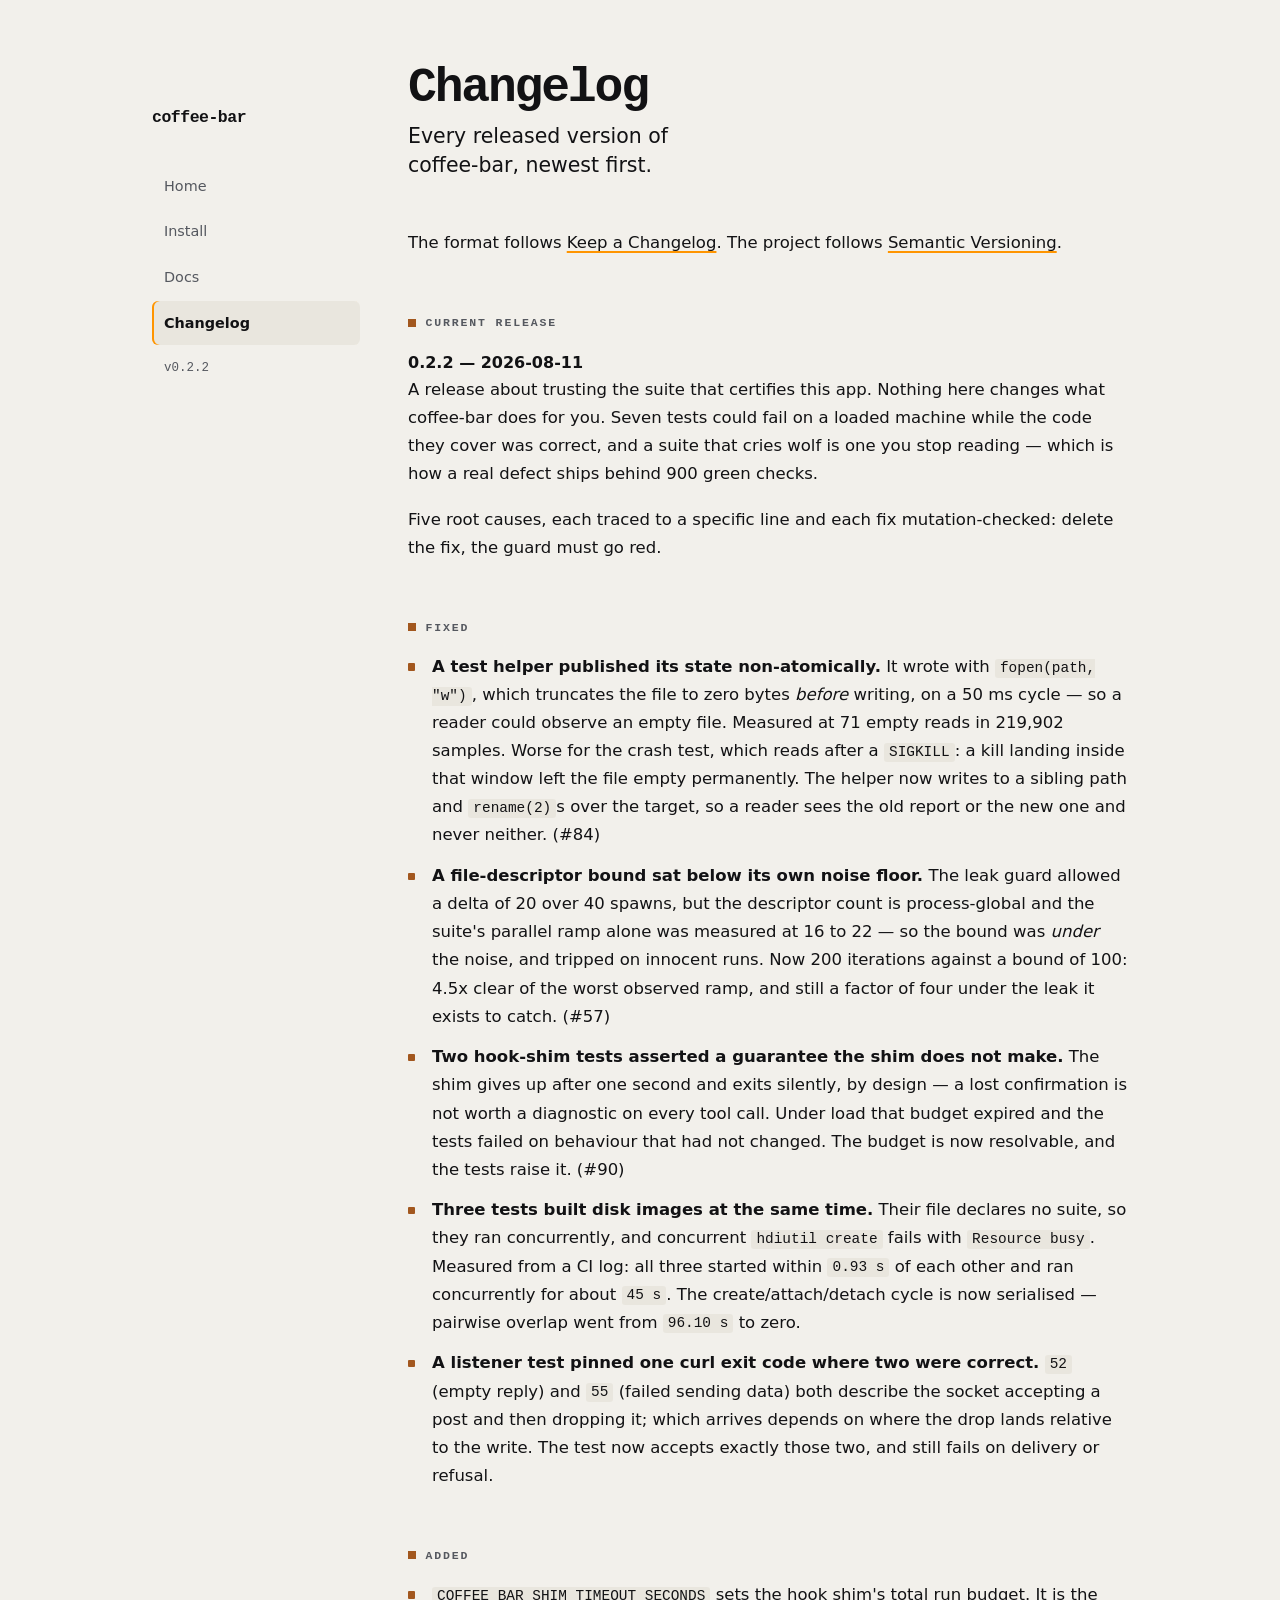
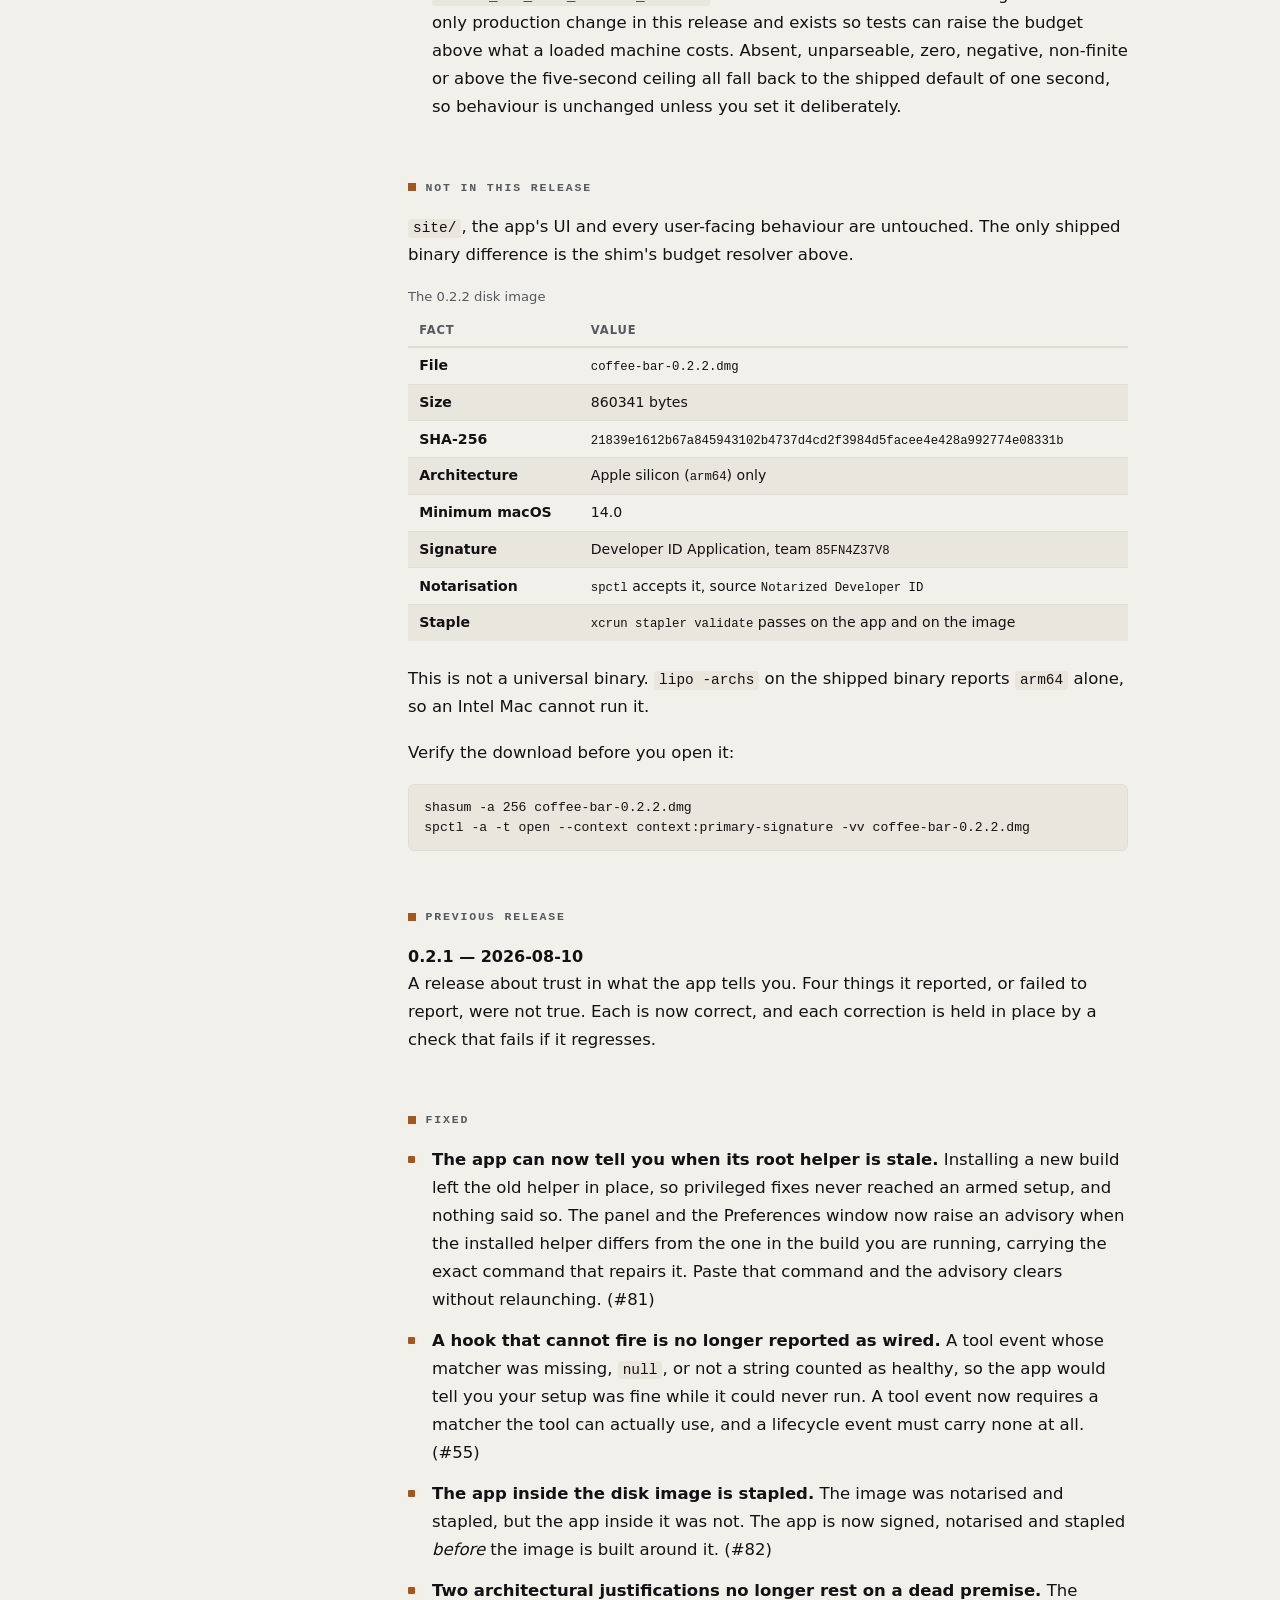
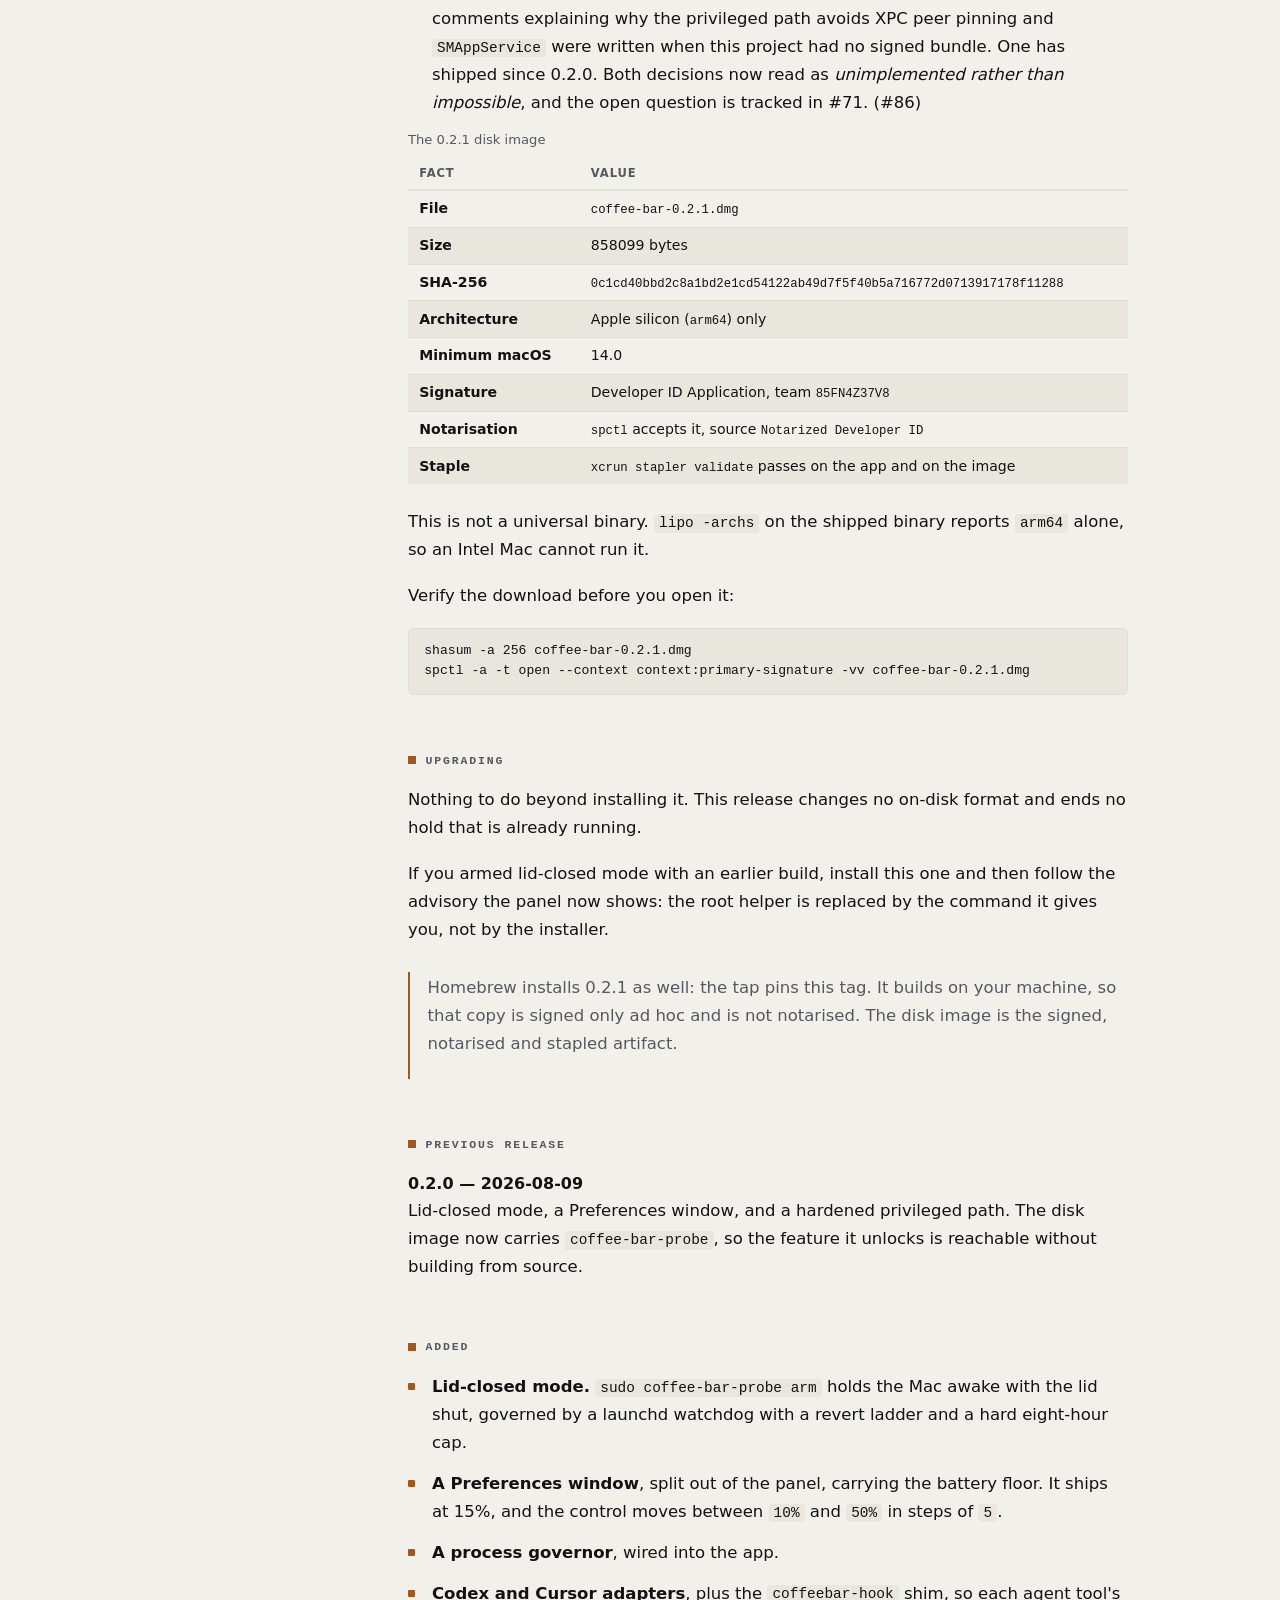
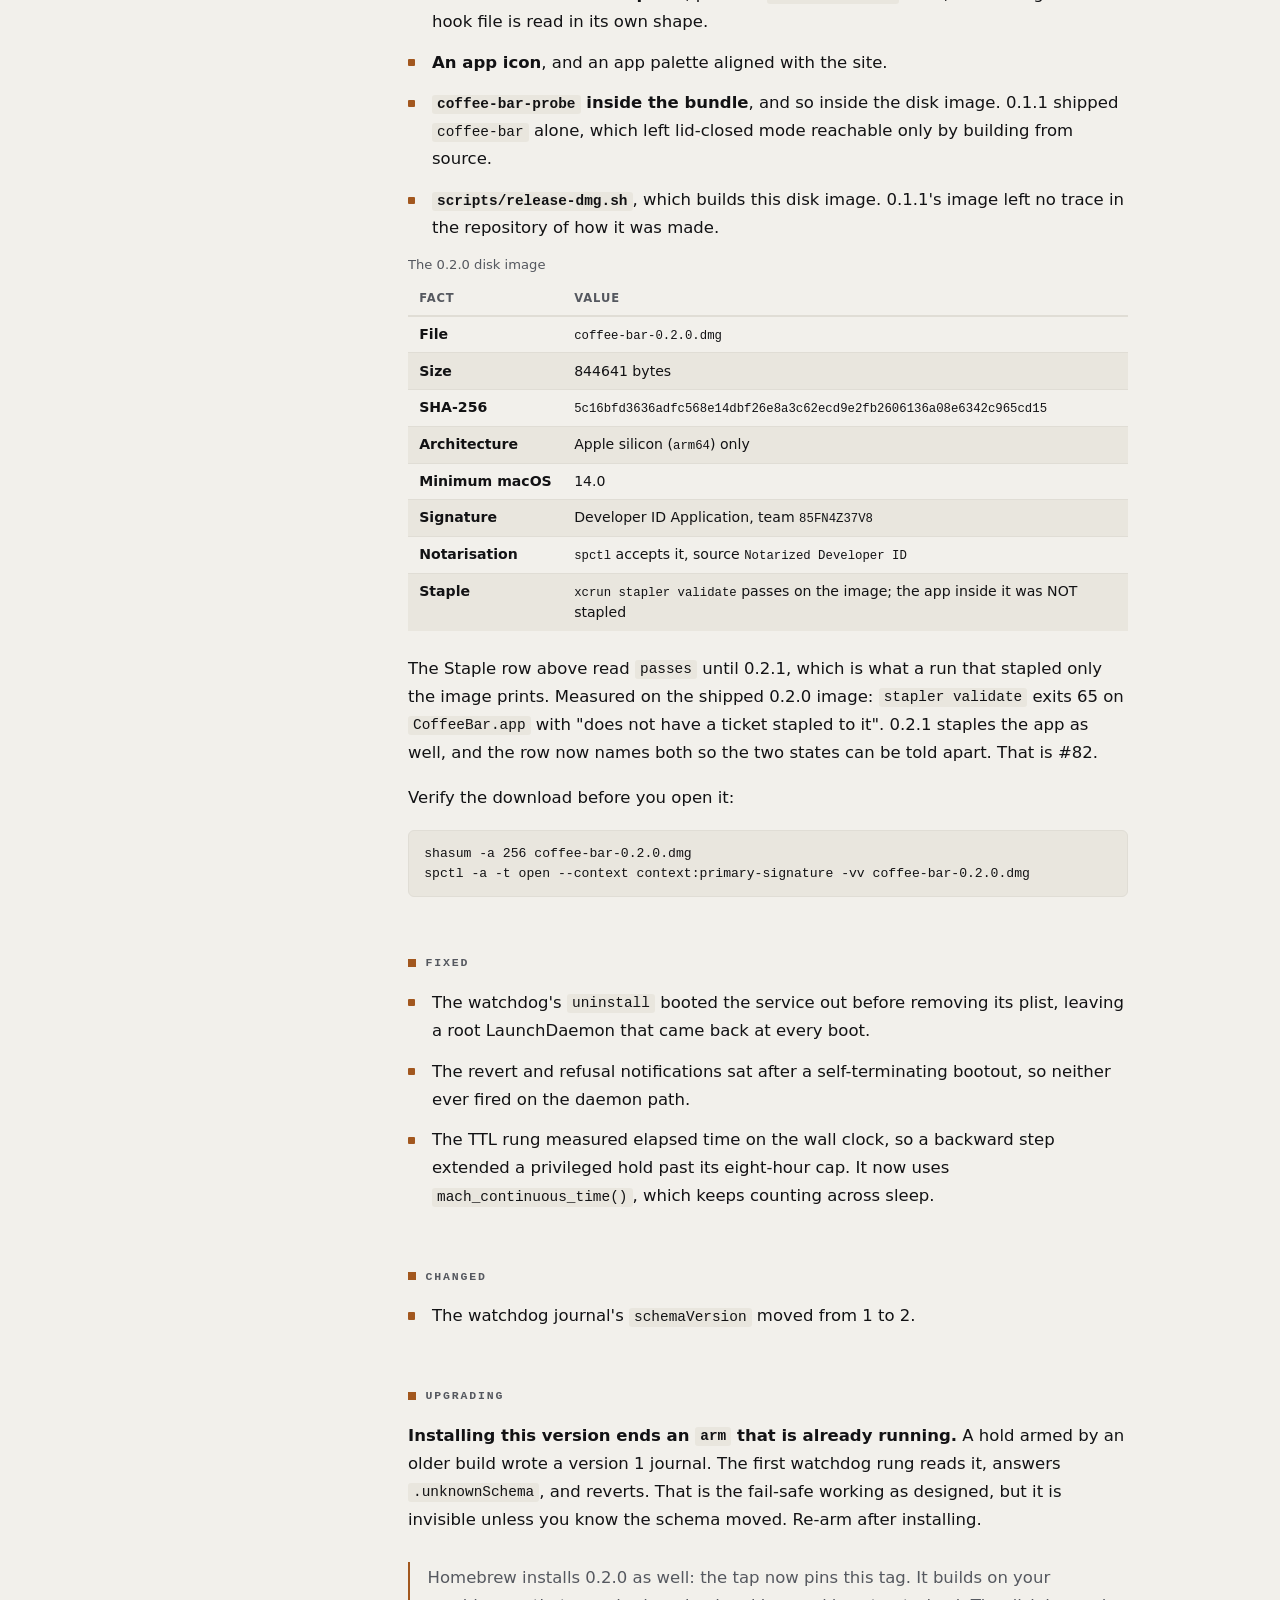
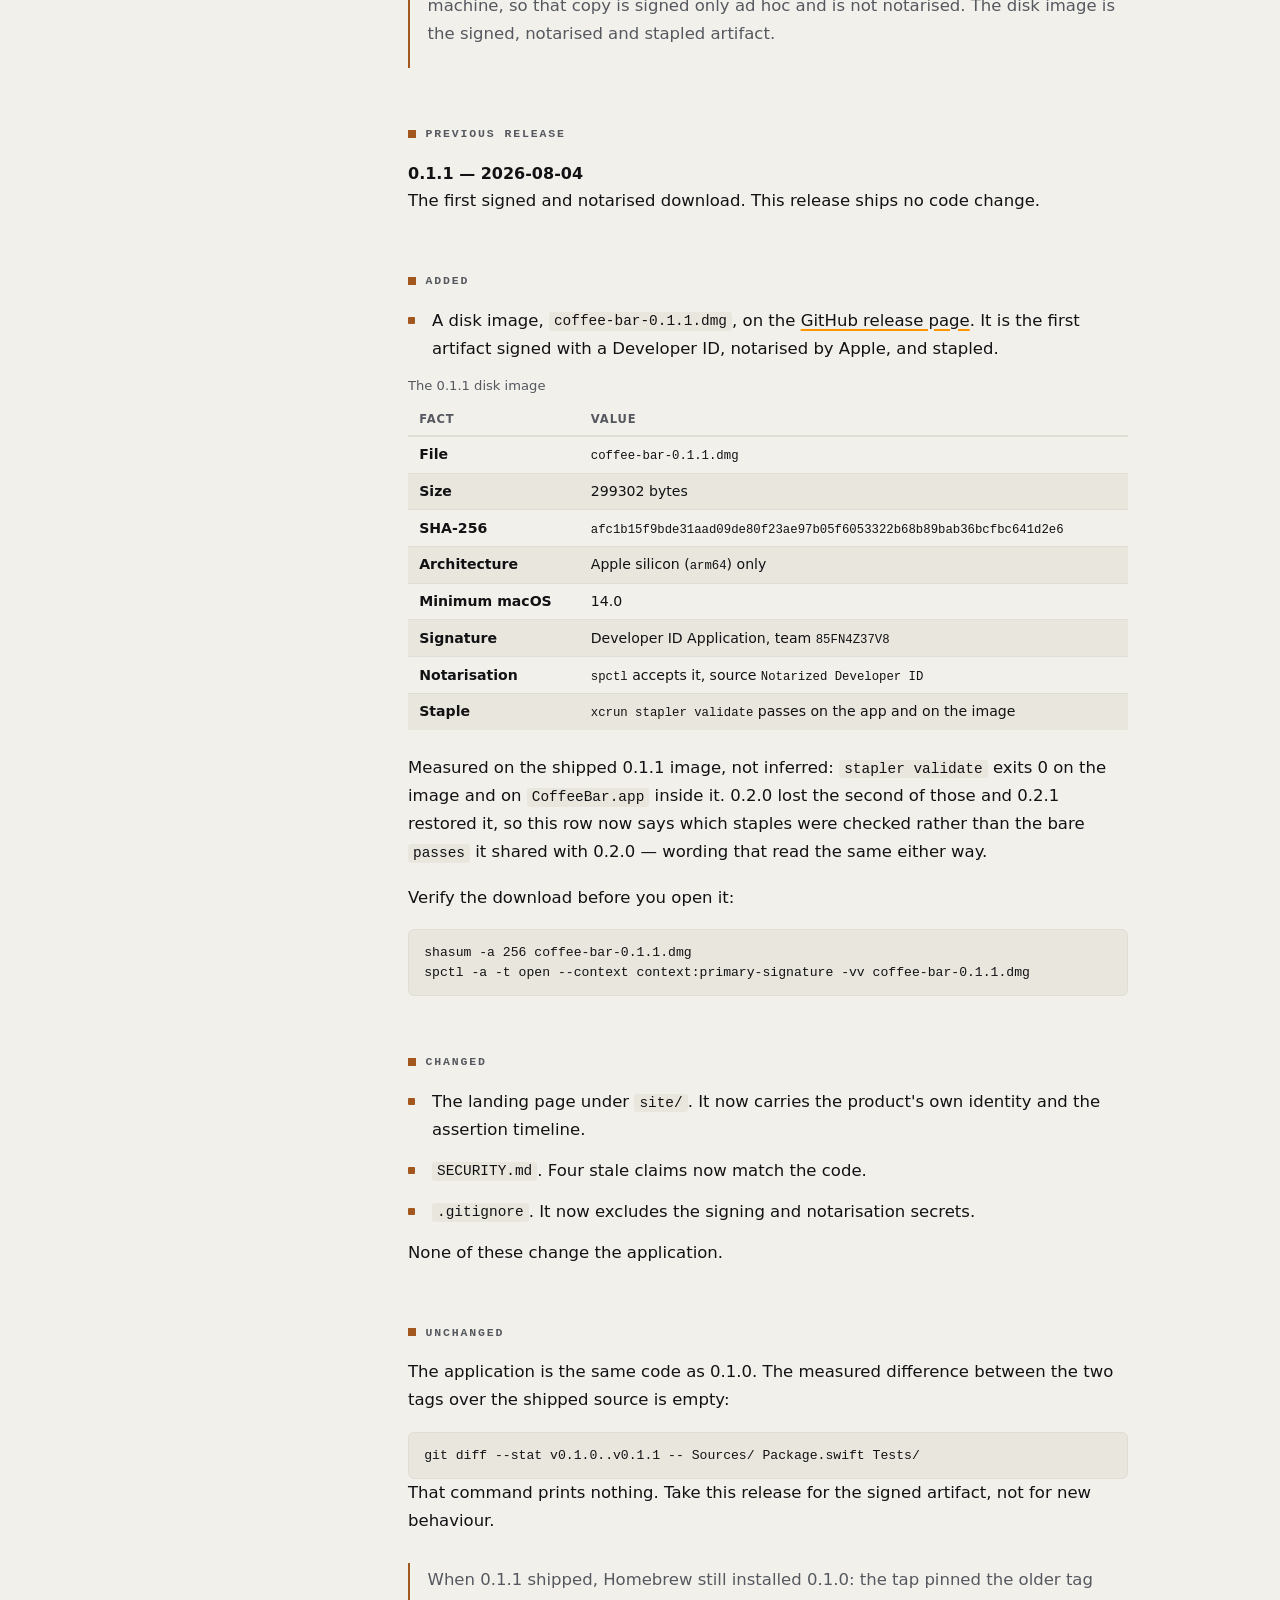
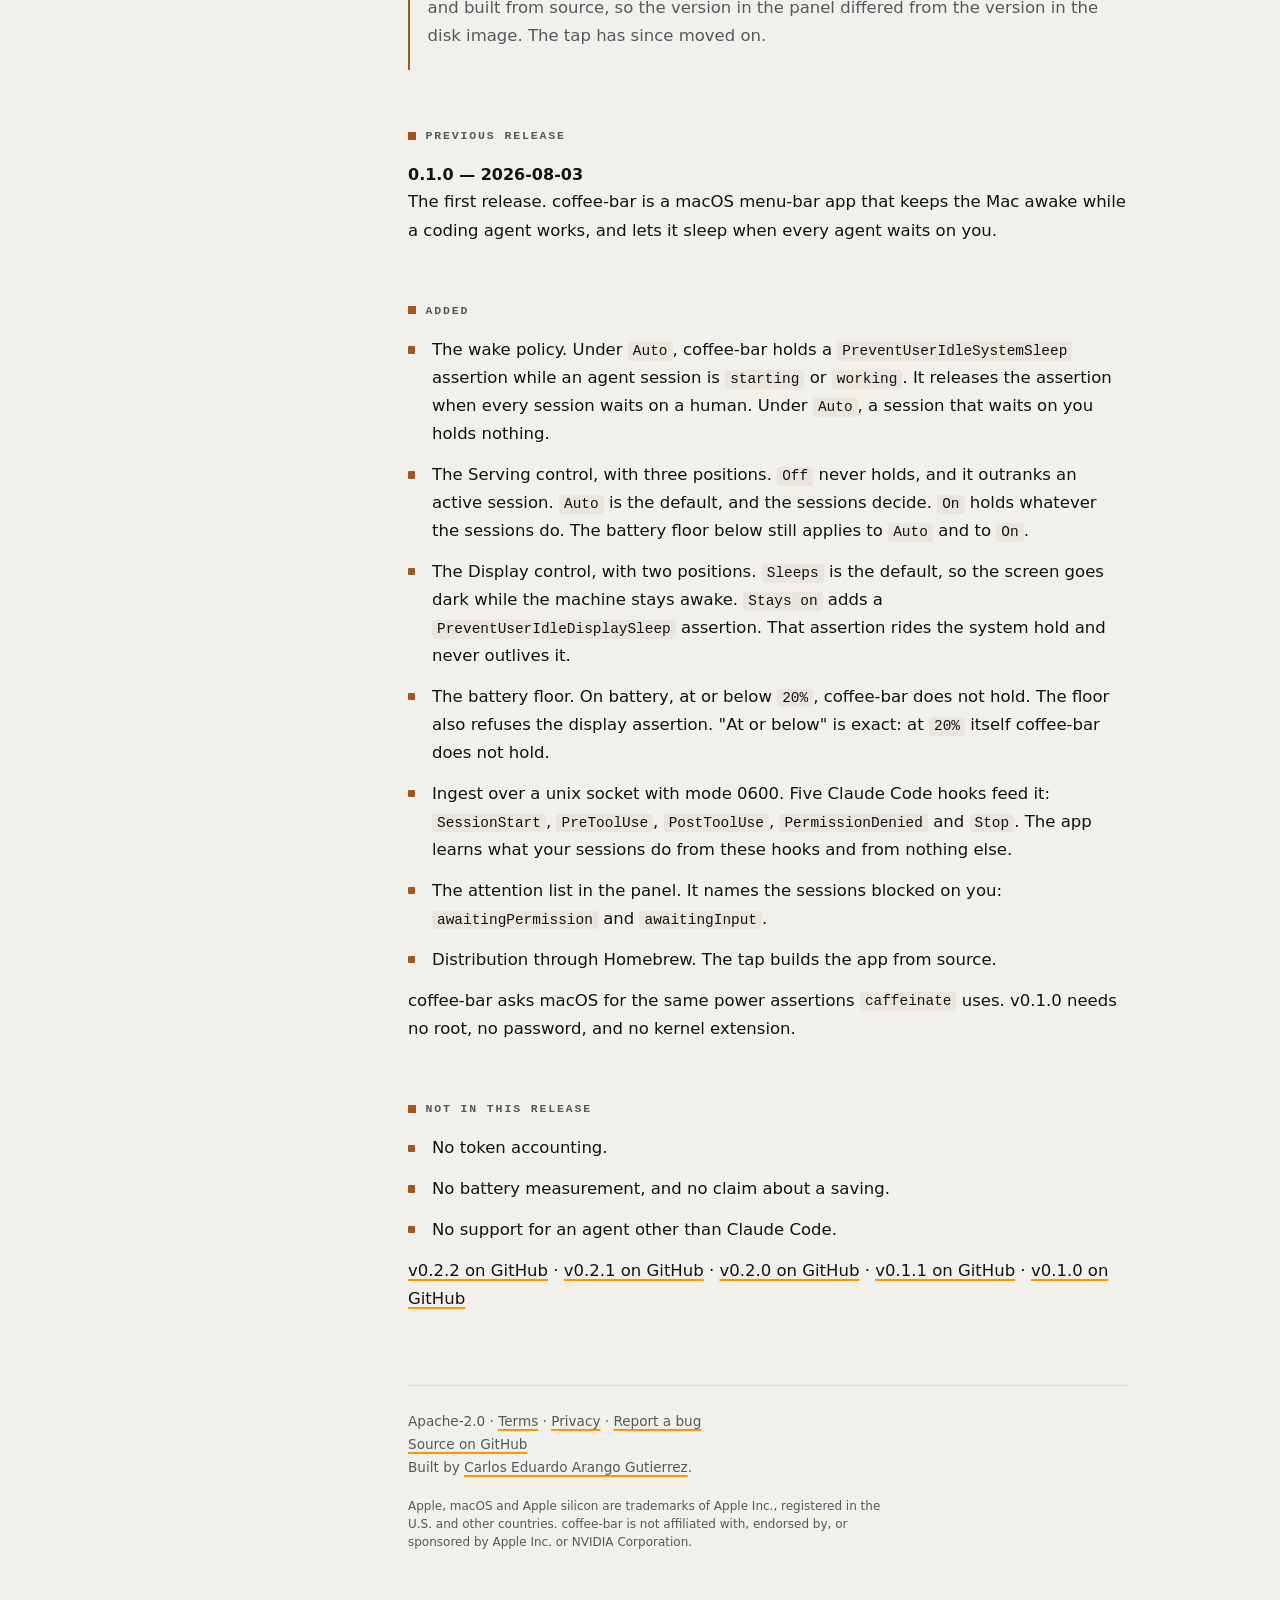
==== site/changelog.html @ 00635d92 "docs(release): v0.2.2 changelog, and the site facts that follow it The 0.2.2 entry lands in CHANGELO" ====
<!DOCTYPE html>
<!--
  Copyright 2026 Carlos Eduardo Arango Gutierrez
  SPDX-License-Identifier: Apache-2.0

  HONESTY CONSTRAINTS — binding. Carried forward from the single-page site and
  docs/ROADMAP.md. Read before editing a single claim on this page.

  1. No novelty claim in usage monitoring. CodexBar already occupies that space.
  2. Token accounting is M7 = v0.3. It does not exist. Do not imply it does.
  3. Do not advertise the "coffee-bar moved your control" panel disclosure as
     complete. The 2026-07-30 audit proved it is durable only when no agent is
     running, which is the opposite of when it matters.
  4. Every claim must be true of the SHIPPED build. If a claim stops being true,
     the claim is the thing to fix.
  5. The timeline is an ILLUSTRATION OF BEHAVIOUR, never a measurement. No
     battery percentage, duration or saving may appear until M6's measurement
     harness has produced one a user can reproduce.
  6. The binary is arm64 ONLY. Never write "Intel" or "universal".
  7. The DMG ships 0.2.2. The Homebrew tap still pins v0.2.1, so the two
     routes are one release apart until the formula is bumped. The DMG is the
     signed and notarised one; a Homebrew build is compiled locally and only
     ad-hoc signed.

  BRAND — assets/art/README.md is the source of truth.
  - TWO colours, two jobs. --state (#A2571E / #B8682A dark) is the liquid and
    means "held awake". --action (#FF9500 / #FF9F0A dark) is Apple systemOrange
    and means "interactive". Never swap their jobs. Never add a third.
  - Neither colour carries body text. Measured: --action on the light page
    background is 1.93:1 and genuinely fails; --state is 4.71 light and 4.57
    dark and would pass. Both stay out of body text anyway, so the rule is one
    line and not four exceptions. Ink ON --action is the safe inverse: 8.51
    light, 9.10 dark.
  - Menu-bar glyphs stay monochrome. Never ship a coloured variant.
  - The wordmark is always lowercase and always hyphenated. It is a command name.
  - No external requests: no web fonts, no analytics, no CDN.
  - Asset paths are RELATIVE. This is a project Pages site served from
    /coffee-bar/, so a leading slash resolves to the user root and 404s.
  - No Apple logo. Apple's guidelines forbid it for third-party promotion.
-->
<html lang="en">
<head>
<meta charset="utf-8">
<meta name="viewport" content="width=device-width, initial-scale=1">
<title>Changelog — coffee-bar</title>
<meta name="description" content="Every released version of coffee-bar, newest first. v0.2.2 closes five root causes behind a test suite that could fail on a loaded machine while the code it covers was correct.">
<link rel="canonical" href="https://arangogutierrez.github.io/coffee-bar/changelog.html">
<meta property="og:title" content="Changelog — coffee-bar">
<meta property="og:description" content="Every released version of coffee-bar, newest first. v0.2.2 closes five root causes behind a test suite that could fail on a loaded machine while the code it covers was correct.">
<meta property="og:type" content="website">
<meta property="og:url" content="https://arangogutierrez.github.io/coffee-bar/changelog.html">
<meta property="og:image" content="https://arangogutierrez.github.io/coffee-bar/social-preview-1280x640.png">
<meta name="twitter:card" content="summary_large_image">
<link rel="icon" href="favicon.svg" type="image/svg+xml">
<link rel="icon" href="favicon-32.png" sizes="32x32" type="image/png">
<link rel="icon" href="favicon-16.png" sizes="16x16" type="image/png">
<link rel="apple-touch-icon" href="apple-touch-icon-180.png">
<link rel="manifest" href="site.webmanifest">
<meta name="theme-color" content="#F2F0EB" media="(prefers-color-scheme: light)">
<meta name="theme-color" content="#101013" media="(prefers-color-scheme: dark)">
<link rel="stylesheet" href="assets/site.css">
</head>
<body>
<div class="shell">
<nav class="sidebar" aria-label="Site">
  <a class="sidebar-mark" href="index.html">coffee-bar</a>
  <ul>
    <li><a href="index.html">Home</a></li>
    <li><a href="install.html">Install</a></li>
    <li><a href="docs.html">Docs</a></li>
    <li><a href="changelog.html" aria-current="page">Changelog</a></li>
  </ul>
  <p class="sidebar-version"><a href="changelog.html">v0.2.2</a></p>
</nav>
<div class="wrap">
<!--
  THIS PAGE MIRRORS CHANGELOG.md. That file is the source of truth: an entry is
  written there first, then rendered here. Do not add an entry here alone, and
  do not reword a claim into something stronger than the Markdown states.

  Two constraints carried from the Markdown, both of which already caught an
  error:
    1. The binary is Apple silicon only. `lipo -archs` reports `arm64` alone.
       Name no other architecture here.
    2. 0.1.1 ships no code change. The diff over Sources/, Package.swift and
       Tests/ between the two tags is empty. Do not render it as a feature
       release.
-->

<h1>Changelog</h1>
<p class="tag">Every released version of coffee-bar, newest first.</p>

<p>The format follows <a href="https://keepachangelog.com/en/1.1.0/">Keep a Changelog</a>. The project follows <a href="https://semver.org/spec/v2.0.0.html">Semantic Versioning</a>.</p>

<section id="v0-2-2">
<p class="eyebrow">Current release</p>
<h2>0.2.2 — 2026-08-11</h2>

<p>A release about trusting the suite that certifies this app. Nothing here changes what coffee-bar does for you. Seven tests could fail on a loaded machine while the code they cover was correct, and a suite that cries wolf is one you stop reading — which is how a real defect ships behind 900 green checks.</p>

<p>Five root causes, each traced to a specific line and each fix mutation-checked: delete the fix, the guard must go red.</p>

<h3 class="eyebrow">Fixed</h3>

<!-- The three timings in the third item below are wrapped in <code> ON PURPOSE.
     They are readings taken from one past CI log, not product constants, and
     `everyDurationStatedIsARealProductConstant` reads every duration in prose
     and asserts it is a `StalePolicy` value. Unwrapping them turns the suite red
     against sentences that are true. Same reasoning as the wrapped percentages
     in the 0.1.0 section below. -->
<ul class="does">
  <li><strong>A test helper published its state non-atomically.</strong> It wrote with <code>fopen(path, "w")</code>, which truncates the file to zero bytes <em>before</em> writing, on a 50 ms cycle — so a reader could observe an empty file. Measured at 71 empty reads in 219,902 samples. Worse for the crash test, which reads after a <code>SIGKILL</code>: a kill landing inside that window left the file empty permanently. The helper now writes to a sibling path and <code>rename(2)</code>s over the target, so a reader sees the old report or the new one and never neither. (#84)</li>
  <li><strong>A file-descriptor bound sat below its own noise floor.</strong> The leak guard allowed a delta of 20 over 40 spawns, but the descriptor count is process-global and the suite's parallel ramp alone was measured at 16 to 22 — so the bound was <em>under</em> the noise, and tripped on innocent runs. Now 200 iterations against a bound of 100: 4.5x clear of the worst observed ramp, and still a factor of four under the leak it exists to catch. (#57)</li>
  <li><strong>Two hook-shim tests asserted a guarantee the shim does not make.</strong> The shim gives up after one second and exits silently, by design — a lost confirmation is not worth a diagnostic on every tool call. Under load that budget expired and the tests failed on behaviour that had not changed. The budget is now resolvable, and the tests raise it. (#90)</li>
  <li><strong>Three tests built disk images at the same time.</strong> Their file declares no suite, so they ran concurrently, and concurrent <code>hdiutil create</code> fails with <code>Resource busy</code>. Measured from a CI log: all three started within <code>0.93 s</code> of each other and ran concurrently for about <code>45 s</code>. The create/attach/detach cycle is now serialised — pairwise overlap went from <code>96.10 s</code> to zero.</li>
  <li><strong>A listener test pinned one curl exit code where two were correct.</strong> <code>52</code> (empty reply) and <code>55</code> (failed sending data) both describe the socket accepting a post and then dropping it; which arrives depends on where the drop lands relative to the write. The test now accepts exactly those two, and still fails on delivery or refusal.</li>
</ul>

<h3 class="eyebrow">Added</h3>

<ul class="does">
  <li><code>COFFEE_BAR_SHIM_TIMEOUT_SECONDS</code> sets the hook shim's total run budget. It is the only production change in this release and exists so tests can raise the budget above what a loaded machine costs. Absent, unparseable, zero, negative, non-finite or above the five-second ceiling all fall back to the shipped default of one second, so behaviour is unchanged unless you set it deliberately.</li>
</ul>

<h3 class="eyebrow">Not in this release</h3>

<p><code>site/</code>, the app's UI and every user-facing behaviour are untouched. The only shipped binary difference is the shim's budget resolver above.</p>

<div class="table-wrap">
<table>
  <caption>The 0.2.2 disk image</caption>
  <thead>
    <tr><th scope="col">Fact</th><th scope="col">Value</th></tr>
  </thead>
  <tbody>
    <tr><th scope="row">File</th><td><code>coffee-bar-0.2.2.dmg</code></td></tr>
    <tr><th scope="row">Size</th><td>860341 bytes</td></tr>
    <tr><th scope="row">SHA-256</th><td><code>21839e1612b67a845943102b4737d4cd2f3984d5facee4e428a992774e08331b</code></td></tr>
    <tr><th scope="row">Architecture</th><td>Apple silicon (<code>arm64</code>) only</td></tr>
    <tr><th scope="row">Minimum macOS</th><td>14.0</td></tr>
    <tr><th scope="row">Signature</th><td>Developer ID Application, team <code>85FN4Z37V8</code></td></tr>
    <tr><th scope="row">Notarisation</th><td><code>spctl</code> accepts it, source <code>Notarized Developer ID</code></td></tr>
    <tr><th scope="row">Staple</th><td><code>xcrun stapler validate</code> passes on the app and on the image</td></tr>
  </tbody>
</table>
</div>

<p>This is not a universal binary. <code>lipo -archs</code> on the shipped binary reports <code>arm64</code> alone, so an Intel Mac cannot run it.</p>

<p>Verify the download before you open it:</p>

<pre>shasum -a 256 coffee-bar-0.2.2.dmg
spctl -a -t open --context context:primary-signature -vv coffee-bar-0.2.2.dmg</pre>

</section>

<section id="v0-2-1">
<p class="eyebrow">Previous release</p>
<h2>0.2.1 — 2026-08-10</h2>

<p>A release about trust in what the app tells you. Four things it reported, or failed to report, were not true. Each is now correct, and each correction is held in place by a check that fails if it regresses.</p>

<h3 class="eyebrow">Fixed</h3>

<ul class="does">
  <li><strong>The app can now tell you when its root helper is stale.</strong> Installing a new build left the old helper in place, so privileged fixes never reached an armed setup, and nothing said so. The panel and the Preferences window now raise an advisory when the installed helper differs from the one in the build you are running, carrying the exact command that repairs it. Paste that command and the advisory clears without relaunching. (#81)</li>
  <li><strong>A hook that cannot fire is no longer reported as wired.</strong> A tool event whose matcher was missing, <code>null</code>, or not a string counted as healthy, so the app would tell you your setup was fine while it could never run. A tool event now requires a matcher the tool can actually use, and a lifecycle event must carry none at all. (#55)</li>
  <li><strong>The app inside the disk image is stapled.</strong> The image was notarised and stapled, but the app inside it was not. The app is now signed, notarised and stapled <em>before</em> the image is built around it. (#82)</li>
  <li><strong>Two architectural justifications no longer rest on a dead premise.</strong> The comments explaining why the privileged path avoids XPC peer pinning and <code>SMAppService</code> were written when this project had no signed bundle. One has shipped since 0.2.0. Both decisions now read as <em>unimplemented rather than impossible</em>, and the open question is tracked in #71. (#86)</li>
</ul>

<div class="table-wrap">
<table>
  <caption>The 0.2.1 disk image</caption>
  <thead>
    <tr><th scope="col">Fact</th><th scope="col">Value</th></tr>
  </thead>
  <tbody>
    <tr><th scope="row">File</th><td><code>coffee-bar-0.2.1.dmg</code></td></tr>
    <tr><th scope="row">Size</th><td>858099 bytes</td></tr>
    <tr><th scope="row">SHA-256</th><td><code>0c1cd40bbd2c8a1bd2e1cd54122ab49d7f5f40b5a716772d0713917178f11288</code></td></tr>
    <tr><th scope="row">Architecture</th><td>Apple silicon (<code>arm64</code>) only</td></tr>
    <tr><th scope="row">Minimum macOS</th><td>14.0</td></tr>
    <tr><th scope="row">Signature</th><td>Developer ID Application, team <code>85FN4Z37V8</code></td></tr>
    <tr><th scope="row">Notarisation</th><td><code>spctl</code> accepts it, source <code>Notarized Developer ID</code></td></tr>
    <tr><th scope="row">Staple</th><td><code>xcrun stapler validate</code> passes on the app and on the image</td></tr>
  </tbody>
</table>
</div>

<p>This is not a universal binary. <code>lipo -archs</code> on the shipped binary reports <code>arm64</code> alone, so an Intel Mac cannot run it.</p>

<p>Verify the download before you open it:</p>

<pre>shasum -a 256 coffee-bar-0.2.1.dmg
spctl -a -t open --context context:primary-signature -vv coffee-bar-0.2.1.dmg</pre>

<h3 class="eyebrow">Upgrading</h3>

<p>Nothing to do beyond installing it. This release changes no on-disk format and ends no hold that is already running.</p>

<p>If you armed lid-closed mode with an earlier build, install this one and then follow the advisory the panel now shows: the root helper is replaced by the command it gives you, not by the installer.</p>

<div class="note">
<p>Homebrew installs 0.2.1 as well: the tap pins this tag. It builds on your machine, so that copy is signed only ad hoc and is not notarised. The disk image is the signed, notarised and stapled artifact.</p>
</div>

</section>

<section id="v0-2-0">
<p class="eyebrow">Previous release</p>
<h2>0.2.0 — 2026-08-09</h2>

<p>Lid-closed mode, a Preferences window, and a hardened privileged path. The disk image now carries <code>coffee-bar-probe</code>, so the feature it unlocks is reachable without building from source.</p>

<h3 class="eyebrow">Added</h3>

<ul class="does">
  <li><strong>Lid-closed mode.</strong> <code>sudo coffee-bar-probe arm</code> holds the Mac awake with the lid shut, governed by a launchd watchdog with a revert ladder and a hard eight-hour cap.</li>
  <li><strong>A Preferences window</strong>, split out of the panel, carrying the battery floor. It ships at 15%, and the control moves between <code>10%</code> and <code>50%</code> in steps of <code>5</code>.</li>
  <li><strong>A process governor</strong>, wired into the app.</li>
  <li><strong>Codex and Cursor adapters</strong>, plus the <code>coffeebar-hook</code> shim, so each agent tool's hook file is read in its own shape.</li>
  <li><strong>An app icon</strong>, and an app palette aligned with the site.</li>
  <li><strong><code>coffee-bar-probe</code> inside the bundle</strong>, and so inside the disk image. 0.1.1 shipped <code>coffee-bar</code> alone, which left lid-closed mode reachable only by building from source.</li>
  <li><strong><code>scripts/release-dmg.sh</code></strong>, which builds this disk image. 0.1.1's image left no trace in the repository of how it was made.</li>
</ul>

<div class="table-wrap">
<table>
  <caption>The 0.2.0 disk image</caption>
  <thead>
    <tr><th scope="col">Fact</th><th scope="col">Value</th></tr>
  </thead>
  <tbody>
    <tr><th scope="row">File</th><td><code>coffee-bar-0.2.0.dmg</code></td></tr>
    <tr><th scope="row">Size</th><td>844641 bytes</td></tr>
    <tr><th scope="row">SHA-256</th><td><code>5c16bfd3636adfc568e14dbf26e8a3c62ecd9e2fb2606136a08e6342c965cd15</code></td></tr>
    <tr><th scope="row">Architecture</th><td>Apple silicon (<code>arm64</code>) only</td></tr>
    <tr><th scope="row">Minimum macOS</th><td>14.0</td></tr>
    <tr><th scope="row">Signature</th><td>Developer ID Application, team <code>85FN4Z37V8</code></td></tr>
    <tr><th scope="row">Notarisation</th><td><code>spctl</code> accepts it, source <code>Notarized Developer ID</code></td></tr>
    <tr><th scope="row">Staple</th><td><code>xcrun stapler validate</code> passes on the image; the app inside it was NOT stapled</td></tr>
  </tbody>
</table>
</div>

<p>The Staple row above read <code>passes</code> until 0.2.1, which is what a run that stapled only the image prints. Measured on the shipped 0.2.0 image: <code>stapler validate</code> exits 65 on <code>CoffeeBar.app</code> with "does not have a ticket stapled to it". 0.2.1 staples the app as well, and the row now names both so the two states can be told apart. That is #82.</p>

<p>Verify the download before you open it:</p>

<pre>shasum -a 256 coffee-bar-0.2.0.dmg
spctl -a -t open --context context:primary-signature -vv coffee-bar-0.2.0.dmg</pre>

<h3 class="eyebrow">Fixed</h3>

<ul class="does">
  <li>The watchdog's <code>uninstall</code> booted the service out before removing its plist, leaving a root LaunchDaemon that came back at every boot.</li>
  <li>The revert and refusal notifications sat after a self-terminating bootout, so neither ever fired on the daemon path.</li>
  <li>The TTL rung measured elapsed time on the wall clock, so a backward step extended a privileged hold past its eight-hour cap. It now uses <code>mach_continuous_time()</code>, which keeps counting across sleep.</li>
</ul>

<h3 class="eyebrow">Changed</h3>

<ul class="does">
  <li>The watchdog journal's <code>schemaVersion</code> moved from 1 to 2.</li>
</ul>

<h3 class="eyebrow">Upgrading</h3>

<p><strong>Installing this version ends an <code>arm</code> that is already running.</strong> A hold armed by an older build wrote a version 1 journal. The first watchdog rung reads it, answers <code>.unknownSchema</code>, and reverts. That is the fail-safe working as designed, but it is invisible unless you know the schema moved. Re-arm after installing.</p>

<div class="note">
<p>Homebrew installs 0.2.0 as well: the tap now pins this tag. It builds on your machine, so that copy is signed only ad hoc and is not notarised. The disk image is the signed, notarised and stapled artifact.</p>
</div>

</section>

<section id="v0-1-1">
<p class="eyebrow">Previous release</p>
<h2>0.1.1 — 2026-08-04</h2>

<p>The first signed and notarised download. This release ships no code change.</p>

<h3 class="eyebrow">Added</h3>

<ul class="does">
  <li>A disk image, <code>coffee-bar-0.1.1.dmg</code>, on the <a href="https://github.com/ArangoGutierrez/coffee-bar/releases/tag/v0.1.1">GitHub release page</a>. It is the first artifact signed with a Developer ID, notarised by Apple, and stapled.</li>
</ul>

<div class="table-wrap">
<table>
  <caption>The 0.1.1 disk image</caption>
  <thead>
    <tr><th scope="col">Fact</th><th scope="col">Value</th></tr>
  </thead>
  <tbody>
    <tr><th scope="row">File</th><td><code>coffee-bar-0.1.1.dmg</code></td></tr>
    <tr><th scope="row">Size</th><td>299302 bytes</td></tr>
    <tr><th scope="row">SHA-256</th><td><code>afc1b15f9bde31aad09de80f23ae97b05f6053322b68b89bab36bcfbc641d2e6</code></td></tr>
    <tr><th scope="row">Architecture</th><td>Apple silicon (<code>arm64</code>) only</td></tr>
    <tr><th scope="row">Minimum macOS</th><td>14.0</td></tr>
    <tr><th scope="row">Signature</th><td>Developer ID Application, team <code>85FN4Z37V8</code></td></tr>
    <tr><th scope="row">Notarisation</th><td><code>spctl</code> accepts it, source <code>Notarized Developer ID</code></td></tr>
    <tr><th scope="row">Staple</th><td><code>xcrun stapler validate</code> passes on the app and on the image</td></tr>
  </tbody>
</table>
</div>

<p>Measured on the shipped 0.1.1 image, not inferred: <code>stapler validate</code> exits 0 on the image and on <code>CoffeeBar.app</code> inside it. 0.2.0 lost the second of those and 0.2.1 restored it, so this row now says which staples were checked rather than the bare <code>passes</code> it shared with 0.2.0 — wording that read the same either way.</p>

<p>Verify the download before you open it:</p>

<pre>shasum -a 256 coffee-bar-0.1.1.dmg
spctl -a -t open --context context:primary-signature -vv coffee-bar-0.1.1.dmg</pre>

<h3 class="eyebrow">Changed</h3>

<ul class="does">
  <li>The landing page under <code>site/</code>. It now carries the product's own identity and the assertion timeline.</li>
  <li><code>SECURITY.md</code>. Four stale claims now match the code.</li>
  <li><code>.gitignore</code>. It now excludes the signing and notarisation secrets.</li>
</ul>

<p>None of these change the application.</p>

<h3 class="eyebrow">Unchanged</h3>

<p>The application is the same code as 0.1.0. The measured difference between the two tags over the shipped source is empty:</p>

<pre>git diff --stat v0.1.0..v0.1.1 -- Sources/ Package.swift Tests/</pre>

<p>That command prints nothing. Take this release for the signed artifact, not for new behaviour.</p>

<div class="note">
<p>When 0.1.1 shipped, Homebrew still installed 0.1.0: the tap pinned the older tag and built from source, so the version in the panel differed from the version in the disk image. The tap has since moved on.</p>
</div>

</section>

<section id="v0-1-0">
<p class="eyebrow">Previous release</p>
<h2>0.1.0 — 2026-08-03</h2>

<p>The first release. coffee-bar is a macOS menu-bar app that keeps the Mac awake while a coding agent works, and lets it sleep when every agent waits on you.</p>

<h3 class="eyebrow">Added</h3>

<ul class="does">
  <li>The wake policy. Under <code>Auto</code>, coffee-bar holds a <code>PreventUserIdleSystemSleep</code> assertion while an agent session is <code>starting</code> or <code>working</code>. It releases the assertion when every session waits on a human. Under <code>Auto</code>, a session that waits on you holds nothing.</li>
  <li>The Serving control, with three positions. <code>Off</code> never holds, and it outranks an active session. <code>Auto</code> is the default, and the sessions decide. <code>On</code> holds whatever the sessions do. The battery floor below still applies to <code>Auto</code> and to <code>On</code>.</li>
  <li>The Display control, with two positions. <code>Sleeps</code> is the default, so the screen goes dark while the machine stays awake. <code>Stays on</code> adds a <code>PreventUserIdleDisplaySleep</code> assertion. That assertion rides the system hold and never outlives it.</li>
  <!-- The two percentages below are the floor 0.1.0 shipped, in <code> ON
       PURPOSE. They record a past release rather than claiming the current
       default, and the default has since moved.
       `theBatteryFloorStatedIsTheRealDefault` reads every percentage in prose
       and asserts it is the floor in force today, so unwrapping these turns
       the suite red against a sentence that is true. -->
  <li>The battery floor. On battery, at or below <code>20%</code>, coffee-bar does not hold. The floor also refuses the display assertion. "At or below" is exact: at <code>20%</code> itself coffee-bar does not hold.</li>
  <li>Ingest over a unix socket with mode 0600. Five Claude Code hooks feed it: <code>SessionStart</code>, <code>PreToolUse</code>, <code>PostToolUse</code>, <code>PermissionDenied</code> and <code>Stop</code>. The app learns what your sessions do from these hooks and from nothing else.</li>
  <li>The attention list in the panel. It names the sessions blocked on you: <code>awaitingPermission</code> and <code>awaitingInput</code>.</li>
  <li>Distribution through Homebrew. The tap builds the app from source.</li>
</ul>

<p>coffee-bar asks macOS for the same power assertions <code>caffeinate</code> uses. v0.1.0 needs no root, no password, and no kernel extension.</p>

<h3 class="eyebrow">Not in this release</h3>

<ul class="does">
  <li>No token accounting.</li>
  <li>No battery measurement, and no claim about a saving.</li>
  <li>No support for an agent other than Claude Code.</li>
</ul>

</section>

<p><a href="https://github.com/ArangoGutierrez/coffee-bar/releases/tag/v0.2.2">v0.2.2 on GitHub</a> · <a href="https://github.com/ArangoGutierrez/coffee-bar/releases/tag/v0.2.1">v0.2.1 on GitHub</a> · <a href="https://github.com/ArangoGutierrez/coffee-bar/releases/tag/v0.2.0">v0.2.0 on GitHub</a> · <a href="https://github.com/ArangoGutierrez/coffee-bar/releases/tag/v0.1.1">v0.1.1 on GitHub</a> · <a href="https://github.com/ArangoGutierrez/coffee-bar/releases/tag/v0.1.0">v0.1.0 on GitHub</a></p>

<footer>
<p>Apache-2.0 · <a href="terms.html">Terms</a> · <a href="privacy.html">Privacy</a> · <a href="https://github.com/ArangoGutierrez/coffee-bar/issues/new">Report a bug</a><br>
<a href="https://github.com/ArangoGutierrez/coffee-bar">Source on GitHub</a><br>
Built by <a href="https://github.com/ArangoGutierrez">Carlos Eduardo Arango Gutierrez</a>.</p>
<p class="tm">Apple, macOS and Apple silicon are trademarks of Apple Inc., registered in the U.S. and other countries. coffee-bar is not affiliated with, endorsed by, or sponsored by Apple Inc. or NVIDIA Corporation.</p>
</footer>

</div><!-- /.wrap -->
</div><!-- /.shell -->
</body>
</html>
---- site/assets/site.css ----
/*
  Copyright 2026 Carlos Eduardo Arango Gutierrez
  SPDX-License-Identifier: Apache-2.0

  The shared stylesheet for the coffee-bar site. Extracted from the inline
  <style> block of site/index.html and recoloured per the 2026-08-04 design,
  section 3.2. This was a move plus a recolour, not a rewrite.

  TWO COLOURS, TWO JOBS. Never mix them.

    --state   the liquid in the icon, held segments on the timeline, the
              .eyebrow square, list bullets. It means "held awake".
    --action  button backgrounds, link underlines and hover, :focus-visible
              outlines, the sidebar's current-page marker. It means
              "you can operate this".

  The old --liquid token is now --state. The name changed because the colour
  now means "held", and a second colour now means "interactive".

  NEITHER COLOUR CARRIES BODY TEXT. That is a DESIGN RULE, not a measurement.
  Only one of the four combinations actually fails 4.5:1:

      --action #FF9500 on light #F2F0EB   1.93   fails
      --action #FF9F0A on dark  #101013   9.24   passes
      --state  #A2571E on light #F2F0EB   4.71   passes
      --state  #B8682A on dark  #101013   4.57   passes

  Holding both out of body text in both appearances keeps this one rule
  instead of four exceptions. A filled button is the safe inverse: ink on
  --action measures 8.51 in light and 9.10 in dark.

  Sidebar markup contract — plain links, no JavaScript:

    <div class="shell">
      <nav class="sidebar" aria-label="Site">
        <a class="sidebar-mark" href="index.html">coffee-bar</a>
        <ul>
          <li><a href="index.html" aria-current="page">Home</a></li>
          <li><a href="install.html">Install</a></li>
          <li><a href="docs.html">Docs</a></li>
          <li><a href="changelog.html">Changelog</a></li>
        </ul>
        <p class="sidebar-version"><a href="changelog.html">v0.1.1</a></p>
      </nav>
      <div class="wrap"><!-- page content --></div>
    </div>

  .wrap still renders correctly on its own, so a page that carries no sidebar
  is unaffected.
*/

:root {
  color-scheme: light dark;
  --state:  #A2571E;  /* the liquid; held awake */
  --action: #FF9500;  /* Apple systemOrange; buttons, links, focus */
  --rest:   #6B7683;  /* released; free to sleep */
  --ink:    #121214;
  --paper:  #F2F0EB;
  --fg:     var(--ink);
  --bg:     var(--paper);
  --dim:    #55585F;
  --line:   #E0DDD5;
  --panel:  #E9E6DE;
}
@media (prefers-color-scheme: dark) {
  :root {
    --state:  #B8682A;
    --action: #FF9F0A;
    --fg:     #F2F1EE;
    --bg:     #101013;
    --dim:    #9AA0A8;
    --line:   #24242A;
    --panel:  #191920;
  }
}

*, *::before, *::after { box-sizing: border-box; }

body {
  margin: 0; background: var(--bg); color: var(--fg);
  font: 16.5px/1.7 -apple-system, BlinkMacSystemFont, "Segoe UI", system-ui, sans-serif;
  -webkit-font-smoothing: antialiased;
}
.wrap { max-width: 46rem; margin: 0 auto; padding: 4rem 1.5rem 6rem; }

.mono, h1, .eyebrow, code, pre, .track-label, .phase, .state-name {
  font-family: ui-monospace, SFMono-Regular, "SF Mono", Menlo, monospace;
}

/* ── Focus: visible on every interactive element ───────────────────────── */
:focus-visible {
  outline: 2px solid var(--action); outline-offset: 3px; border-radius: 2px;
}

/* ── Shell: sidebar plus content ───────────────────────────────────────── */
/* Below 48rem the sidebar is a horizontal row above the content. This is the
   default, so a narrow viewport needs no query. */
.shell { max-width: 64rem; margin: 0 auto; }
.shell > .wrap { margin: 0; max-width: 46rem; }

.sidebar { padding: 2rem 1.5rem 0; }
.sidebar-mark {
  display: inline-flex; align-items: center; min-height: 44px;
  font-family: ui-monospace, SFMono-Regular, "SF Mono", Menlo, monospace;
  font-weight: 700; letter-spacing: -.03em; text-decoration: none;
  color: var(--fg);
}
.sidebar ul {
  list-style: none; margin: 0; padding: 0;
  display: flex; flex-wrap: wrap; gap: .15rem .35rem;
}
/* Scoped to the nav list, so neither .sidebar-mark nor .sidebar-version picks
   up the 44px page-link treatment. */
.sidebar ul a {
  display: flex; align-items: center; min-height: 44px; padding: 0 .75rem;
  border-radius: 6px; text-decoration: none; color: var(--dim);
  font-size: .9rem;
}
.sidebar ul a:hover { color: var(--fg); background: var(--panel); }
.sidebar a[aria-current="page"] {
  color: var(--fg); font-weight: 650;
  box-shadow: inset 0 -2px 0 var(--action);
}

/* The version badge, last child of nav.sidebar. The version string lives in
   the HTML and never here. It stays in normal flow, so it rides the sticky
   sidebar at >=48rem instead of fighting it. */
.sidebar-version {
  margin: .9rem 0 0; padding: 0 .75rem;
  font-family: ui-monospace, SFMono-Regular, "SF Mono", Menlo, monospace;
  font-size: .78rem; line-height: 1.5;
}
.sidebar-version a { color: var(--dim); text-decoration: none; }
.sidebar-version a:hover,
.sidebar-version a:focus-visible {
  color: var(--fg);
  text-decoration: underline; text-decoration-color: var(--action);
  text-decoration-thickness: 2px; text-underline-offset: 3px;
}

@media (min-width: 48rem) {
  .shell {
    display: grid; grid-template-columns: 13rem minmax(0, 1fr);
    gap: 3rem; align-items: start; padding: 0 1.5rem;
  }
  .shell > .wrap { padding-left: 0; padding-right: 0; }
  .sidebar { padding: 4rem 0 0; position: sticky; top: 2rem; }
  .sidebar ul { display: block; margin-top: 1.5rem; }
  .sidebar li + li { margin-top: .1rem; }
  .sidebar a[aria-current="page"] {
    background: var(--panel);
    box-shadow: inset 2px 0 0 var(--action);
  }
}

/* ── Hero ──────────────────────────────────────────────────────────────── */
.hero { display: flex; align-items: center; gap: 1.25rem; margin-bottom: 1.1rem; }
.appicon {
  width: 84px; height: 84px; flex: none; border-radius: 19%;
  display: block; box-shadow: 0 1px 3px rgba(0,0,0,.18);
}
h1 {
  font-size: clamp(2rem, 7vw, 3rem); font-weight: 700;
  letter-spacing: -0.045em; line-height: 1; margin: 0;
}
.tag {
  font-size: clamp(1.05rem, 2.6vw, 1.28rem); line-height: 1.45;
  margin: 0 0 3rem; max-width: 34ch; text-wrap: balance;
}
.tag em { font-style: normal; border-bottom: 2px solid var(--fg); }
/* On the hero, .hero's own margin supplies the gap under the wordmark. A page
   that puts the tagline straight after a bare <h1> had no gap at all —
   measured 0.0px at 375, 768 and 1200. This only fires on that second shape,
   so the hero is untouched. */
h1 + .tag { margin-top: .6rem; }

.eyebrow {
  display: flex; align-items: center; gap: .6rem;
  font-size: .72rem; font-weight: 600; text-transform: uppercase;
  letter-spacing: .16em; color: var(--dim); margin: 3.5rem 0 1rem;
}
.eyebrow::before {
  content: ""; width: .5rem; height: .5rem; flex: none; background: var(--state);
}
h2 { margin: 0; font-size: 1rem; }
p { margin: 0 0 1.1rem; }
/* Links carry body-text colour. The action colour rides the underline only,
   because it does not reach 4.5:1 as a foreground. */
a {
  color: inherit; text-underline-offset: 3px;
  text-decoration-color: var(--action); text-decoration-thickness: 1.5px;
}
a:hover { text-decoration-thickness: 2.5px; }
a:focus-visible { outline: 2px solid var(--action); outline-offset: 3px; border-radius: 2px; }
strong { font-weight: 650; }

/* ── The download button ───────────────────────────────────────────────── */
/* 44px is Apple's minimum hit target and is required. */
.btn-download {
  display: inline-flex; align-items: center; justify-content: center;
  min-height: 44px; padding: 0 1.15rem;
  background: var(--action); color: var(--ink);
  border-radius: 8px; font-weight: 650; text-decoration: none;
}
.btn-download:hover { filter: brightness(1.06); }

/* The facts line under the button. Secondary information under a primary
   action: it sits tight to the button and must not compete with it. --dim on
   --bg measures 6.26 light and 7.26 dark, so it stays legible at this size. */
.dl-meta {
  /* Tight to the button above, but keep the normal paragraph gap below: a
     zero bottom margin collided with the next paragraph at every width. */
  margin: .55rem 0 1.1rem;
  font-size: .84rem; line-height: 1.5; color: var(--dim);
}

/* ── Signature: the assertion timeline ─────────────────────────────────── */
.figure {
  background: var(--panel); border: 1px solid var(--line);
  border-radius: 10px; padding: 1.4rem 1.35rem 1.15rem; margin: 0 0 1.25rem;
}
.row { display: grid; grid-template-columns: 6.5rem 1fr; align-items: center; gap: .9rem; }
.row + .row { margin-top: .55rem; }
.track-label { font-size: .74rem; color: var(--dim); text-align: right; white-space: nowrap; }
.track { display: flex; gap: 3px; height: 1.05rem; }
.seg { border-radius: 2px; }
.seg.work { background: var(--state); }
.seg.wait { background: var(--rest); opacity: .38; }
/* caffeinate holds CONTINUOUSLY. One unbroken bar, because segmenting it
   would imply it ever lets go. */
.track.caffeinate .seg { background: var(--state); opacity: .45; }

.axis { display: grid; grid-template-columns: 6.5rem 1fr; gap: .9rem; margin-top: .45rem; }
.phases { display: flex; gap: 3px; }
.phase {
  font-size: .62rem; letter-spacing: .02em; color: var(--dim);
  padding: .3rem 0 0 .4rem; border-left: 1px solid var(--line);
  overflow: hidden; text-overflow: ellipsis; white-space: nowrap;
}
.caption { font-size: .82rem; color: var(--dim); margin: 0 0 2rem; }
.caption b { color: var(--fg); font-weight: 600; }

@media (prefers-reduced-motion: no-preference) {
  .track.coffeebar .seg.wait {
    background: var(--state); opacity: .45;
    animation: release .5s ease-out forwards;
  }
  .track.coffeebar .seg.wait.w1 { animation-delay: .75s; }
  .track.coffeebar .seg.wait.w2 { animation-delay: 1.15s; }
}
@keyframes release { to { background: var(--rest); opacity: .38; } }

/* ── The menu-bar states, in the real artwork ──────────────────────────── */
.states { display: flex; flex-wrap: wrap; gap: 1.6rem; margin: 0 0 1rem; }
.state { display: flex; align-items: flex-start; gap: .7rem; min-width: 13rem; flex: 1; }
.state svg { width: 26px; height: 26px; flex: none; color: var(--fg); margin-top: .1rem; }
.state-name { display: block; font-size: .78rem; font-weight: 600; letter-spacing: -.01em; }
.state-what { display: block; font-size: .84rem; color: var(--dim); line-height: 1.5; }

/* ── Lists ─────────────────────────────────────────────────────────────── */
ul.does { list-style: none; padding: 0; margin: 0; }
ul.does li { position: relative; padding-left: 1.5rem; margin: 0 0 .8rem; }
ul.does li::before {
  content: ""; position: absolute; left: 0; top: .62em;
  width: .45rem; height: .45rem; background: var(--state); border-radius: 1px;
}
.note {
  border-left: 2px solid var(--state); padding: .15rem 0 .15rem 1.1rem;
  color: var(--dim); margin: 1.75rem 0 0;
}

/* ── Tables ────────────────────────────────────────────────────────────── */
/* Three consumers: the changelog's release facts, the Docs comparisons, and
   the policy bench's static 24-row decision table. That last one is the
   no-JavaScript and crawler path, so it is load-bearing, not decorative. It
   has to stay readable at 24 rows.

   Rules use --line. Banding uses --panel. NEVER --state or --action: --state
   means "held awake" on this site, and a striped row means nothing of the
   kind.

   Wrap a wide table in <div class="table-wrap"> so the overflow lives on the
   table's own container. Never let a table scroll the page. */
.table-wrap { overflow-x: auto; margin: 0 0 1.5rem; }
table {
  border-collapse: collapse;
  width: 100%; max-width: 100%;
  font-size: .88rem; line-height: 1.5;
  margin: 0 0 1.5rem;
}
.table-wrap > table { margin: 0; }
caption {
  caption-side: top; text-align: left;
  font-size: .82rem; color: var(--dim); padding: 0 0 .5rem;
}
th, td {
  text-align: left; vertical-align: top;
  padding: .45rem .7rem;
  border-bottom: 1px solid var(--line);
}
/* The header row must be told apart at a glance from 24 body rows. */
thead th {
  font-size: .72rem; text-transform: uppercase; letter-spacing: .08em;
  font-weight: 600; color: var(--dim);
  border-bottom: 2px solid var(--line);
}
tbody tr:nth-child(even) { background: var(--panel); }
tbody tr:last-child > * { border-bottom: 0; }
/* A row-label column, as the release facts use. Short strings, so keeping
   them on one line costs nothing. */
tbody th { font-weight: 650; white-space: nowrap; }
/* The hard case: a 64-character SHA-256. It wraps inside its own cell rather
   than pushing the table wider than the column it sits in. */
td code, td .mono { overflow-wrap: anywhere; word-break: break-word; }

/* ── Install: a real sequence, so the numbering carries meaning ────────── */
ol.steps { list-style: none; counter-reset: s; padding: 0; margin: 0; }
ol.steps > li { counter-increment: s; position: relative; padding-left: 2.4rem; margin-bottom: 1.8rem; }
ol.steps > li::before {
  content: counter(s, decimal-leading-zero);
  position: absolute; left: 0; top: .15em;
  font-family: ui-monospace, SFMono-Regular, Menlo, monospace;
  font-size: .78rem; color: var(--dim); font-weight: 600;
}
ol.steps p { margin: .35rem 0 .6rem; }
pre {
  background: var(--panel); border: 1px solid var(--line);
  padding: .8rem .95rem; border-radius: 6px; overflow-x: auto;
  font-size: .82rem; margin: 0; line-height: 1.5;
}
pre.hooks { max-height: 22rem; overflow-y: auto; }
code { font-size: .875em; }
p code, li code { background: var(--panel); padding: .1em .35em; border-radius: 3px; }

footer {
  margin-top: 4.5rem; padding-top: 1.5rem; border-top: 1px solid var(--line);
  color: var(--dim); font-size: .85rem;
}
/* The trademark line. The quietest text on the page, and it must stay that
   way: it is legal boilerplate, not something to read first. It still has to
   be readable, so it holds --dim (6.26 light, 7.26 dark) and stops at
   .75rem rather than shrinking further. */
.tm {
  margin: .9rem 0 0;
  font-size: .75rem; line-height: 1.5; color: var(--dim);
  max-width: 62ch;
}

/* ── The policy bench, on Home ─────────────────────────────────────────── */
/* The controls carry `hidden` in the markup and assets/bench.js removes it,
   only after a full render has succeeded. The two [hidden] rules below are
   load-bearing: the `display` declarations override the attribute's UA rule,
   so without them a visitor with JavaScript off sees dead controls. */
.bench-controls {
  display: grid; grid-template-columns: repeat(auto-fit, minmax(13rem, 1fr));
  gap: .9rem 1.5rem; margin: 0 0 1.25rem;
  background: var(--panel); border: 1px solid var(--line);
  border-radius: 10px; padding: 1.1rem 1.25rem 1.25rem;
}
.bench-controls[hidden] { display: none; }
.bench-controls fieldset { border: 0; margin: 0; padding: 0; min-width: 0; }
.bench-controls legend {
  padding: 0 0 .25rem; font-size: .7rem; font-weight: 600;
  text-transform: uppercase; letter-spacing: .14em; color: var(--dim);
  font-family: ui-monospace, SFMono-Regular, "SF Mono", Menlo, monospace;
}
/* 44px is Apple's minimum hit target and is required. */
.bench-opt {
  display: flex; align-items: center; gap: .6rem;
  min-height: 44px; cursor: pointer; font-size: .92rem;
}
.bench-opt input { flex: none; width: 1.05rem; height: 1.05rem; accent-color: var(--action); }
.bench-range { display: flex; align-items: center; gap: .7rem; min-height: 44px; }
.bench-range[hidden] { display: none; }
.bench-range input[type="range"] { flex: 1 1 6rem; min-width: 5rem; accent-color: var(--action); }
.bench-range output {
  flex: none; min-width: 3.4rem; text-align: right; font-size: .82rem;
  font-family: ui-monospace, SFMono-Regular, "SF Mono", Menlo, monospace;
}

/* The segment the Sessions control points at. An outline, not a hue, so it
   does not compete with the two brand colours. */
.seg.now { outline: 2px solid var(--fg); outline-offset: 2px; }

/* NOTE: the decision table itself needs NOTHING here. It uses the shared
   `.table-wrap`, `table`, `caption`, `thead th` and banding rules that
   site.css already ships — including the comment about telling a header row
   apart from 24 body rows, which was written for exactly this table. */

/* The second lock on reduced motion. bench.js sets this attribute from
   matchMedia, so a segment cannot animate even if the media query above the
   `release` keyframes is ever edited away.
   The selector carries .coffeebar and .wait so it outranks
   `.track.coffeebar .seg.wait`, which is the only rule that sets an
   animation. Without them this lock is inert — measured, see the task-1
   report. */
.track[data-motion="reduce"] .seg,
.track.coffeebar[data-motion="reduce"] .seg.wait { animation: none; }

.bench-readout {
  border: 1px solid var(--line); border-radius: 10px;
  padding: 1rem 1.15rem; margin: 0 0 1.1rem;
}
.bench-readout p { margin: 0; font-size: .92rem; }
.bench-readout p + p { margin-top: .5rem; }
.bench-holds { list-style: none; margin: .6rem 0 0; padding: 0; font-size: .92rem; }
.bench-holds li { position: relative; padding-left: 1.5rem; margin: 0 0 .35rem; }
.bench-holds li::before {
  content: ""; position: absolute; left: 0; top: .62em;
  width: .45rem; height: .45rem; background: var(--state); border-radius: 1px;
}
.bench-floor { font-size: .84rem; color: var(--dim); margin: 0 0 1.5rem; }

details.bench-table { margin: 0 0 1rem; }
details.bench-table summary {
  display: flex; align-items: center; min-height: 44px;
  cursor: pointer; font-weight: 650; font-size: .92rem;
}

@media (max-width: 34rem) {
  .row, .axis { grid-template-columns: 1fr; gap: .35rem; }
  .track-label { text-align: left; }
  .axis { display: none; }
  .hero { gap: 1rem; }
  .appicon { width: 64px; height: 64px; }
  /* Let a row label wrap here. Holding it on one line costs the value column
     the width a 64-character SHA-256 needs most on a phone. */
  tbody th { white-space: normal; }
}

/* The version a legal page describes. Small and quiet: it is a provenance
   note, not a heading, and it must not compete with the text above it. */
.stamp {
  font-size: 0.85rem;
  opacity: 0.7;
  margin-top: 2rem;
}
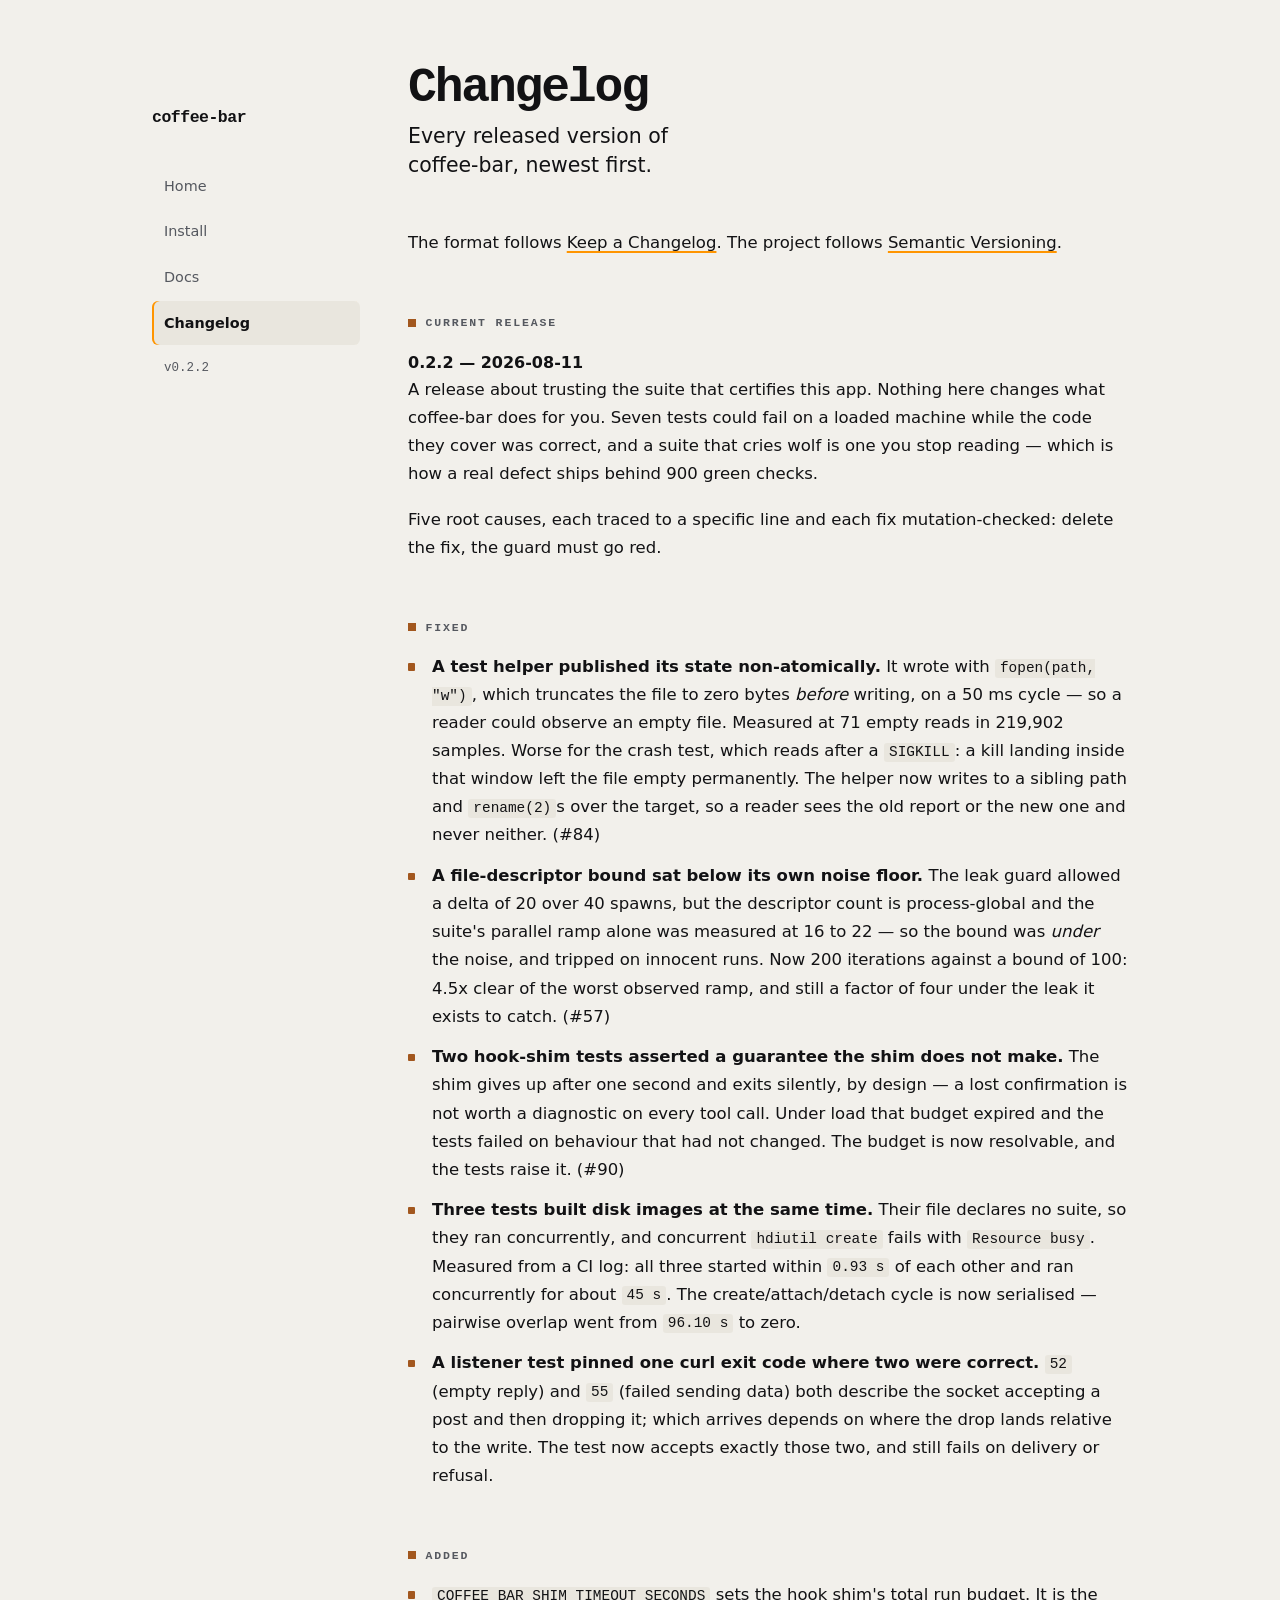
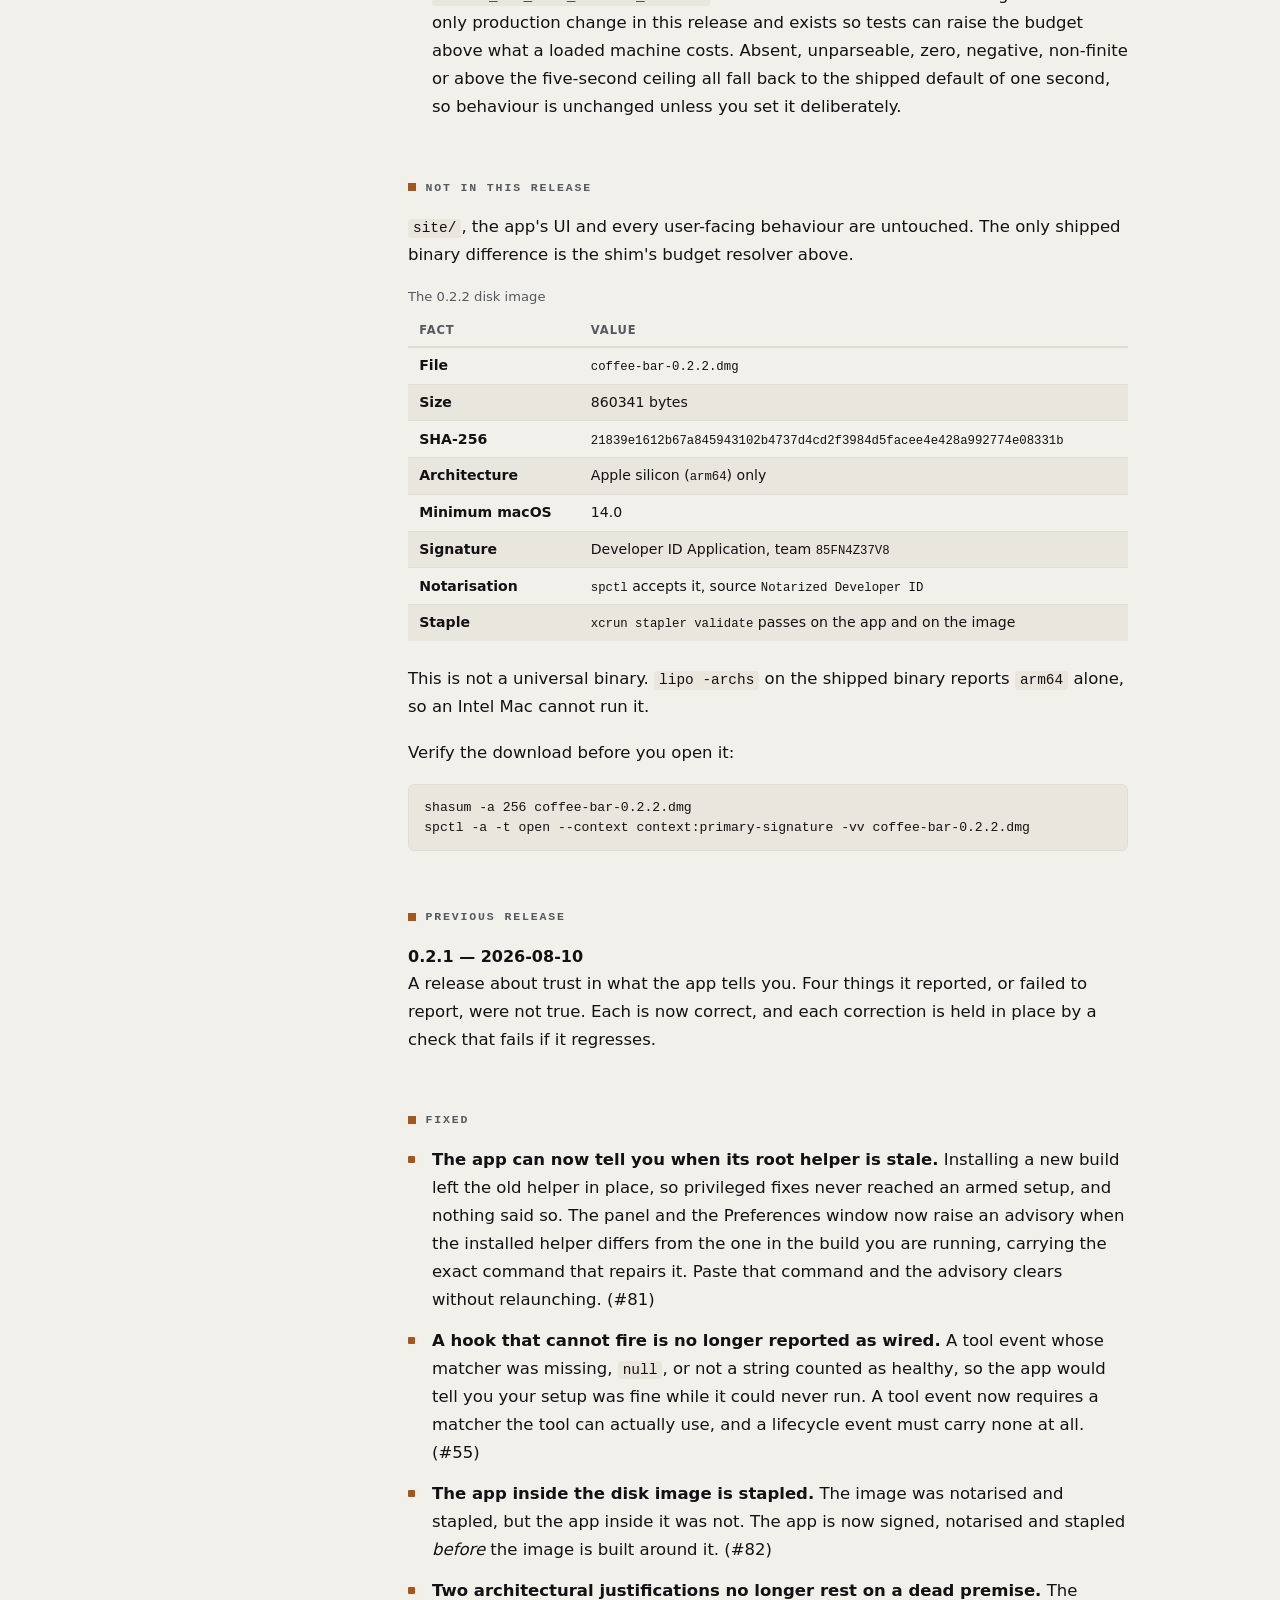
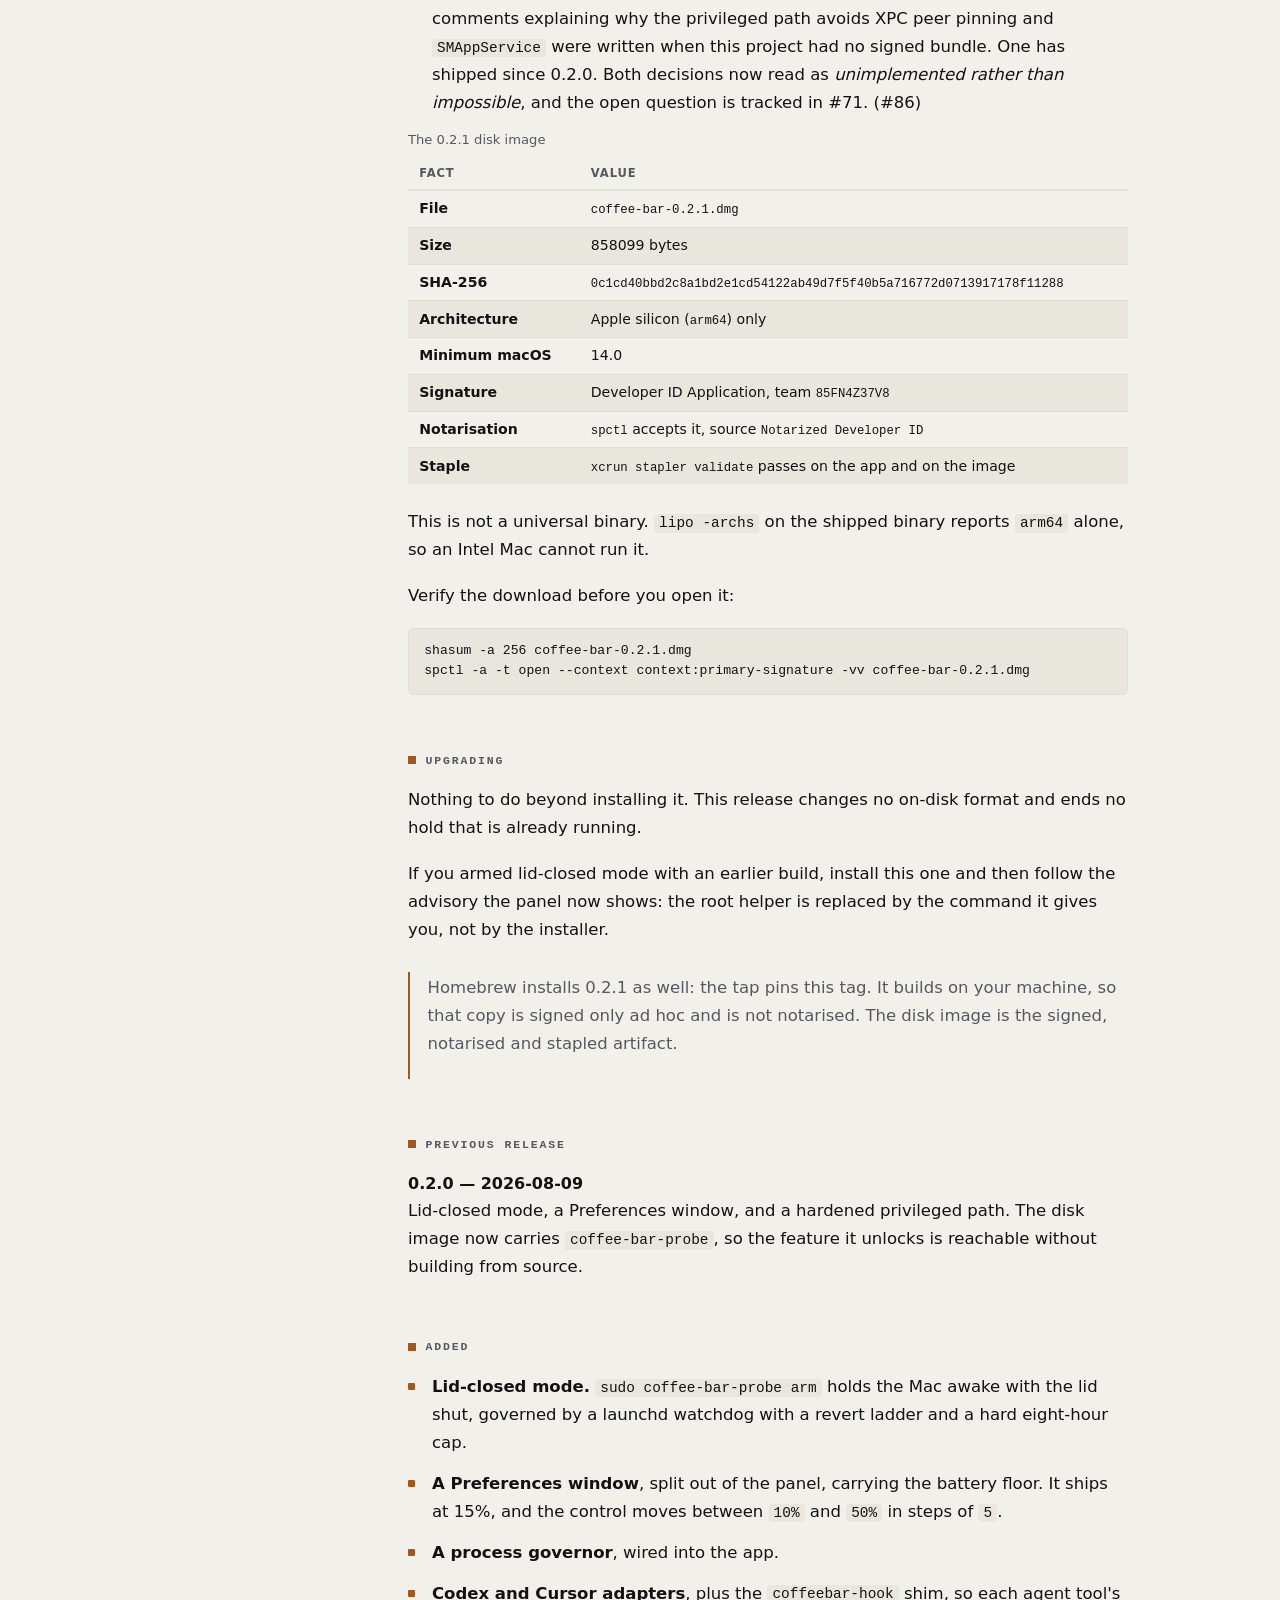
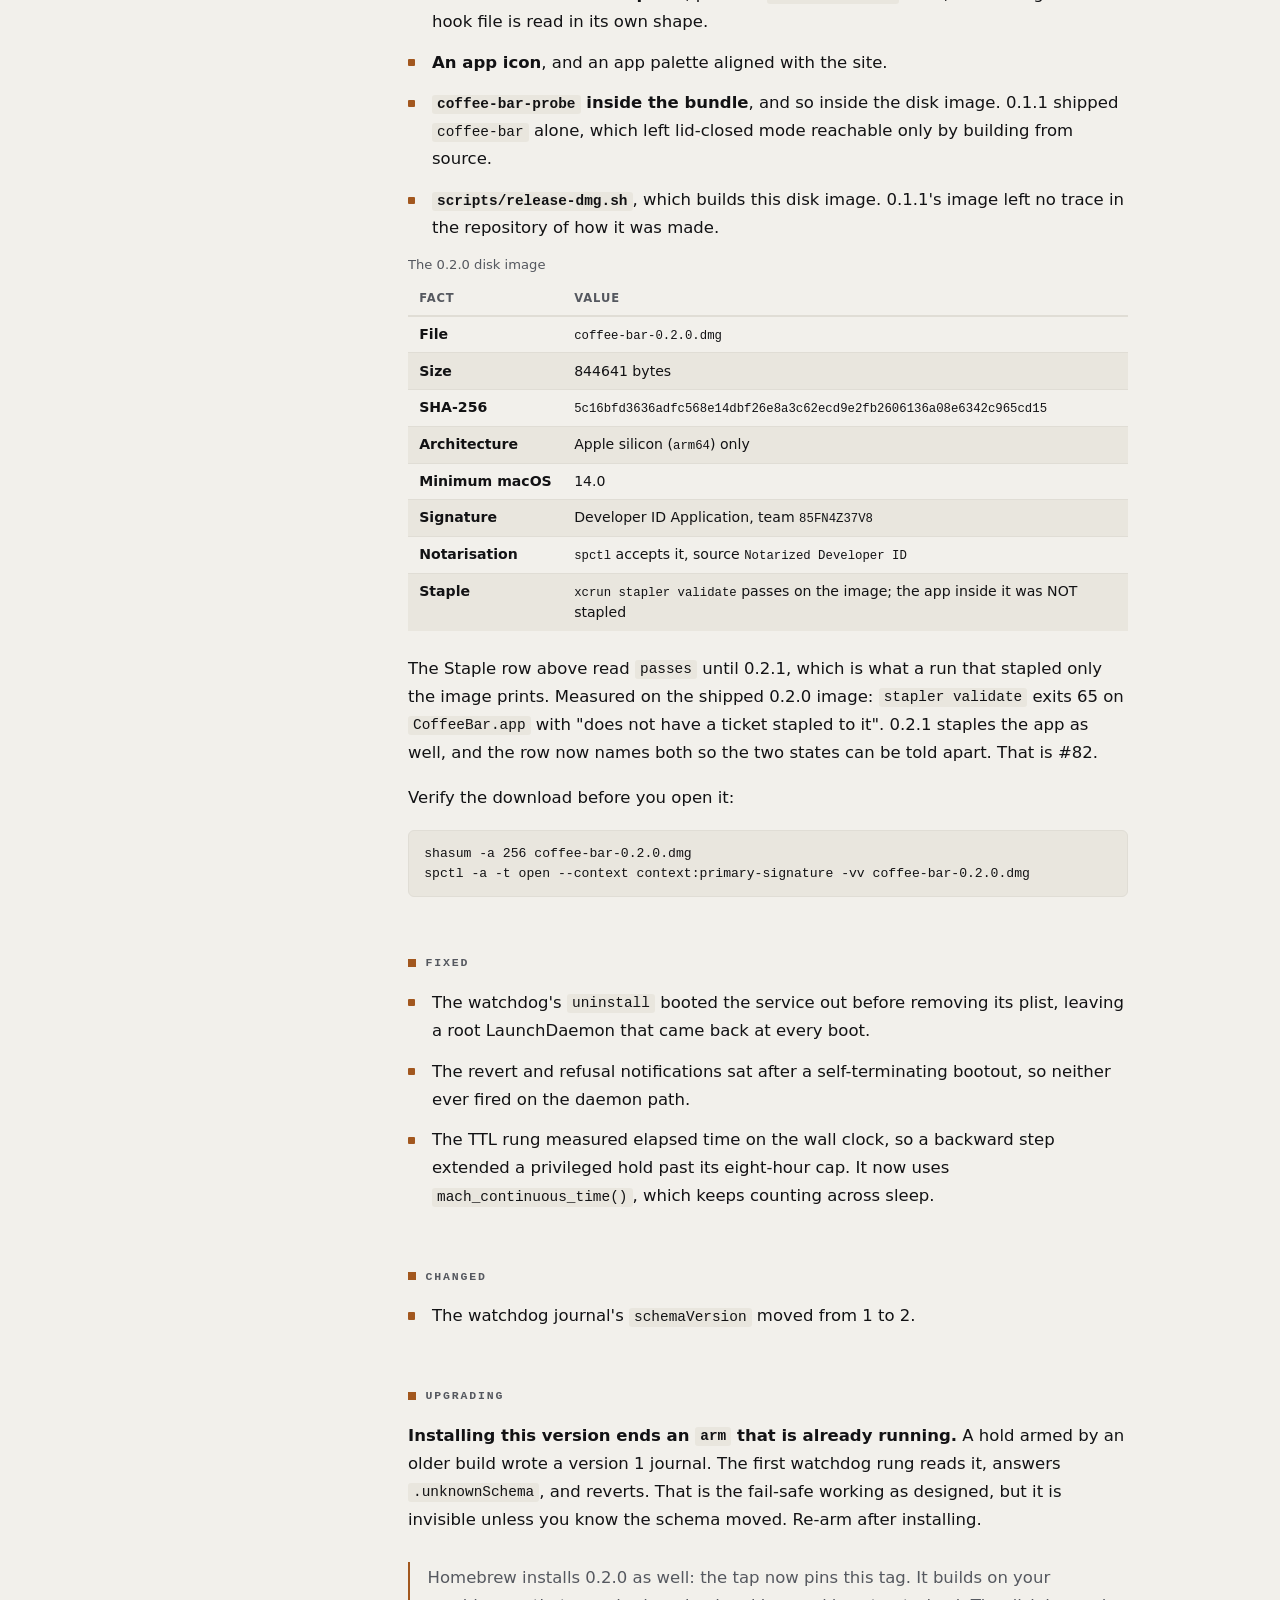
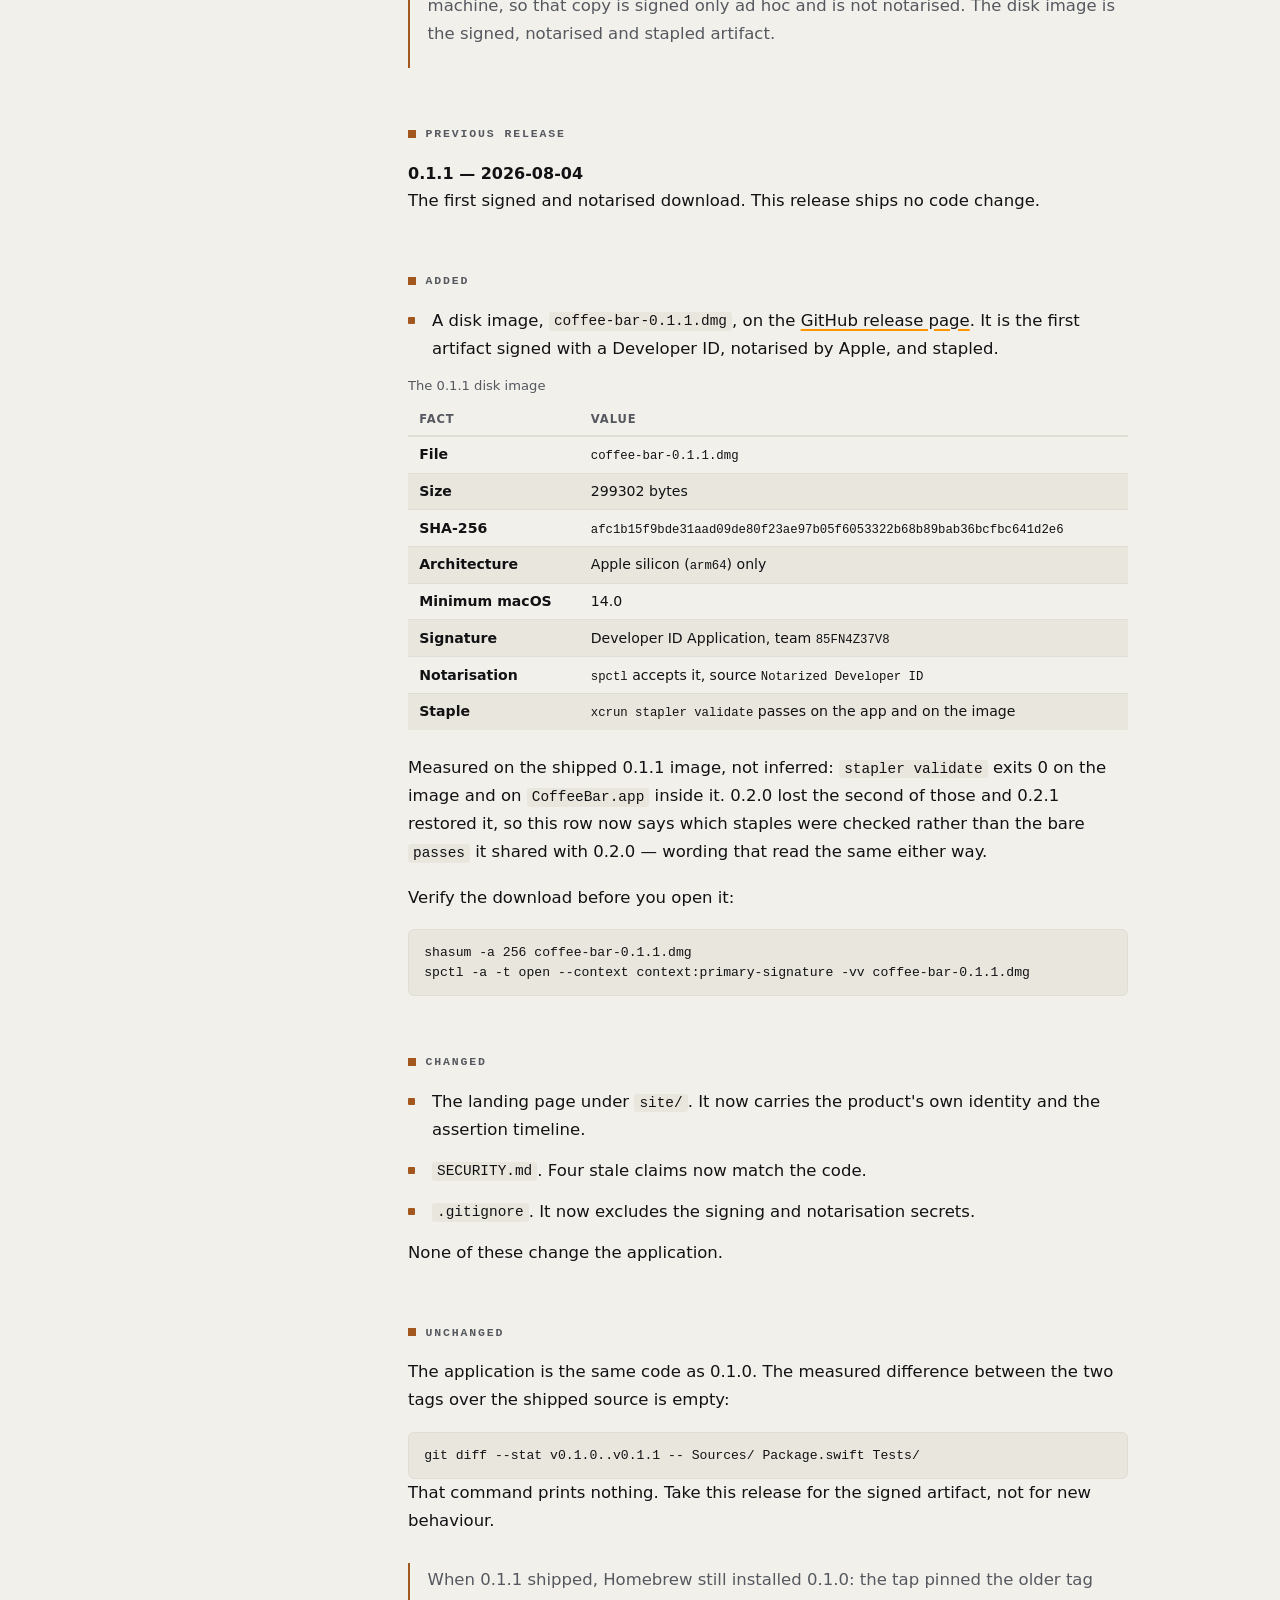
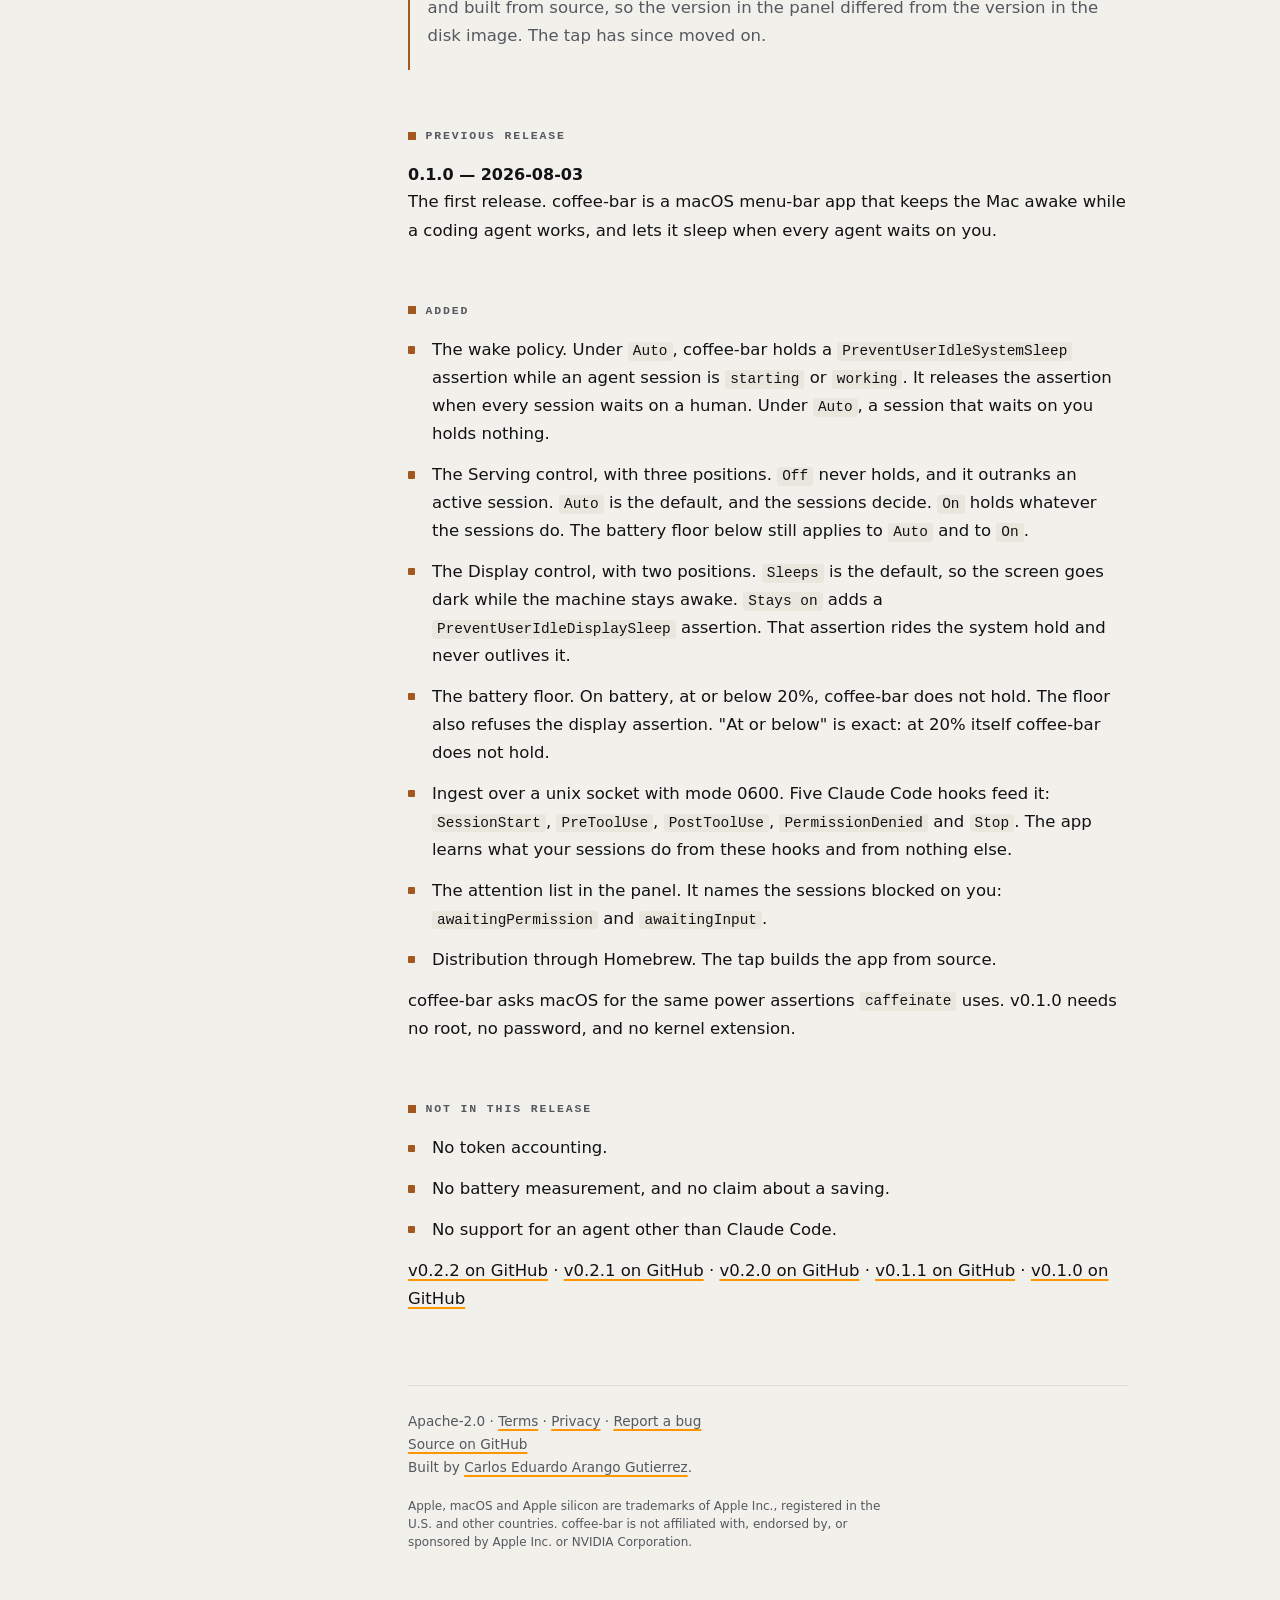
==== commit 0e973819: "docs(changelog): state 0.1.0's battery floor as prose, not a code span The two 20% figures in the 0." ====
--- a/site/changelog.html
+++ b/site/changelog.html
@@ -17,10 +17,8 @@
      battery percentage, duration or saving may appear until M6's measurement
      harness has produced one a user can reproduce.
   6. The binary is arm64 ONLY. Never write "Intel" or "universal".
-  7. The DMG ships 0.2.2. The Homebrew tap still pins v0.2.1, so the two
-     routes are one release apart until the formula is bumped. The DMG is the
-     signed and notarised one; a Homebrew build is compiled locally and only
-     ad-hoc signed.
+  7. Homebrew and the DMG both ship 0.2.2. The DMG is the signed and notarised
+     one; a Homebrew build is compiled locally and only ad-hoc signed.
 
   BRAND — assets/art/README.md is the source of truth.
   - TWO colours, two jobs. --state (#A2571E / #B8682A dark) is the liquid and
@@ -349,13 +347,15 @@
   <li>The wake policy. Under <code>Auto</code>, coffee-bar holds a <code>PreventUserIdleSystemSleep</code> assertion while an agent session is <code>starting</code> or <code>working</code>. It releases the assertion when every session waits on a human. Under <code>Auto</code>, a session that waits on you holds nothing.</li>
   <li>The Serving control, with three positions. <code>Off</code> never holds, and it outranks an active session. <code>Auto</code> is the default, and the sessions decide. <code>On</code> holds whatever the sessions do. The battery floor below still applies to <code>Auto</code> and to <code>On</code>.</li>
   <li>The Display control, with two positions. <code>Sleeps</code> is the default, so the screen goes dark while the machine stays awake. <code>Stays on</code> adds a <code>PreventUserIdleDisplaySleep</code> assertion. That assertion rides the system hold and never outlives it.</li>
-  <!-- The two percentages below are the floor 0.1.0 shipped, in <code> ON
-       PURPOSE. They record a past release rather than claiming the current
-       default, and the default has since moved.
-       `theBatteryFloorStatedIsTheRealDefault` reads every percentage in prose
-       and asserts it is the floor in force today, so unwrapping these turns
-       the suite red against a sentence that is true. -->
-  <li>The battery floor. On battery, at or below <code>20%</code>, coffee-bar does not hold. The floor also refuses the display assertion. "At or below" is exact: at <code>20%</code> itself coffee-bar does not hold.</li>
+  <!-- The two percentages below are the floor 0.1.0 shipped, written plainly.
+       They were wrapped in <code> because
+       `theBatteryFloorStatedIsTheRealDefault` read every percentage in prose
+       and asserted it was the floor in force today, which reddened a sentence
+       that is true. That guard now stops at a version section — see
+       `currentClaimProse` in DocsClaims_test.swift — so a released section may
+       record what it shipped. Do not update these to the current default:
+       they say what 0.1.0 did. -->
+  <li>The battery floor. On battery, at or below 20%, coffee-bar does not hold. The floor also refuses the display assertion. "At or below" is exact: at 20% itself coffee-bar does not hold.</li>
   <li>Ingest over a unix socket with mode 0600. Five Claude Code hooks feed it: <code>SessionStart</code>, <code>PreToolUse</code>, <code>PostToolUse</code>, <code>PermissionDenied</code> and <code>Stop</code>. The app learns what your sessions do from these hooks and from nothing else.</li>
   <li>The attention list in the panel. It names the sessions blocked on you: <code>awaitingPermission</code> and <code>awaitingInput</code>.</li>
   <li>Distribution through Homebrew. The tap builds the app from source.</li>
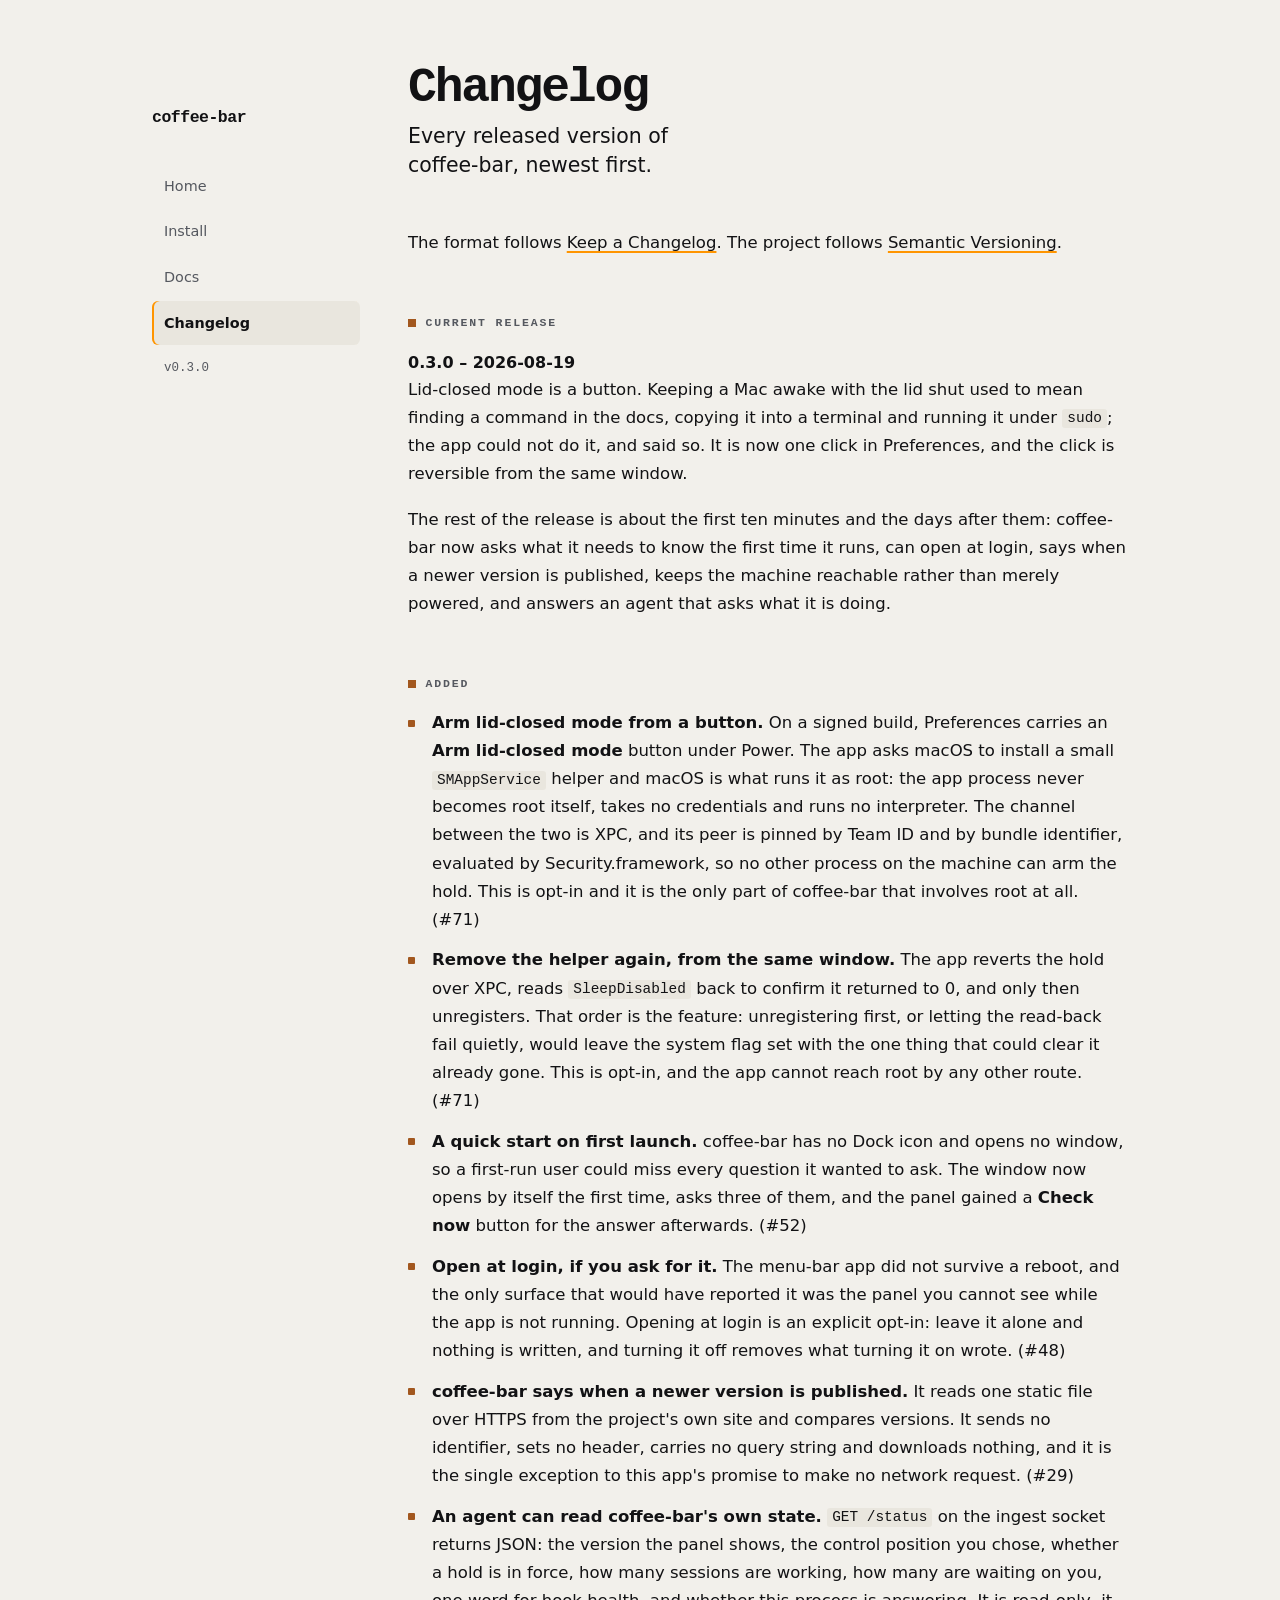
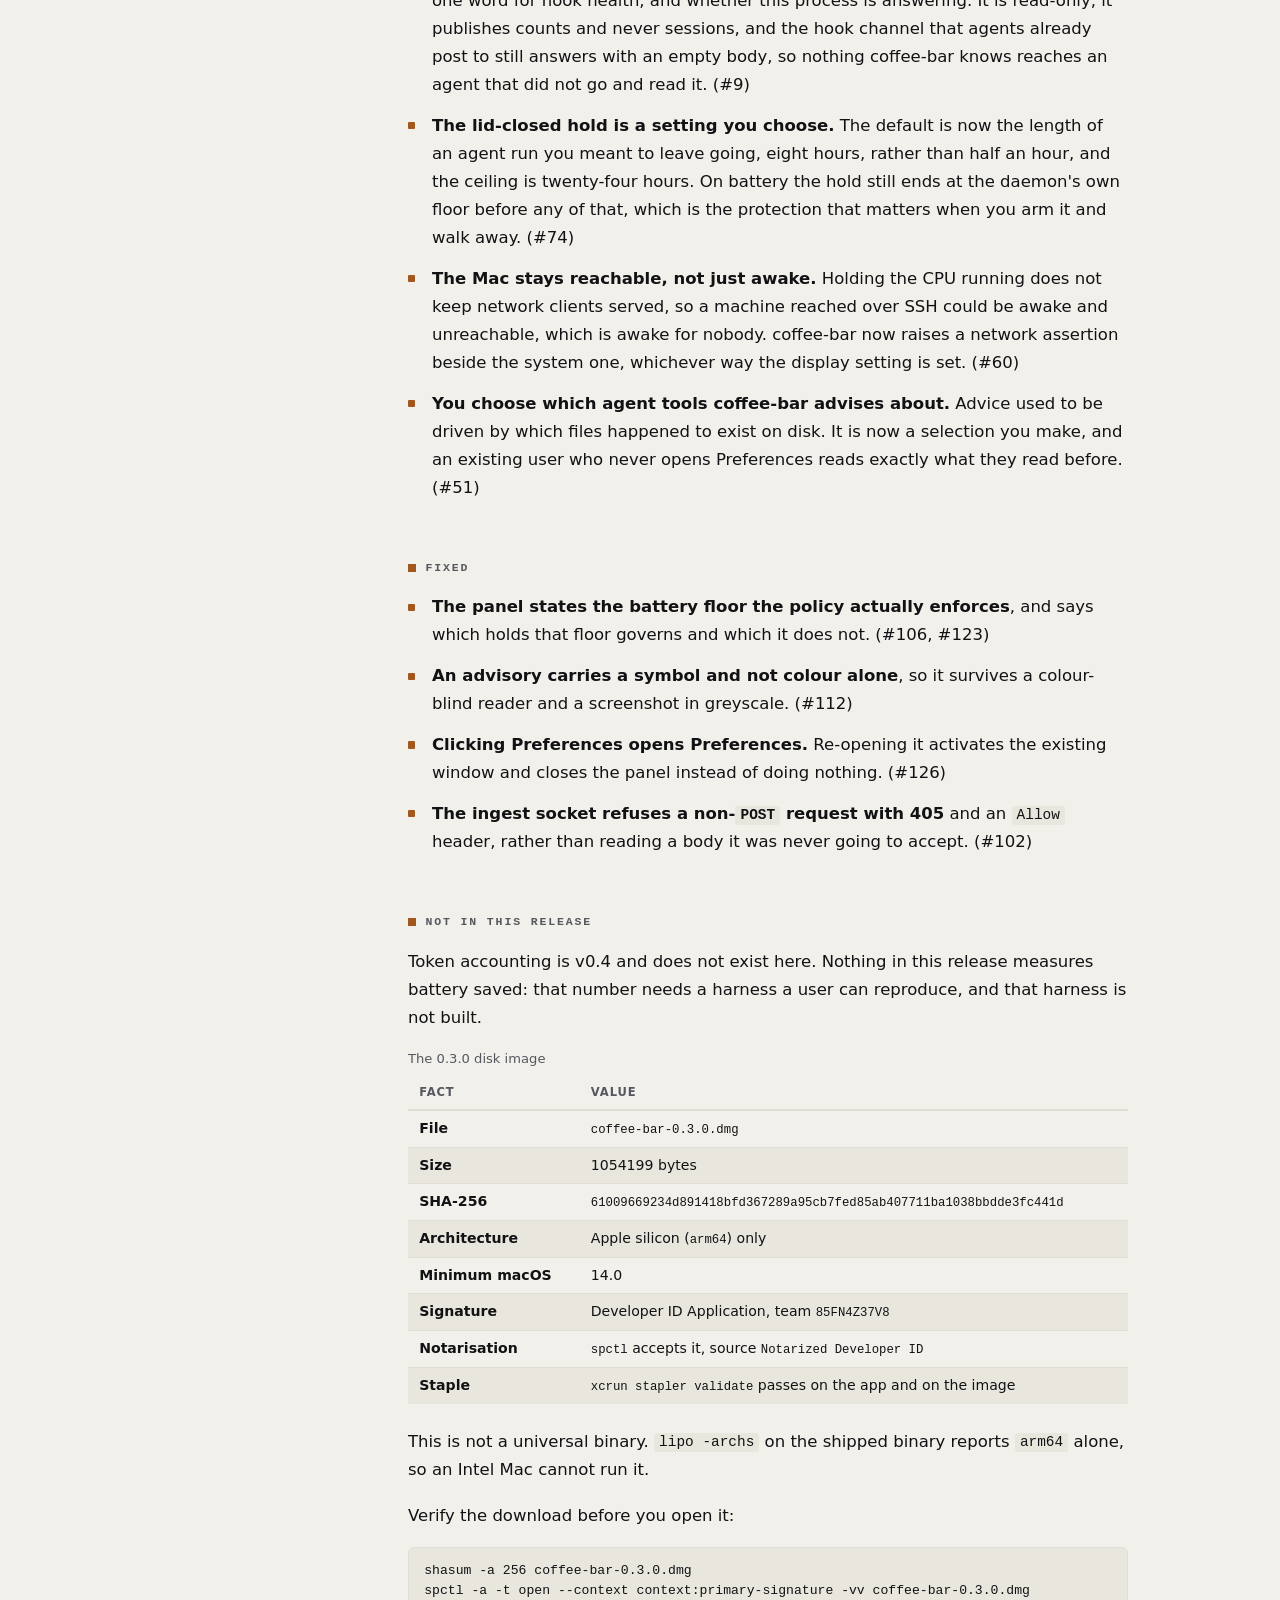
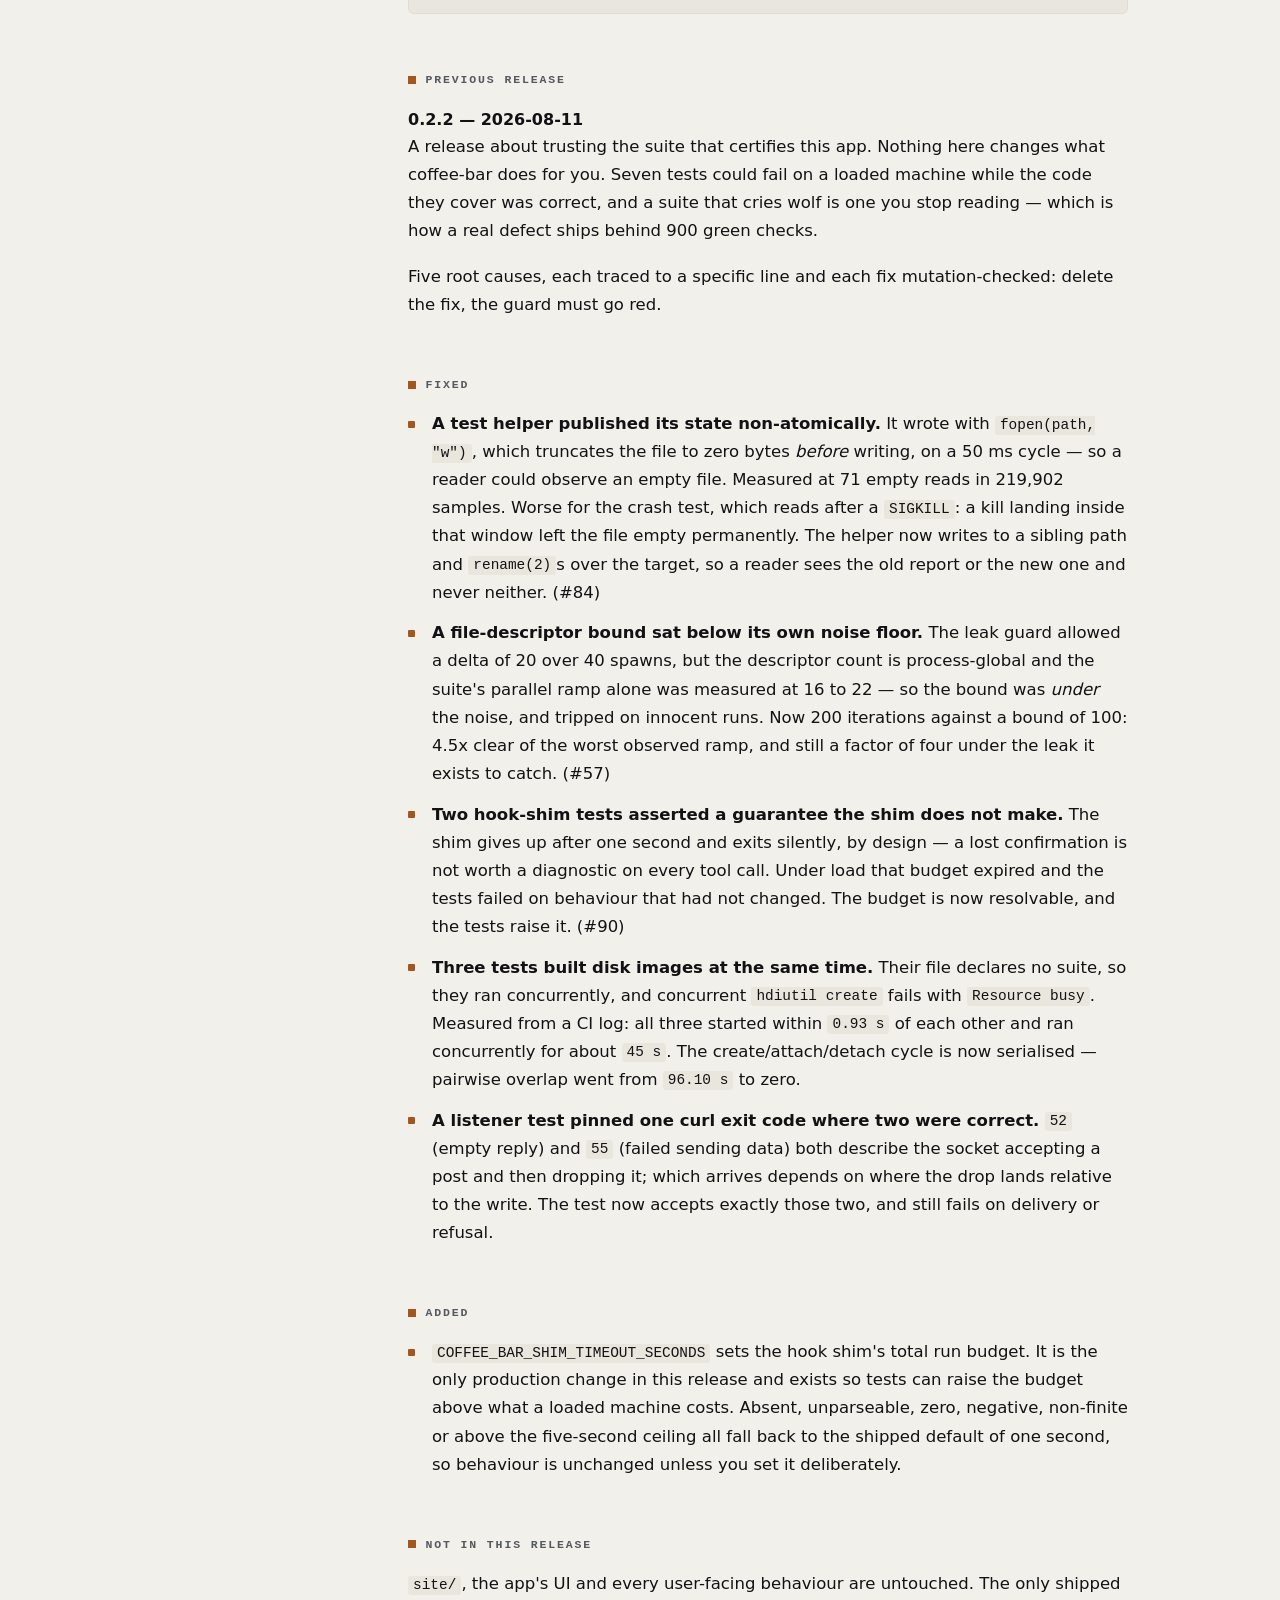
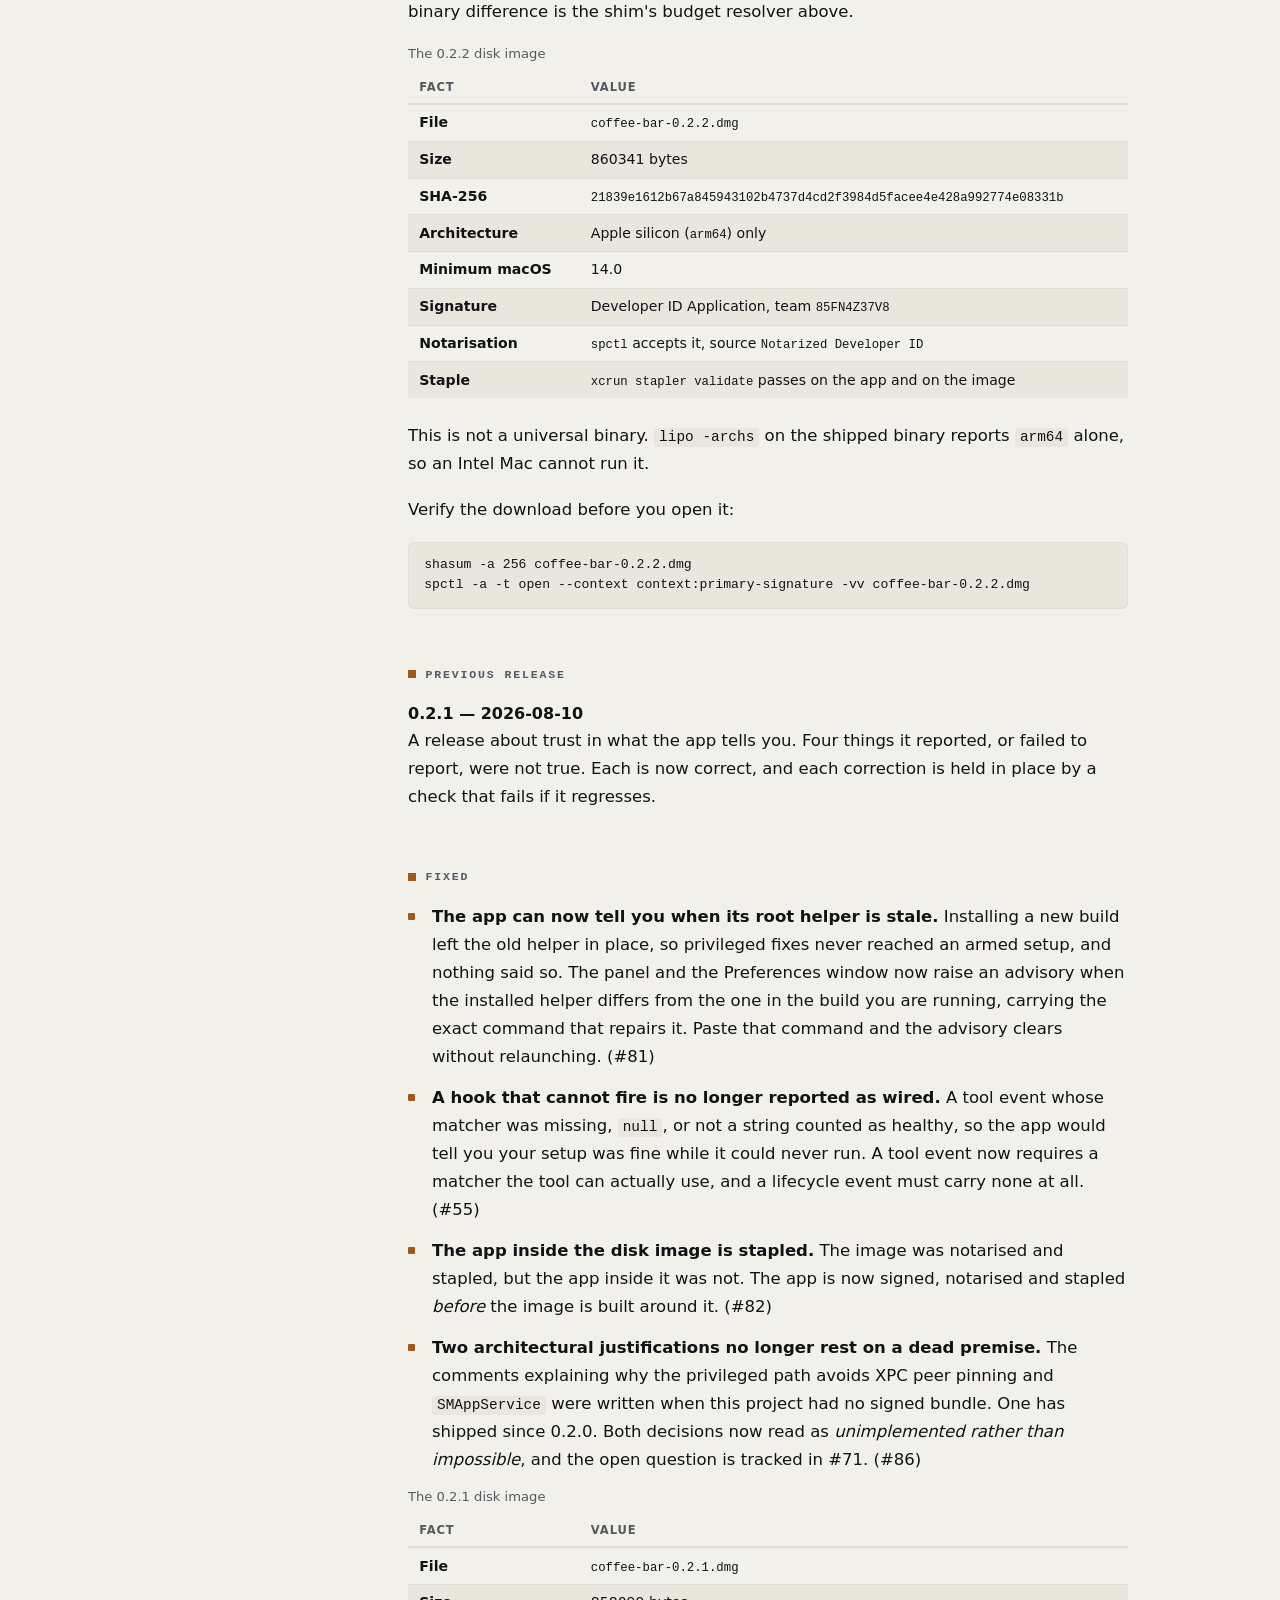
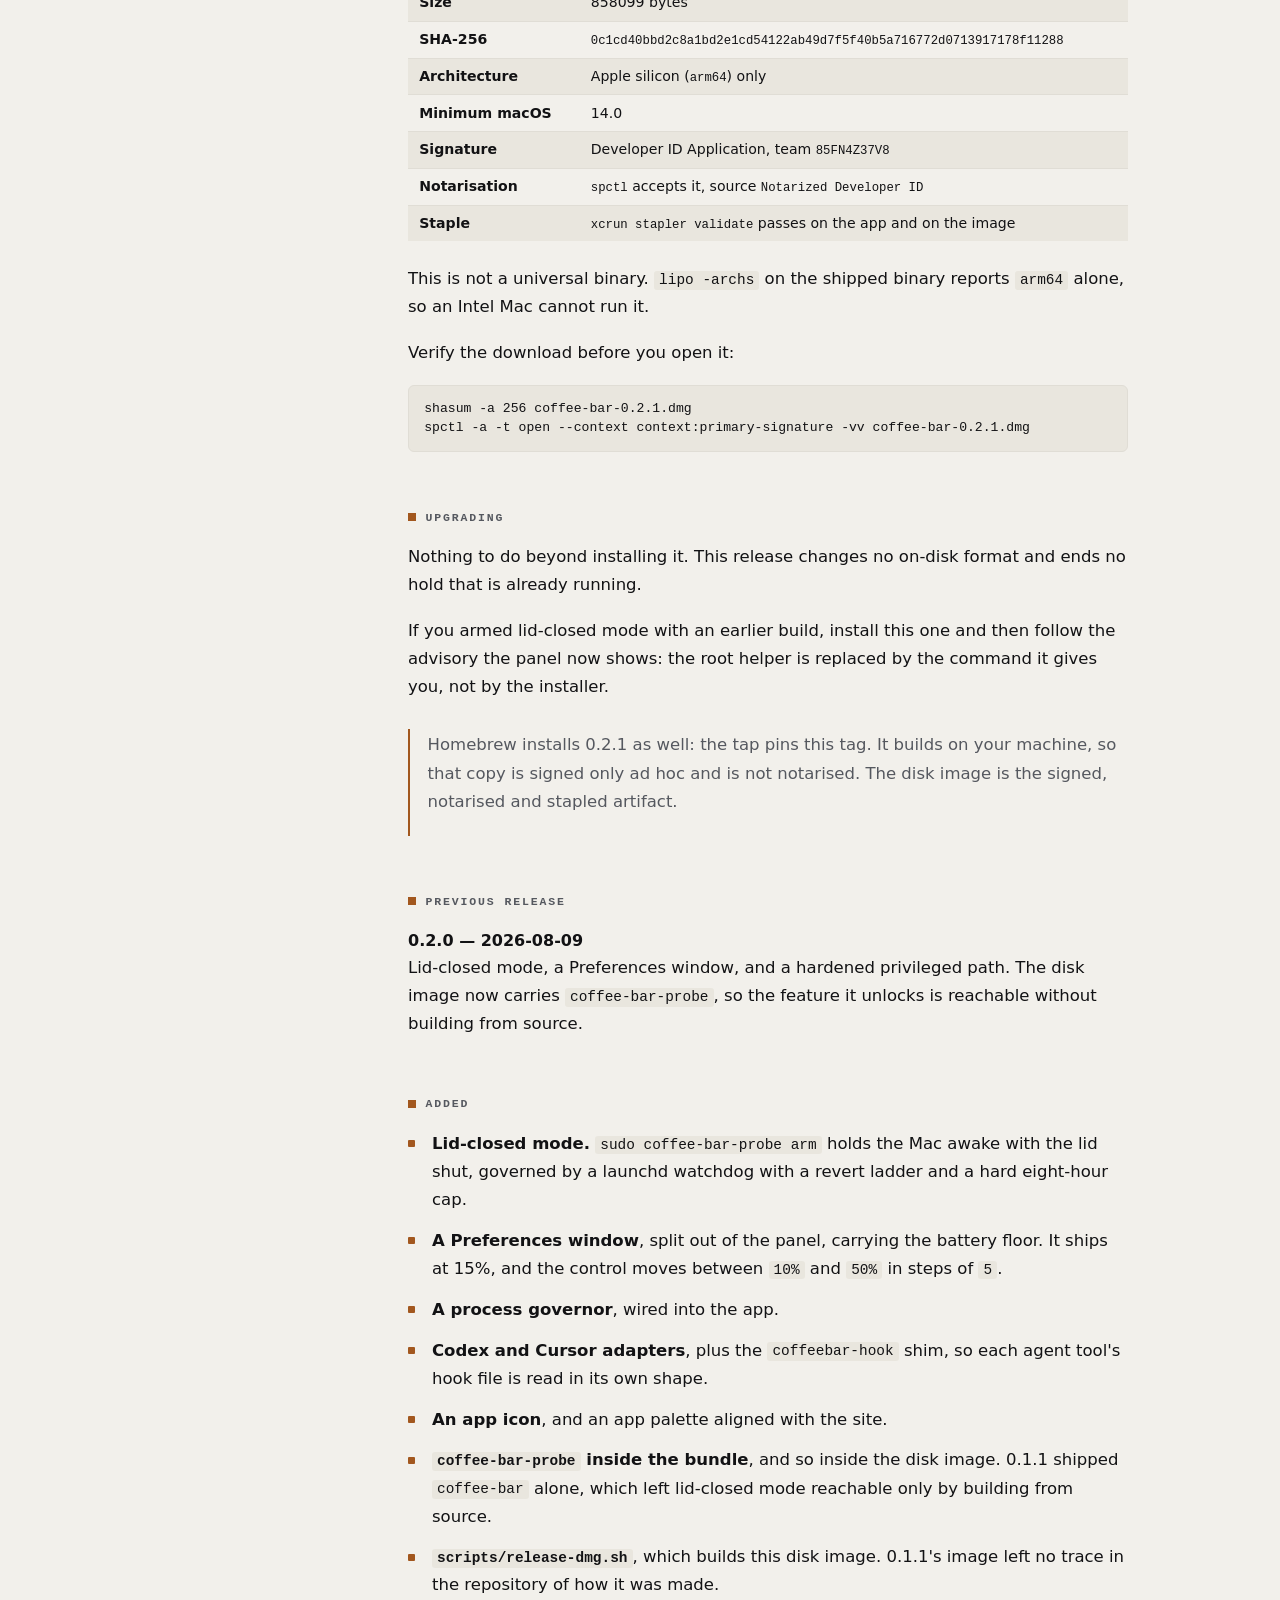
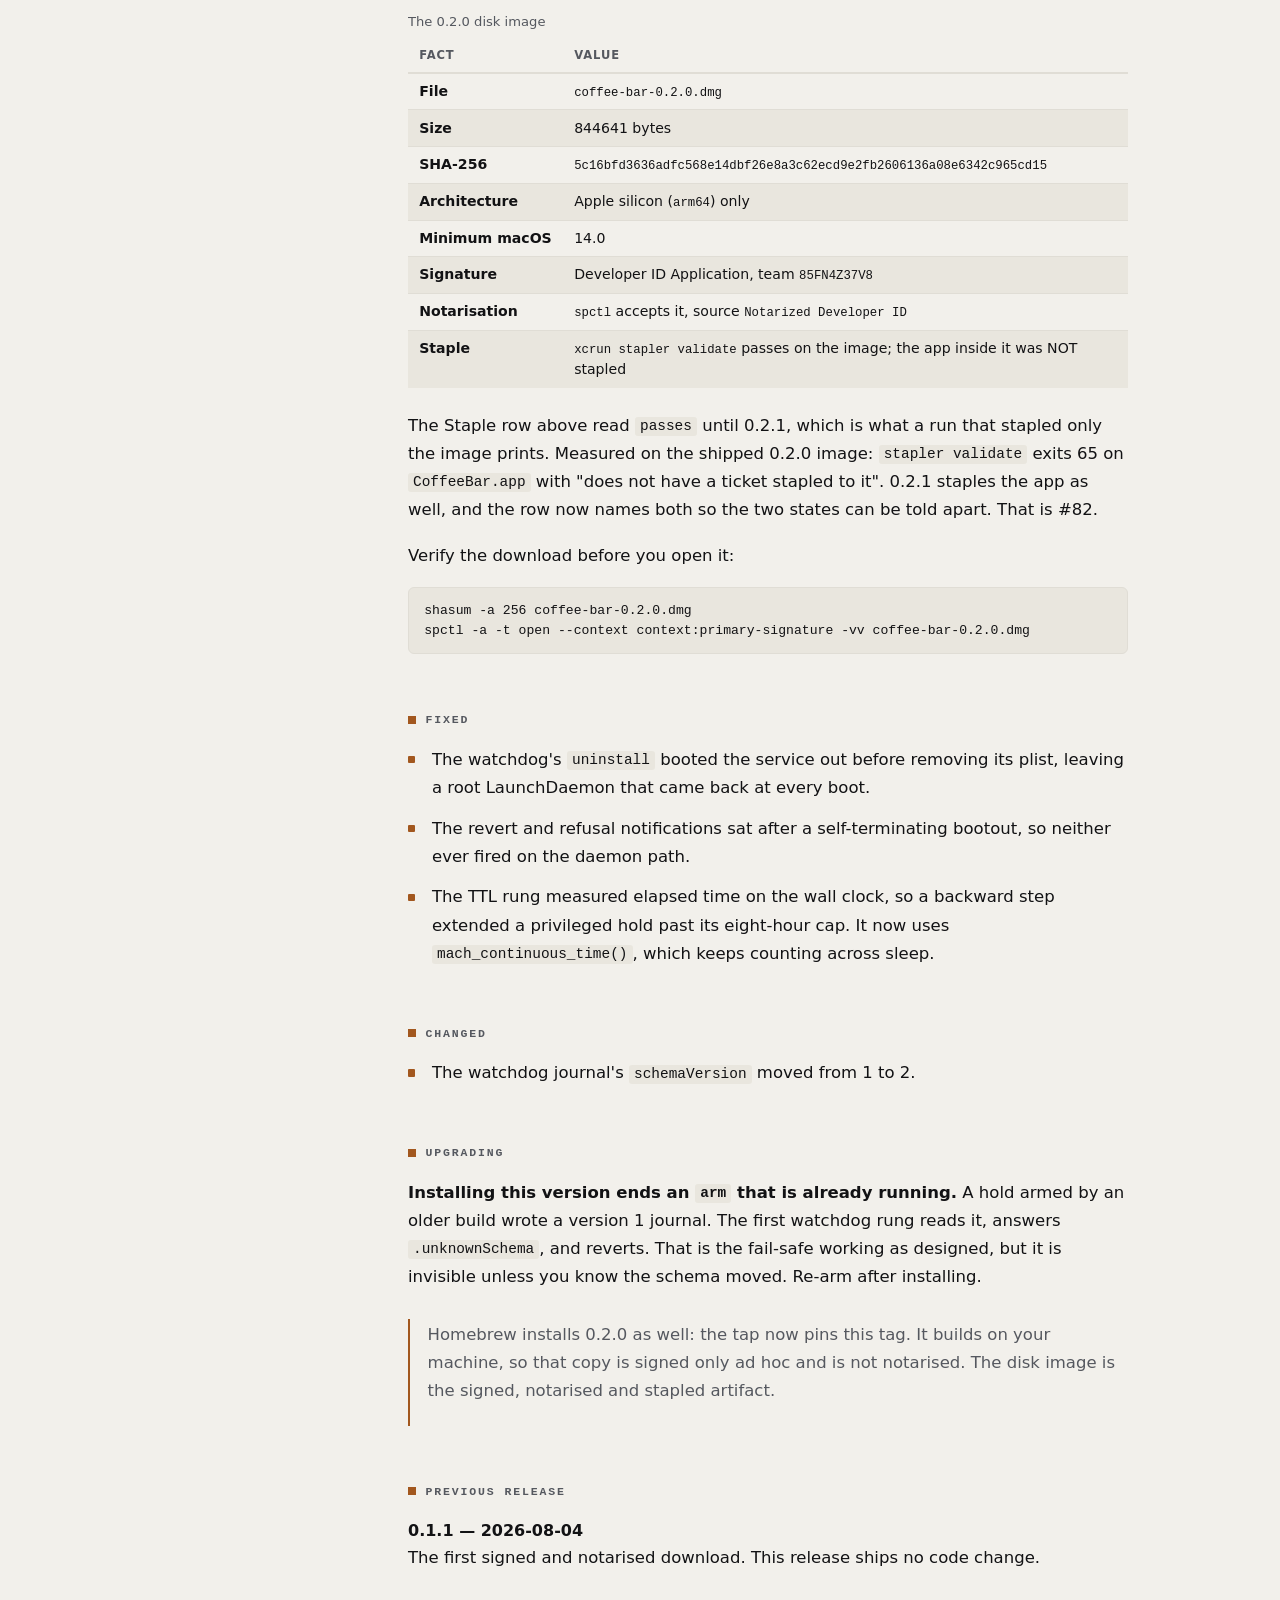
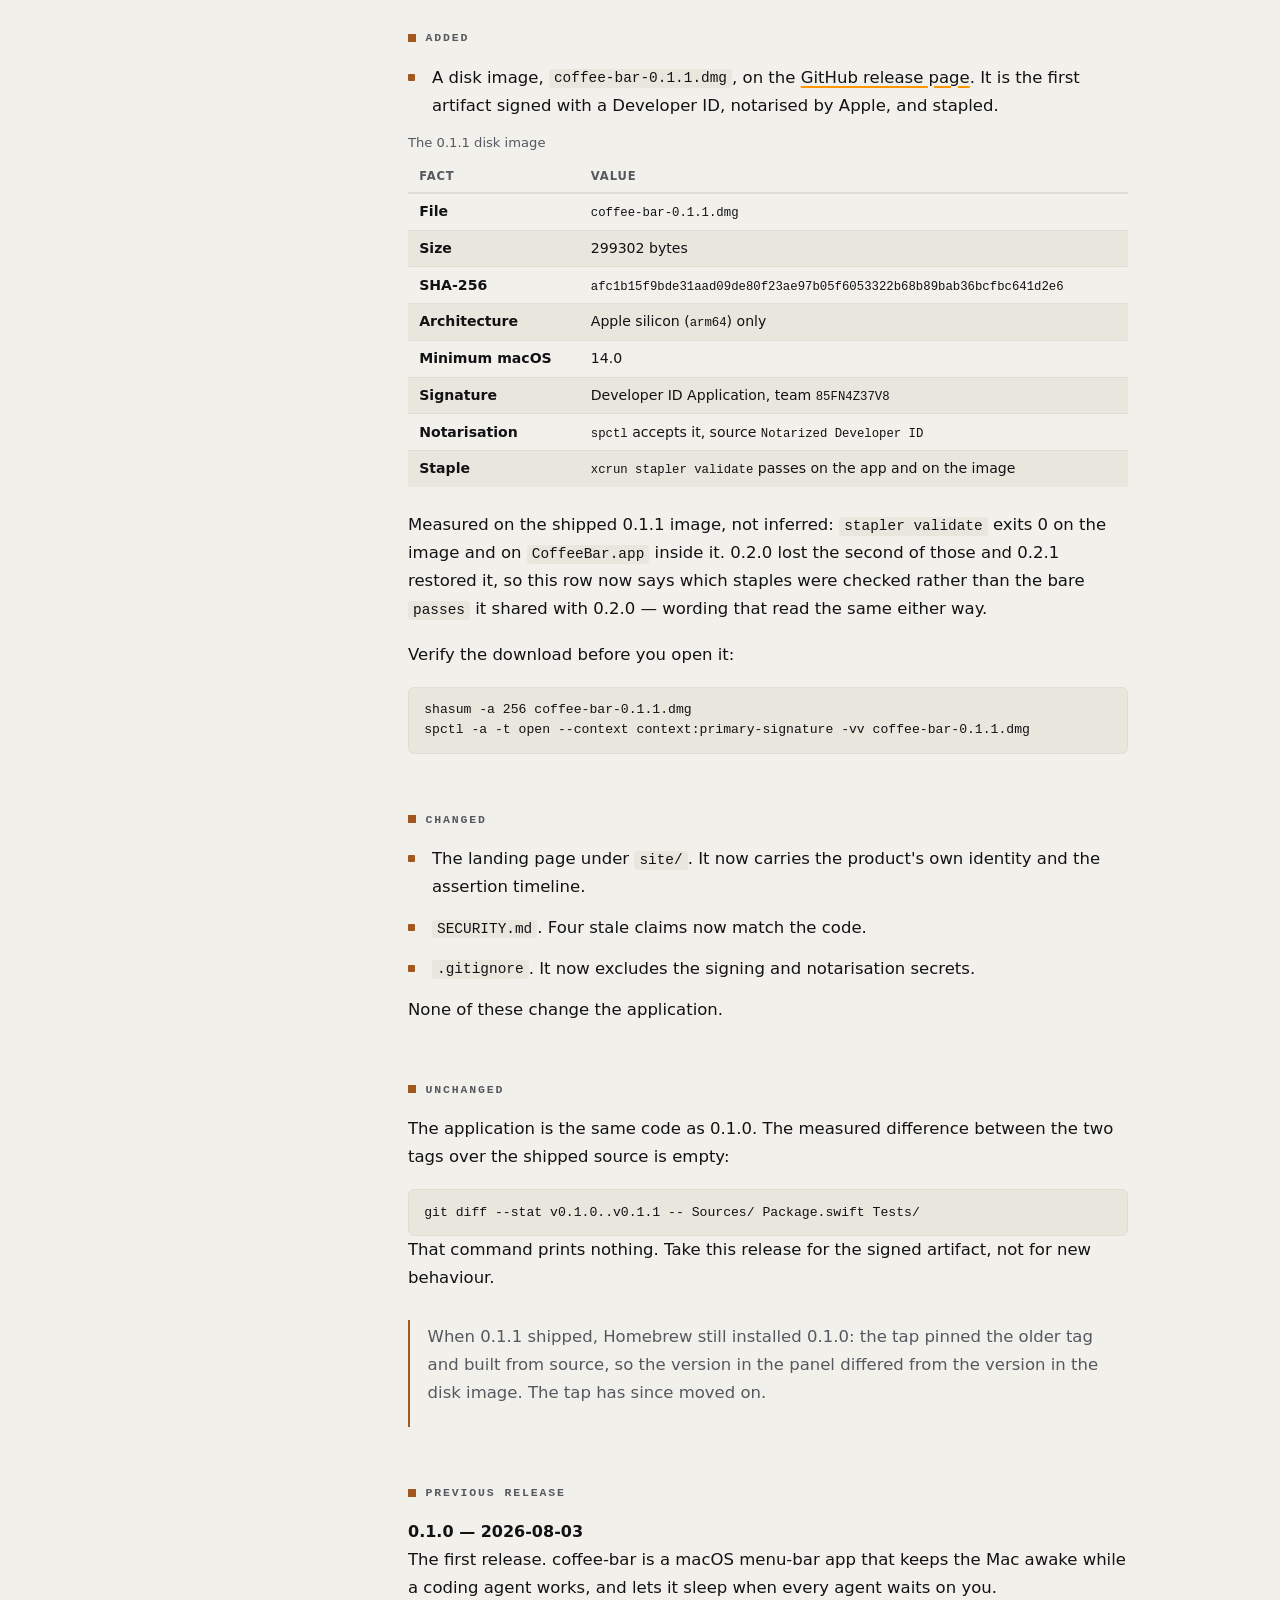
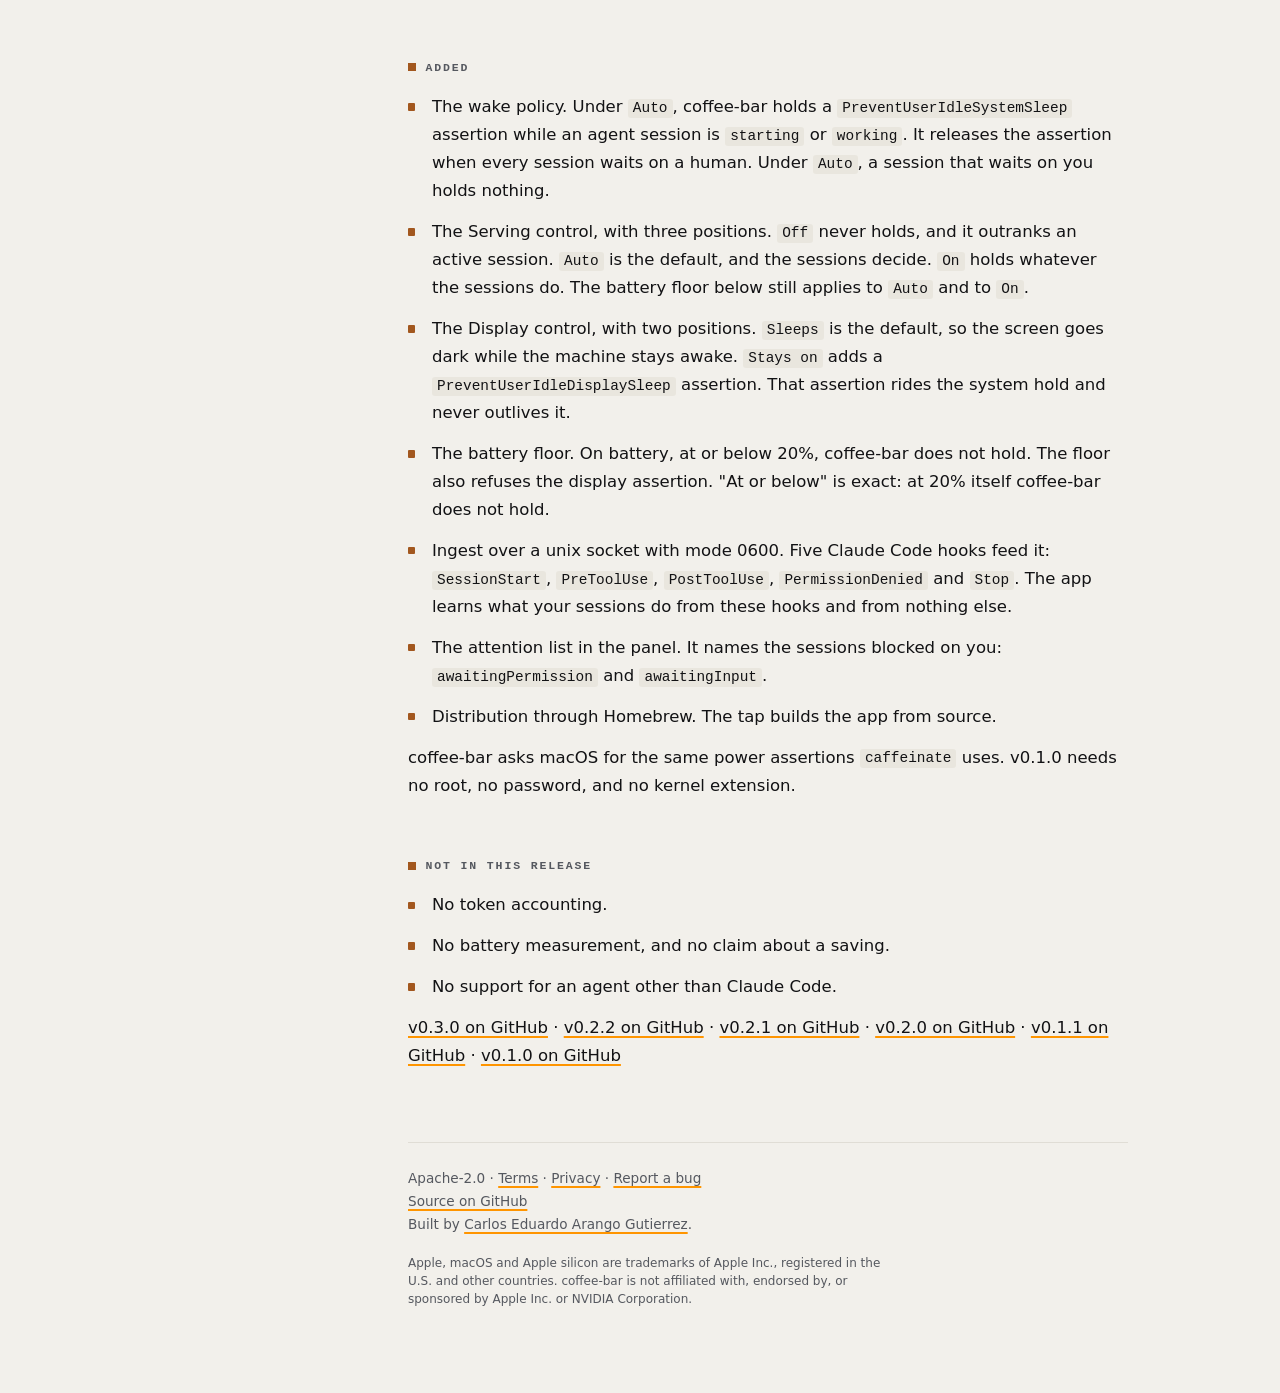
==== commit ec74e2f7: "docs(release): v0.3.0 changelog, and the site facts that follow it The 0.3.0 entry lands in CHANGELO" ====
--- a/site/changelog.html
+++ b/site/changelog.html
@@ -17,8 +17,10 @@
      battery percentage, duration or saving may appear until M6's measurement
      harness has produced one a user can reproduce.
   6. The binary is arm64 ONLY. Never write "Intel" or "universal".
-  7. Homebrew and the DMG both ship 0.2.2. The DMG is the signed and notarised
-     one; a Homebrew build is compiled locally and only ad-hoc signed.
+  7. The DMG ships 0.3.0. The Homebrew tap still pins v0.2.2, so the two
+     routes are one release apart until the formula is bumped. The DMG is the
+     signed and notarised one; a Homebrew build is compiled locally and only
+     ad-hoc signed.
 
   BRAND — assets/art/README.md is the source of truth.
   - TWO colours, two jobs. --state (#A2571E / #B8682A dark) is the liquid and
@@ -41,10 +43,10 @@
 <meta charset="utf-8">
 <meta name="viewport" content="width=device-width, initial-scale=1">
 <title>Changelog — coffee-bar</title>
-<meta name="description" content="Every released version of coffee-bar, newest first. v0.2.2 closes five root causes behind a test suite that could fail on a loaded machine while the code it covers was correct.">
+<meta name="description" content="Every released version of coffee-bar, newest first. v0.3.0 turns lid-closed mode into a button in Preferences, and adds a first-run quick start, opening at login, an update check and a state route an agent can read.">
 <link rel="canonical" href="https://arangogutierrez.github.io/coffee-bar/changelog.html">
 <meta property="og:title" content="Changelog — coffee-bar">
-<meta property="og:description" content="Every released version of coffee-bar, newest first. v0.2.2 closes five root causes behind a test suite that could fail on a loaded machine while the code it covers was correct.">
+<meta property="og:description" content="Every released version of coffee-bar, newest first. v0.3.0 turns lid-closed mode into a button in Preferences, and adds a first-run quick start, opening at login, an update check and a state route an agent can read.">
 <meta property="og:type" content="website">
 <meta property="og:url" content="https://arangogutierrez.github.io/coffee-bar/changelog.html">
 <meta property="og:image" content="https://arangogutierrez.github.io/coffee-bar/social-preview-1280x640.png">
@@ -68,7 +70,7 @@
     <li><a href="docs.html">Docs</a></li>
     <li><a href="changelog.html" aria-current="page">Changelog</a></li>
   </ul>
-  <p class="sidebar-version"><a href="changelog.html">v0.2.2</a></p>
+  <p class="sidebar-version"><a href="changelog.html">v0.3.0</a></p>
 </nav>
 <div class="wrap">
 <!--
@@ -90,8 +92,71 @@
 
 <p>The format follows <a href="https://keepachangelog.com/en/1.1.0/">Keep a Changelog</a>. The project follows <a href="https://semver.org/spec/v2.0.0.html">Semantic Versioning</a>.</p>
 
+<section id="v0-3-0">
+<p class="eyebrow">Current release</p>
+<h2>0.3.0 – 2026-08-19</h2>
+
+<p>Lid-closed mode is a button. Keeping a Mac awake with the lid shut used to mean finding a command in the docs, copying it into a terminal and running it under <code>sudo</code>; the app could not do it, and said so. It is now one click in Preferences, and the click is reversible from the same window.</p>
+
+<p>The rest of the release is about the first ten minutes and the days after them: coffee-bar now asks what it needs to know the first time it runs, can open at login, says when a newer version is published, keeps the machine reachable rather than merely powered, and answers an agent that asks what it is doing.</p>
+
+<h3 class="eyebrow">Added</h3>
+
+<ul class="does">
+  <li><strong>Arm lid-closed mode from a button.</strong> On a signed build, Preferences carries an <strong>Arm lid-closed mode</strong> button under Power. The app asks macOS to install a small <code>SMAppService</code> helper and macOS is what runs it as root: the app process never becomes root itself, takes no credentials and runs no interpreter. The channel between the two is XPC, and its peer is pinned by Team ID and by bundle identifier, evaluated by Security.framework, so no other process on the machine can arm the hold. This is opt-in and it is the only part of coffee-bar that involves root at all. (#71)</li>
+  <li><strong>Remove the helper again, from the same window.</strong> The app reverts the hold over XPC, reads <code>SleepDisabled</code> back to confirm it returned to 0, and only then unregisters. That order is the feature: unregistering first, or letting the read-back fail quietly, would leave the system flag set with the one thing that could clear it already gone. This is opt-in, and the app cannot reach root by any other route. (#71)</li>
+  <li><strong>A quick start on first launch.</strong> coffee-bar has no Dock icon and opens no window, so a first-run user could miss every question it wanted to ask. The window now opens by itself the first time, asks three of them, and the panel gained a <strong>Check now</strong> button for the answer afterwards. (#52)</li>
+  <li><strong>Open at login, if you ask for it.</strong> The menu-bar app did not survive a reboot, and the only surface that would have reported it was the panel you cannot see while the app is not running. Opening at login is an explicit opt-in: leave it alone and nothing is written, and turning it off removes what turning it on wrote. (#48)</li>
+  <li><strong>coffee-bar says when a newer version is published.</strong> It reads one static file over HTTPS from the project's own site and compares versions. It sends no identifier, sets no header, carries no query string and downloads nothing, and it is the single exception to this app's promise to make no network request. (#29)</li>
+  <li><strong>An agent can read coffee-bar's own state.</strong> <code>GET /status</code> on the ingest socket returns JSON: the version the panel shows, the control position you chose, whether a hold is in force, how many sessions are working, how many are waiting on you, one word for hook health, and whether this process is answering. It is read-only, it publishes counts and never sessions, and the hook channel that agents already post to still answers with an empty body, so nothing coffee-bar knows reaches an agent that did not go and read it. (#9)</li>
+  <li><strong>The lid-closed hold is a setting you choose.</strong> The default is now the length of an agent run you meant to leave going, eight hours, rather than half an hour, and the ceiling is twenty-four hours. On battery the hold still ends at the daemon's own floor before any of that, which is the protection that matters when you arm it and walk away. (#74)</li>
+  <li><strong>The Mac stays reachable, not just awake.</strong> Holding the CPU running does not keep network clients served, so a machine reached over SSH could be awake and unreachable, which is awake for nobody. coffee-bar now raises a network assertion beside the system one, whichever way the display setting is set. (#60)</li>
+  <li><strong>You choose which agent tools coffee-bar advises about.</strong> Advice used to be driven by which files happened to exist on disk. It is now a selection you make, and an existing user who never opens Preferences reads exactly what they read before. (#51)</li>
+</ul>
+
+<h3 class="eyebrow">Fixed</h3>
+
+<ul class="does">
+  <li><strong>The panel states the battery floor the policy actually enforces</strong>, and says which holds that floor governs and which it does not. (#106, #123)</li>
+  <li><strong>An advisory carries a symbol and not colour alone</strong>, so it survives a colour-blind reader and a screenshot in greyscale. (#112)</li>
+  <li><strong>Clicking Preferences opens Preferences.</strong> Re-opening it activates the existing window and closes the panel instead of doing nothing. (#126)</li>
+  <li><strong>The ingest socket refuses a non-<code>POST</code> request with 405</strong> and an <code>Allow</code> header, rather than reading a body it was never going to accept. (#102)</li>
+</ul>
+
+<h3 class="eyebrow">Not in this release</h3>
+
+<p>Token accounting is v0.4 and does not exist here. Nothing in this release measures battery saved: that number needs a harness a user can reproduce, and that harness is not built.</p>
+
+<div class="table-wrap">
+<table>
+  <caption>The 0.3.0 disk image</caption>
+  <thead>
+    <tr><th scope="col">Fact</th><th scope="col">Value</th></tr>
+  </thead>
+  <tbody>
+    <tr><th scope="row">File</th><td><code>coffee-bar-0.3.0.dmg</code></td></tr>
+    <tr><th scope="row">Size</th><td>1054199 bytes</td></tr>
+    <tr><th scope="row">SHA-256</th><td><code>61009669234d891418bfd367289a95cb7fed85ab407711ba1038bbdde3fc441d</code></td></tr>
+    <tr><th scope="row">Architecture</th><td>Apple silicon (<code>arm64</code>) only</td></tr>
+    <tr><th scope="row">Minimum macOS</th><td>14.0</td></tr>
+    <tr><th scope="row">Signature</th><td>Developer ID Application, team <code>85FN4Z37V8</code></td></tr>
+    <tr><th scope="row">Notarisation</th><td><code>spctl</code> accepts it, source <code>Notarized Developer ID</code></td></tr>
+    <tr><th scope="row">Staple</th><td><code>xcrun stapler validate</code> passes on the app and on the image</td></tr>
+  </tbody>
+</table>
+</div>
+
+<p>This is not a universal binary. <code>lipo -archs</code> on the shipped binary reports <code>arm64</code> alone, so an Intel Mac cannot run it.</p>
+
+<p>Verify the download before you open it:</p>
+
+<pre>shasum -a 256 coffee-bar-0.3.0.dmg
+spctl -a -t open --context context:primary-signature -vv coffee-bar-0.3.0.dmg</pre>
+
+</section>
+
 <section id="v0-2-2">
-<p class="eyebrow">Current release</p>
+<p class="eyebrow">Previous release</p>
 <h2>0.2.2 — 2026-08-11</h2>
 
 <p>A release about trusting the suite that certifies this app. Nothing here changes what coffee-bar does for you. Seven tests could fail on a loaded machine while the code they cover was correct, and a suite that cries wolf is one you stop reading — which is how a real defect ships behind 900 green checks.</p>
@@ -373,7 +438,7 @@
 
 </section>
 
-<p><a href="https://github.com/ArangoGutierrez/coffee-bar/releases/tag/v0.2.2">v0.2.2 on GitHub</a> · <a href="https://github.com/ArangoGutierrez/coffee-bar/releases/tag/v0.2.1">v0.2.1 on GitHub</a> · <a href="https://github.com/ArangoGutierrez/coffee-bar/releases/tag/v0.2.0">v0.2.0 on GitHub</a> · <a href="https://github.com/ArangoGutierrez/coffee-bar/releases/tag/v0.1.1">v0.1.1 on GitHub</a> · <a href="https://github.com/ArangoGutierrez/coffee-bar/releases/tag/v0.1.0">v0.1.0 on GitHub</a></p>
+<p><a href="https://github.com/ArangoGutierrez/coffee-bar/releases/tag/v0.3.0">v0.3.0 on GitHub</a> · <a href="https://github.com/ArangoGutierrez/coffee-bar/releases/tag/v0.2.2">v0.2.2 on GitHub</a> · <a href="https://github.com/ArangoGutierrez/coffee-bar/releases/tag/v0.2.1">v0.2.1 on GitHub</a> · <a href="https://github.com/ArangoGutierrez/coffee-bar/releases/tag/v0.2.0">v0.2.0 on GitHub</a> · <a href="https://github.com/ArangoGutierrez/coffee-bar/releases/tag/v0.1.1">v0.1.1 on GitHub</a> · <a href="https://github.com/ArangoGutierrez/coffee-bar/releases/tag/v0.1.0">v0.1.0 on GitHub</a></p>
 
 <footer>
 <p>Apache-2.0 · <a href="terms.html">Terms</a> · <a href="privacy.html">Privacy</a> · <a href="https://github.com/ArangoGutierrez/coffee-bar/issues/new">Report a bug</a><br>
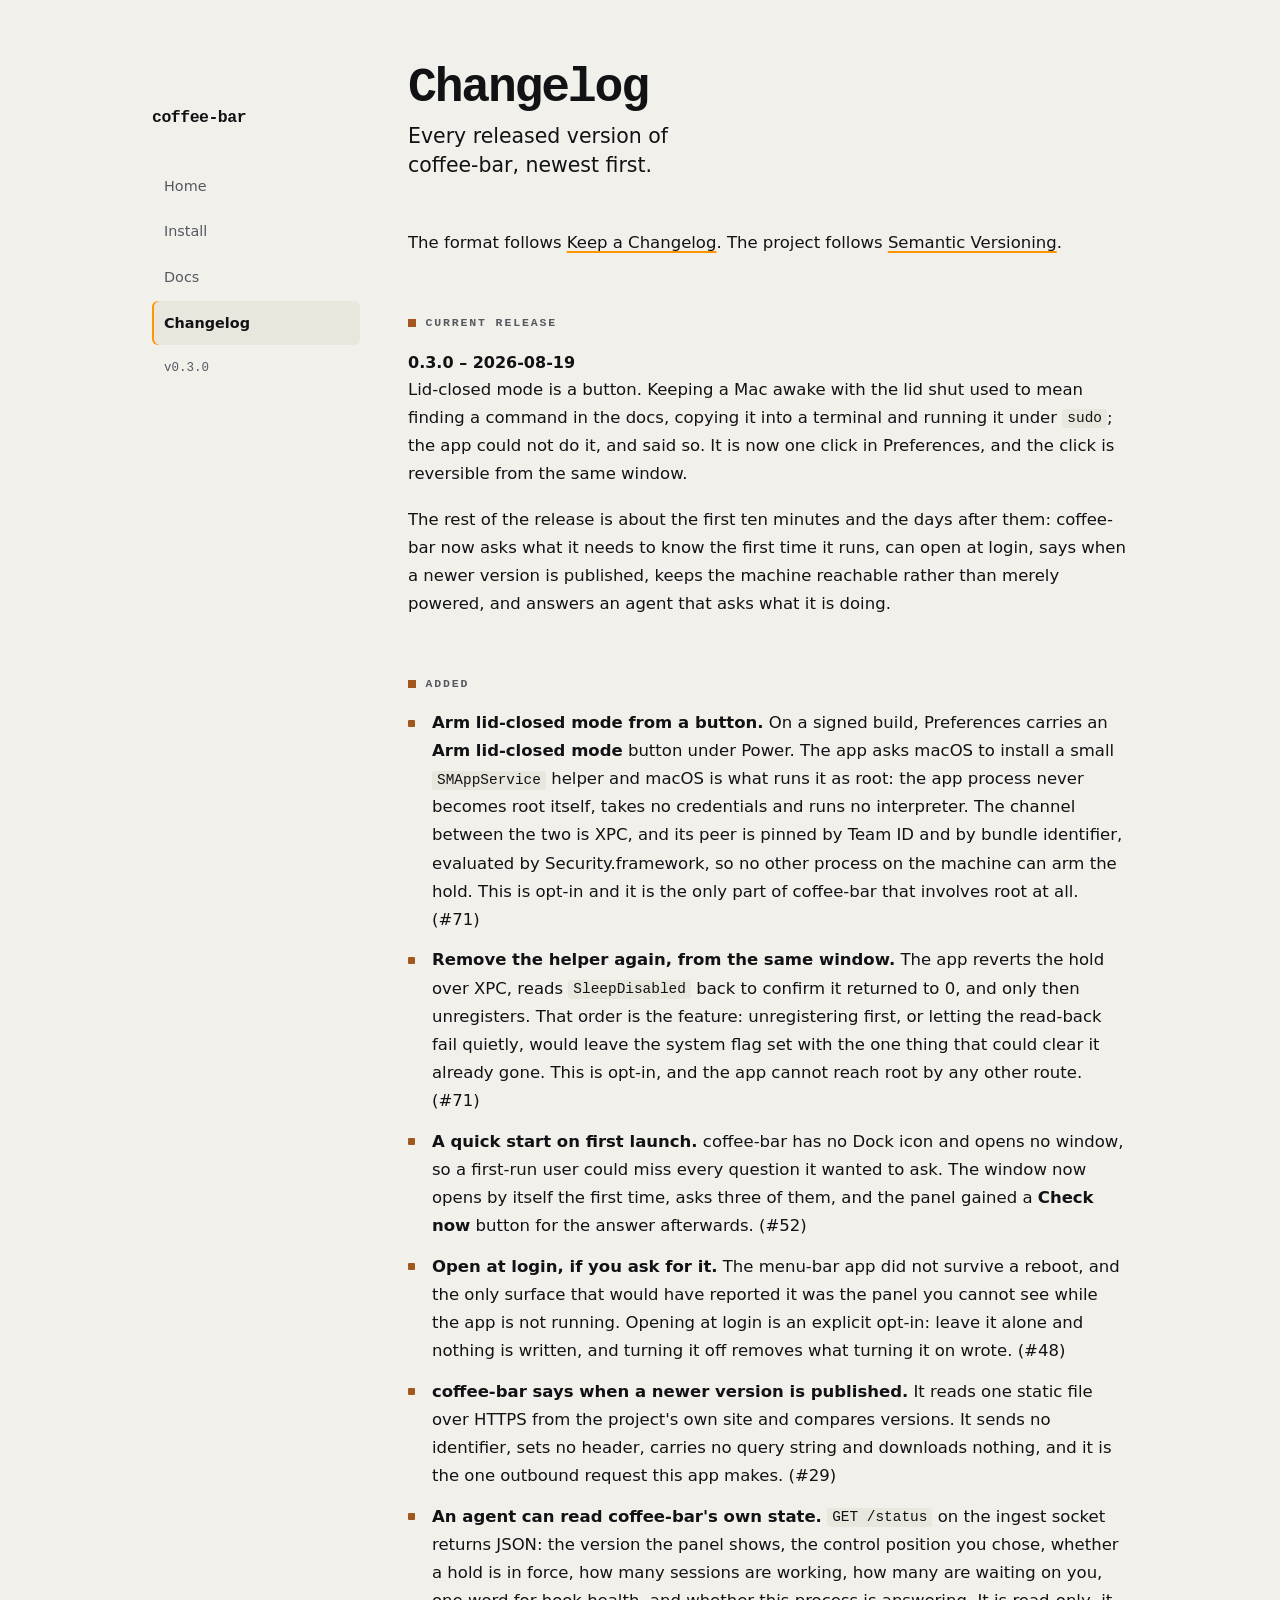
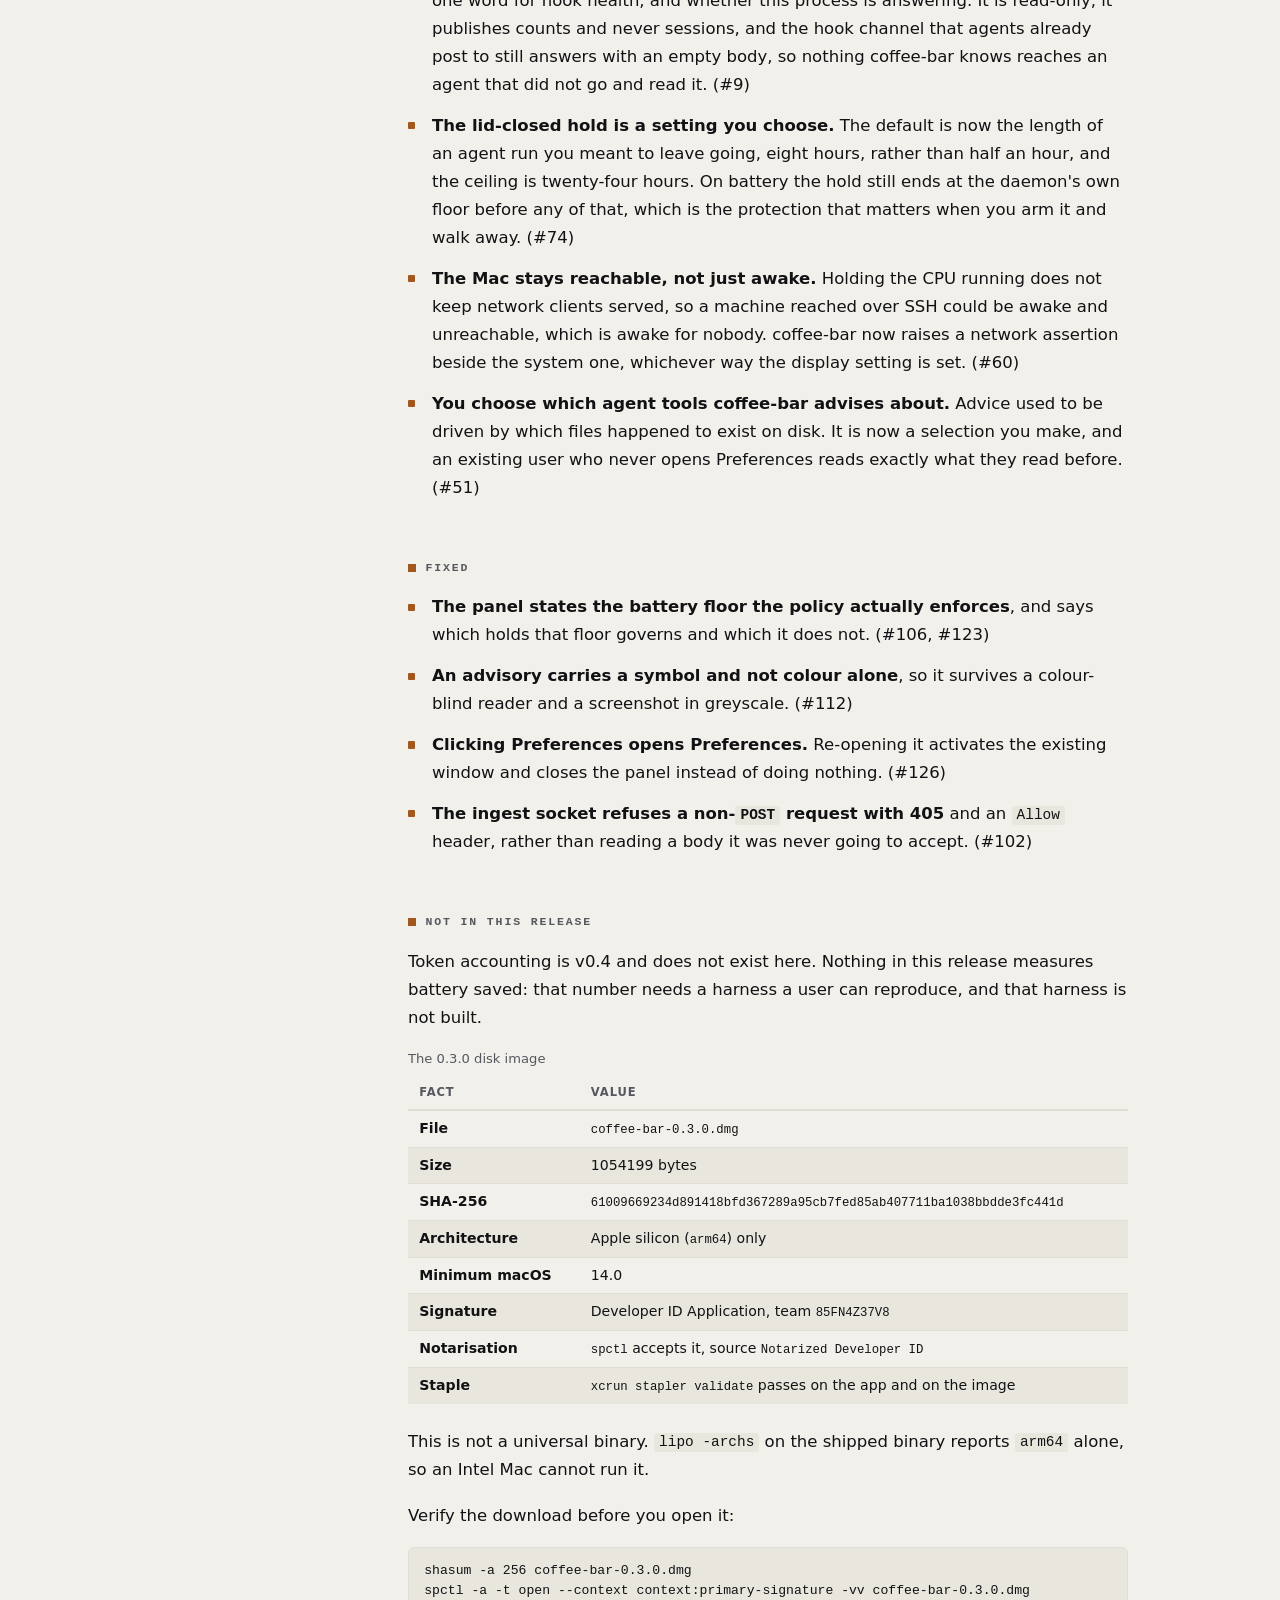
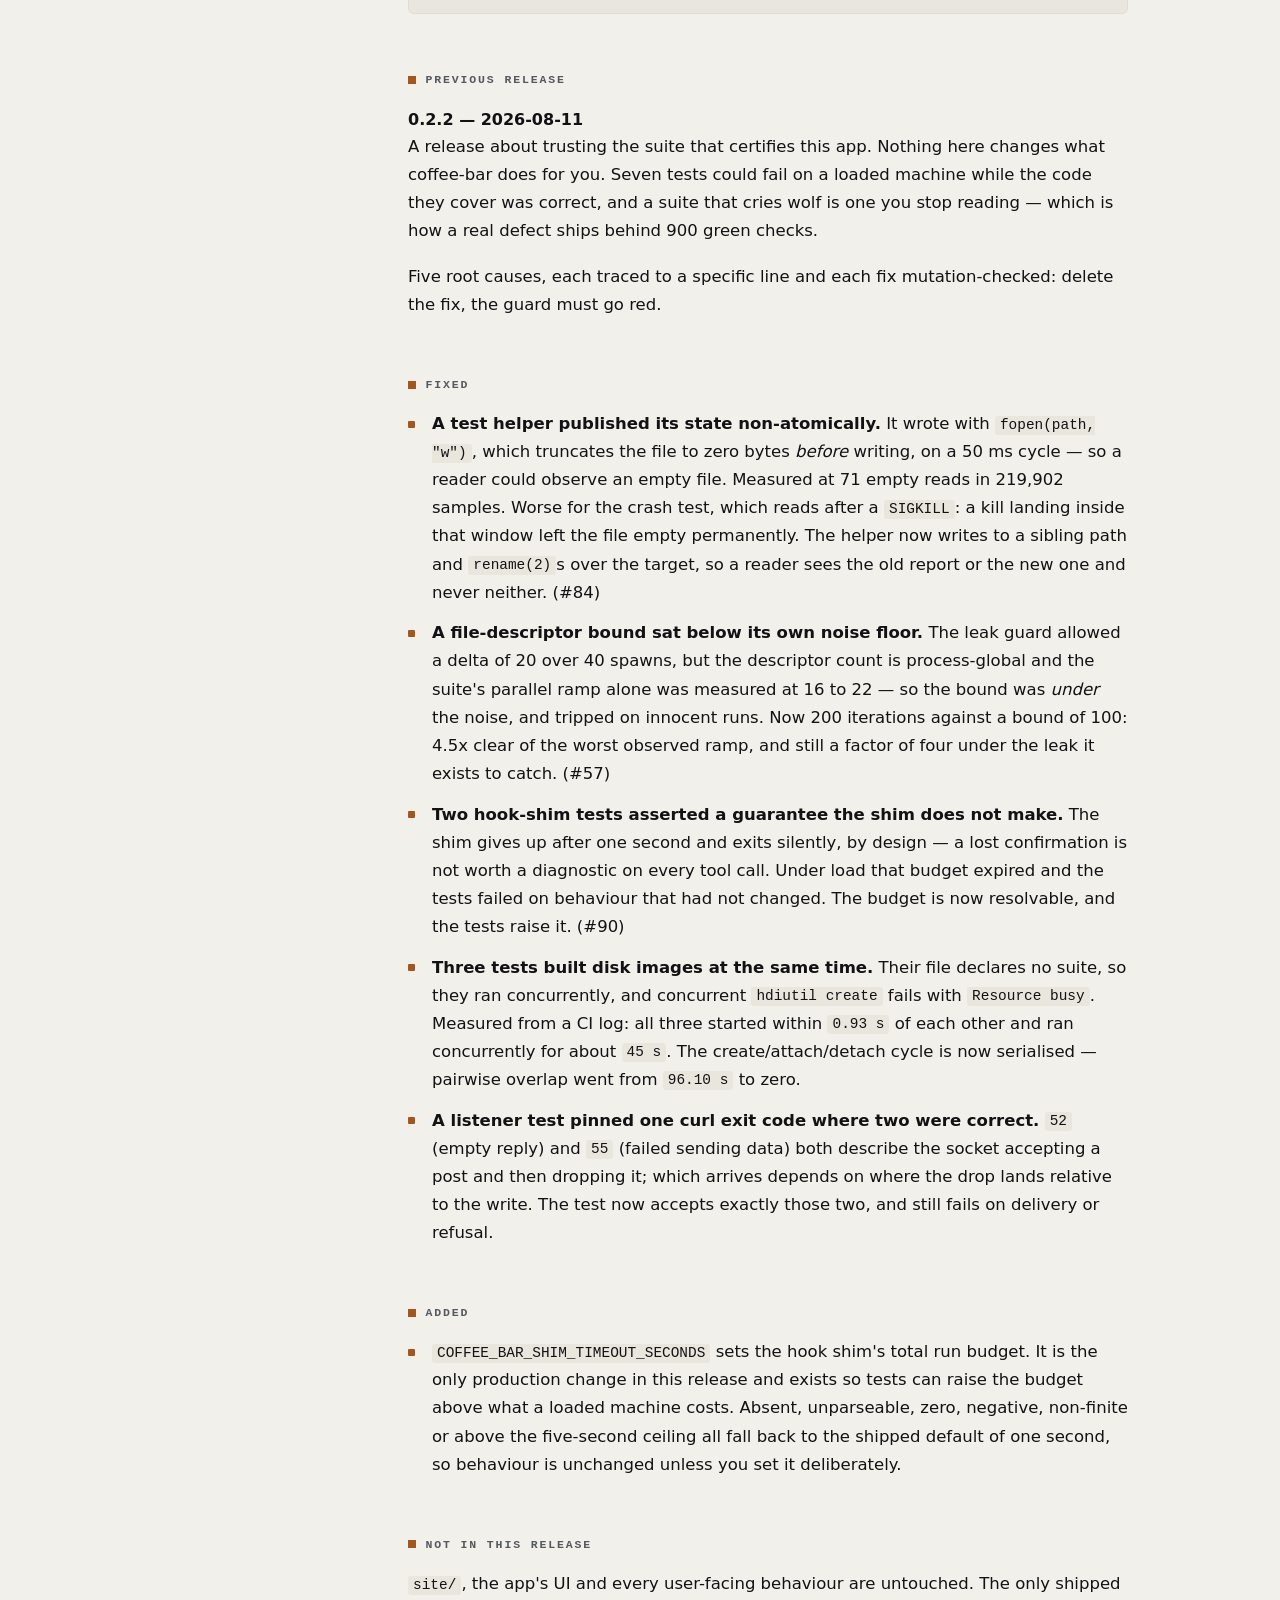
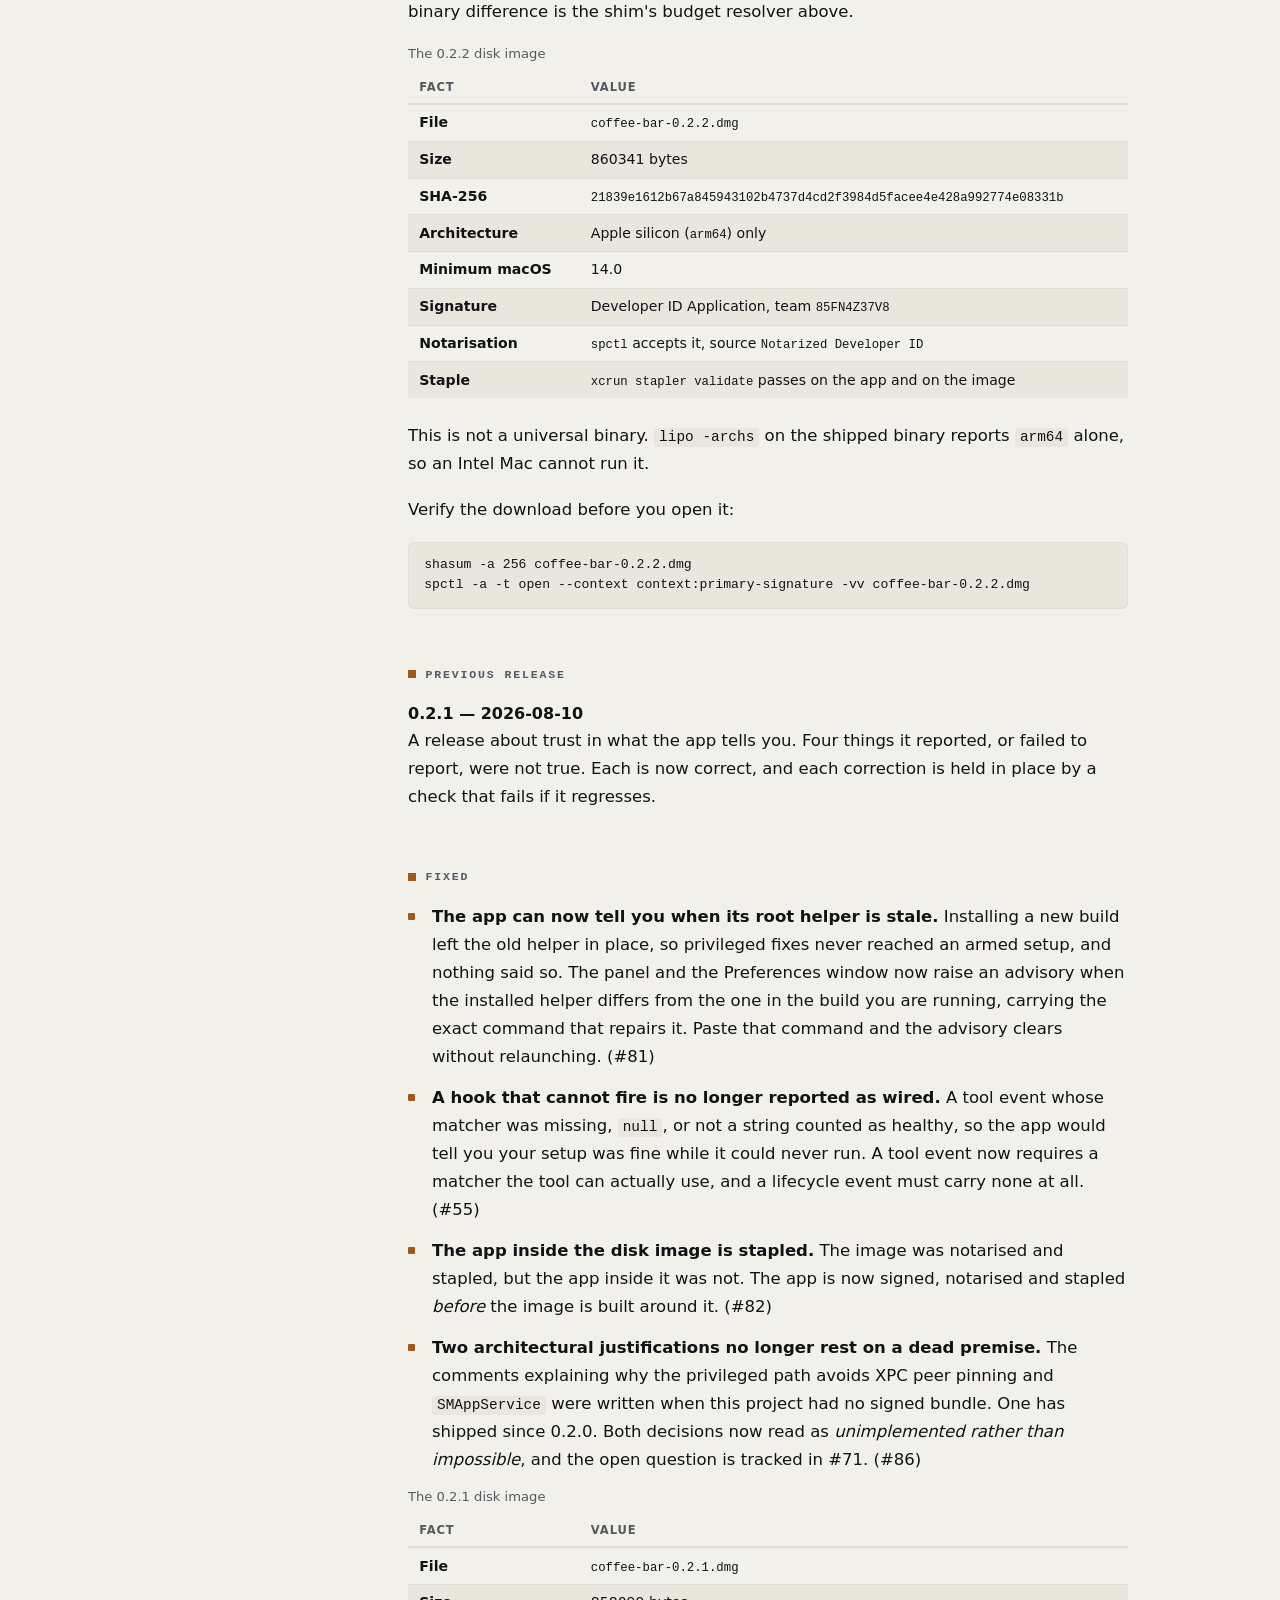
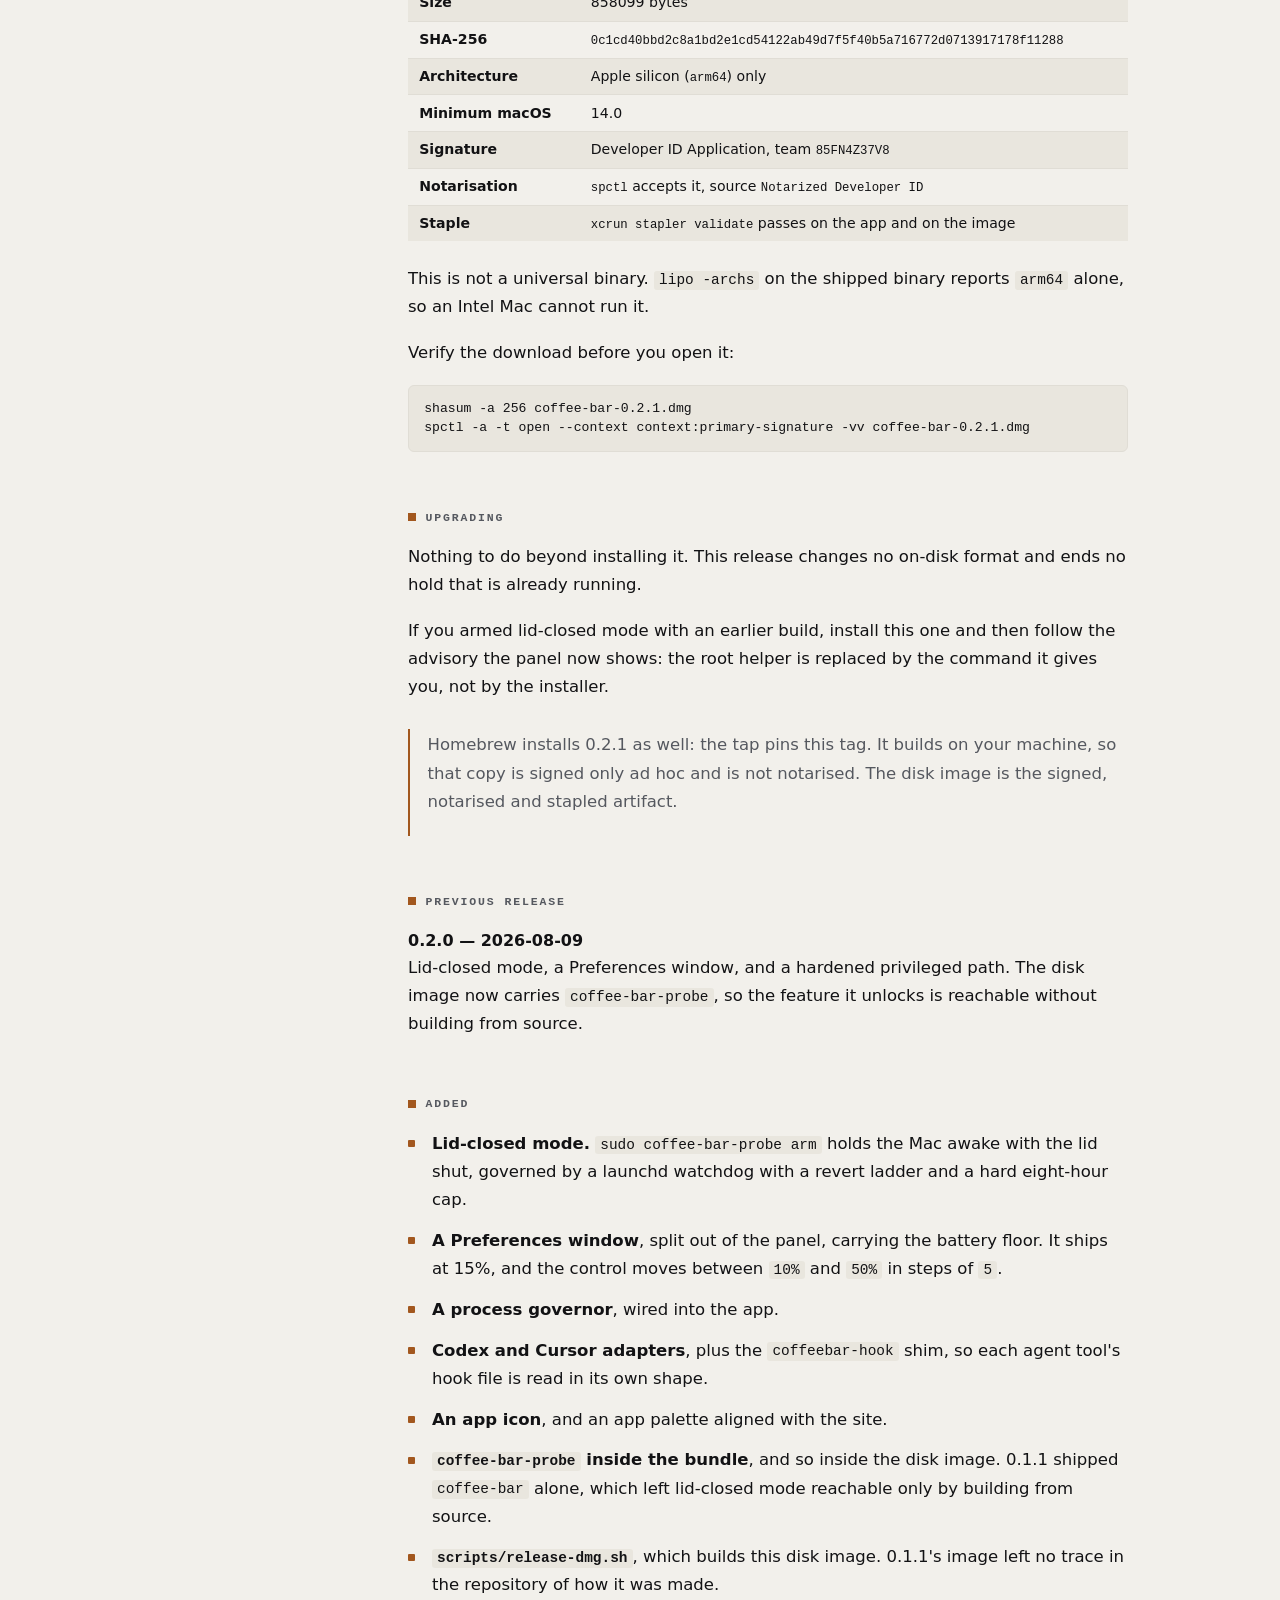
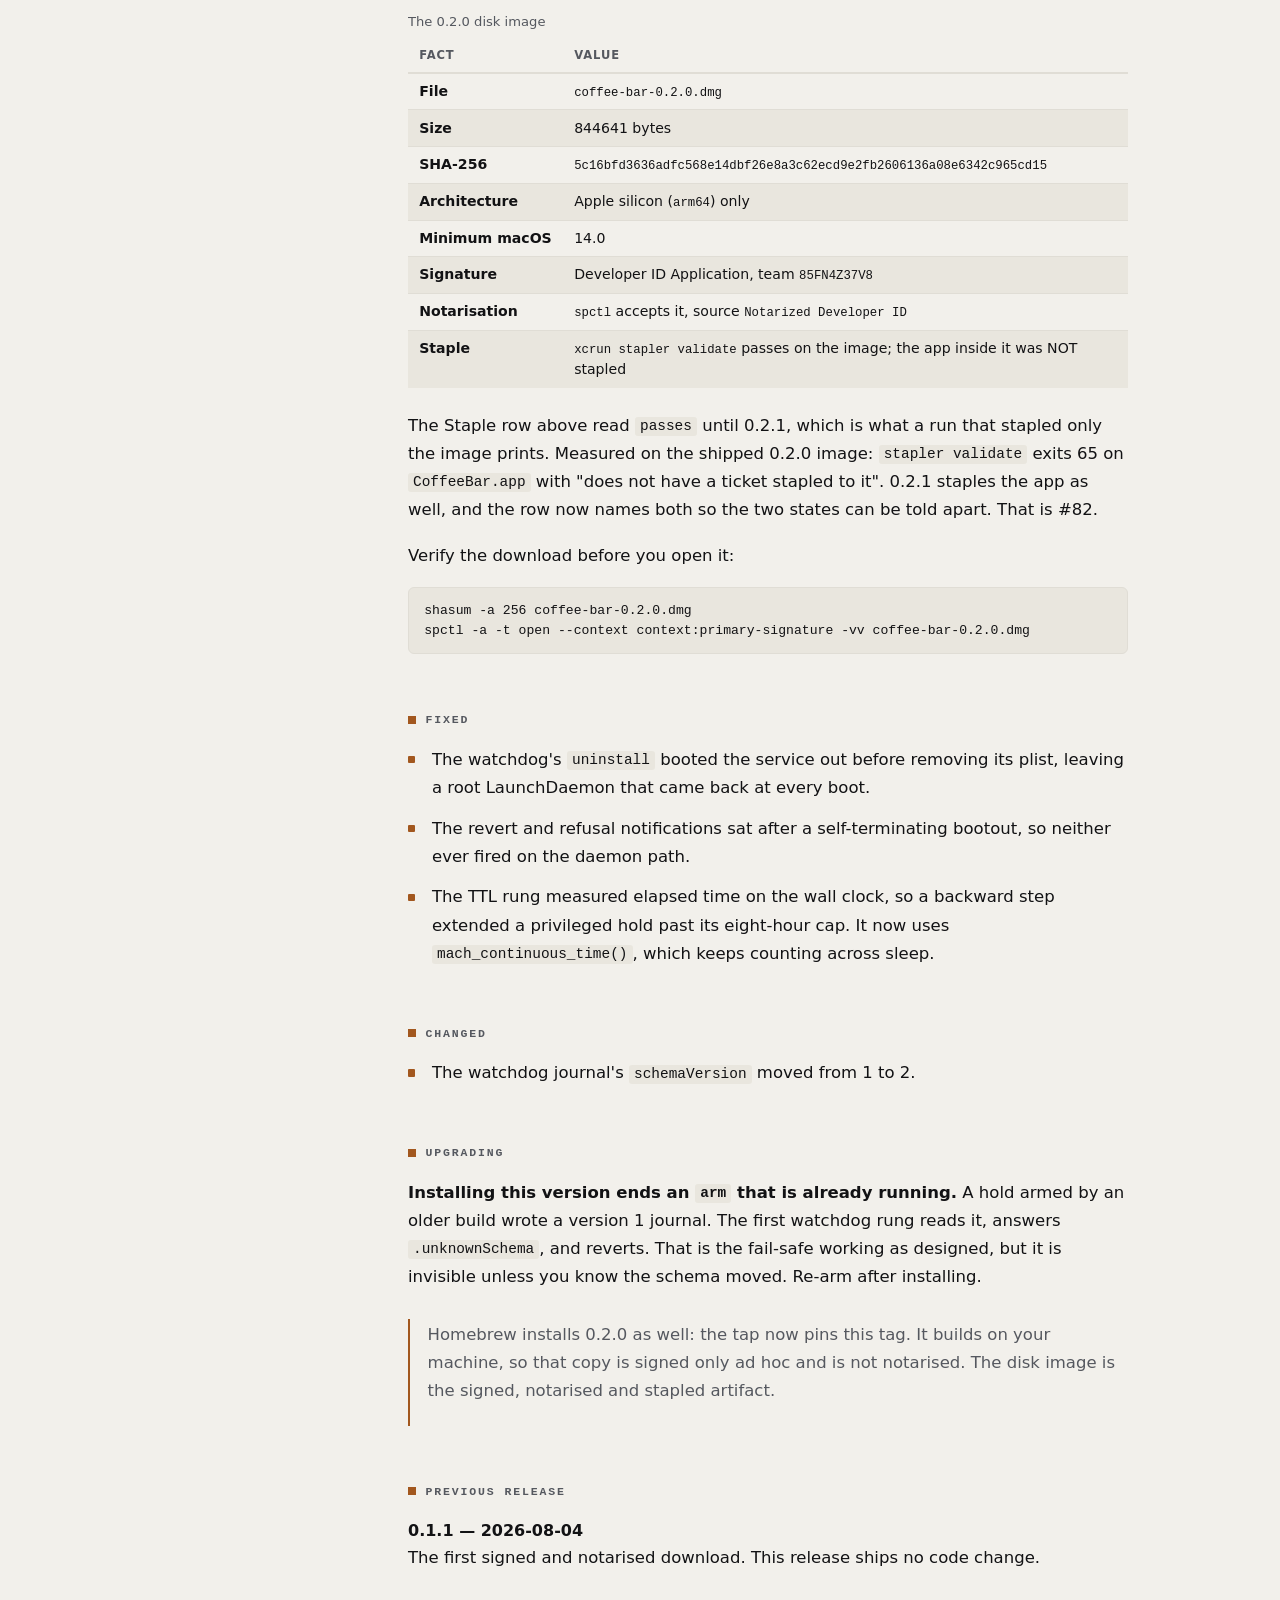
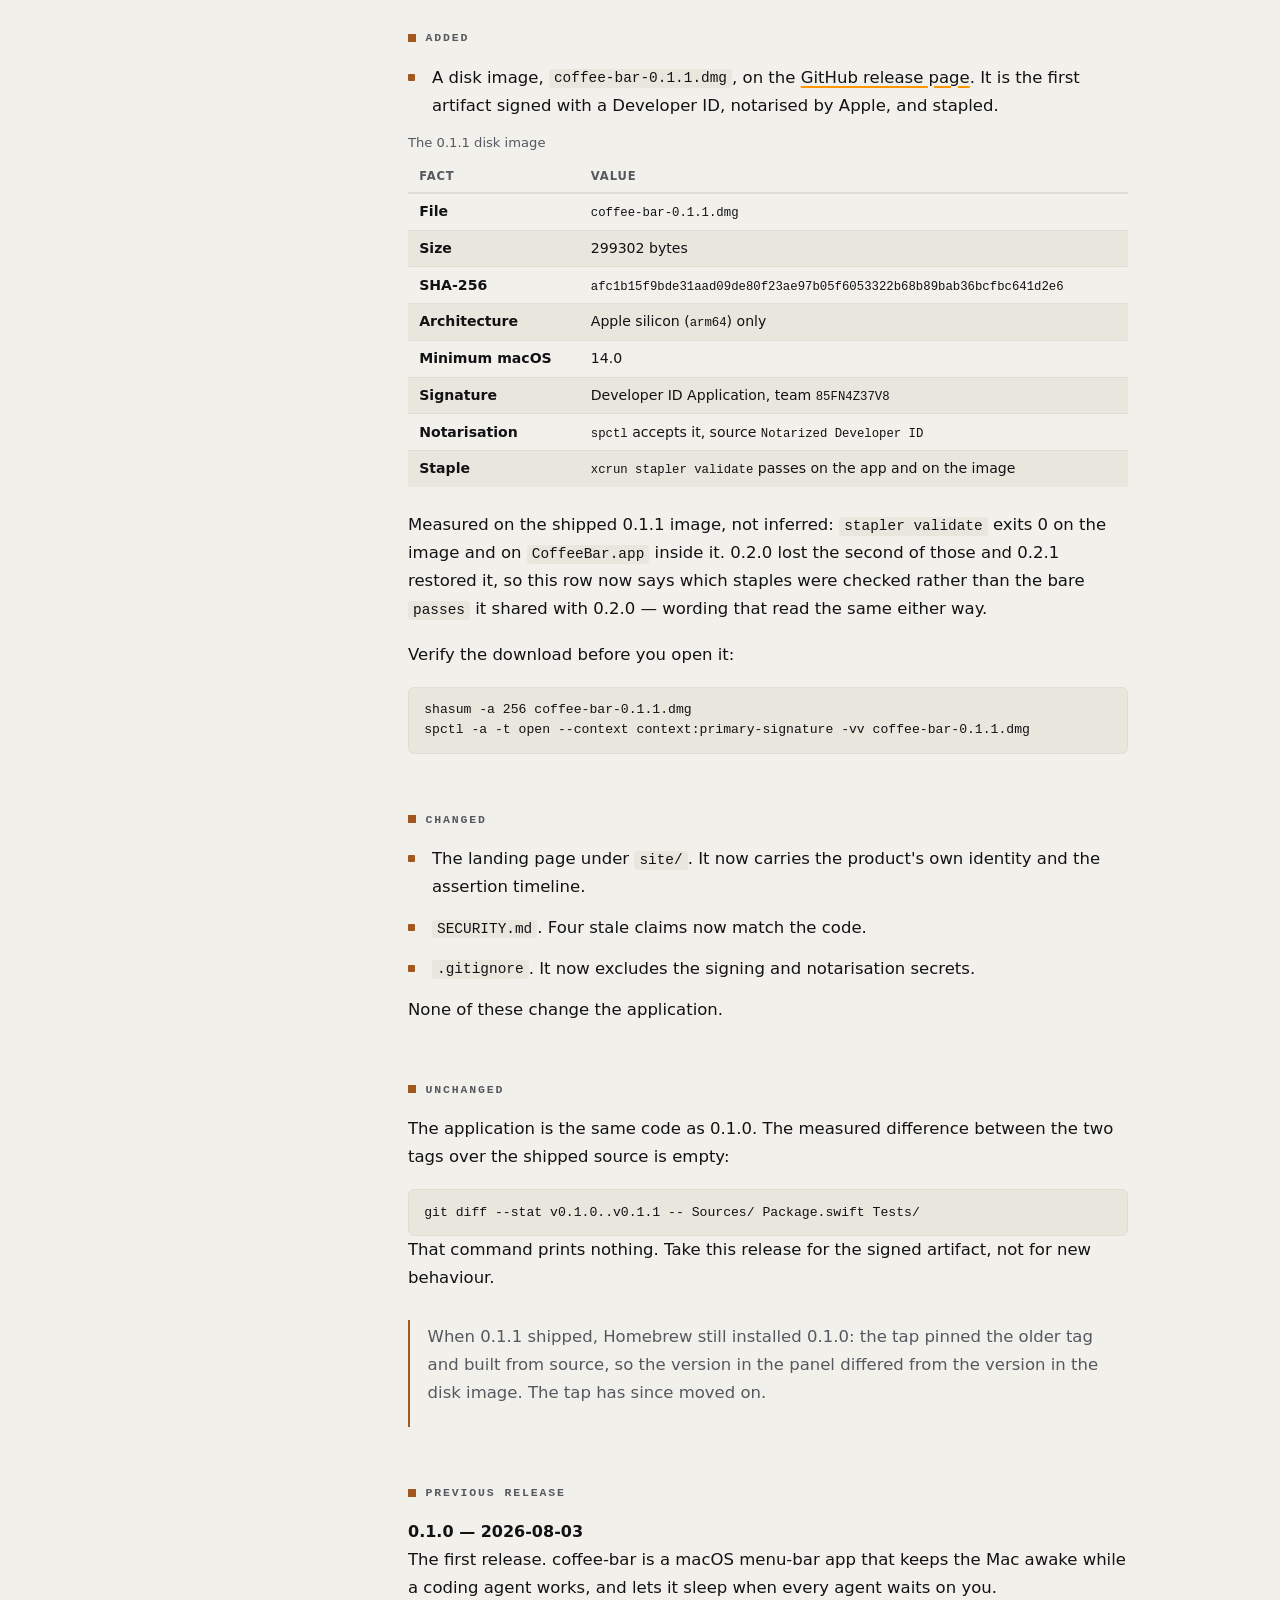
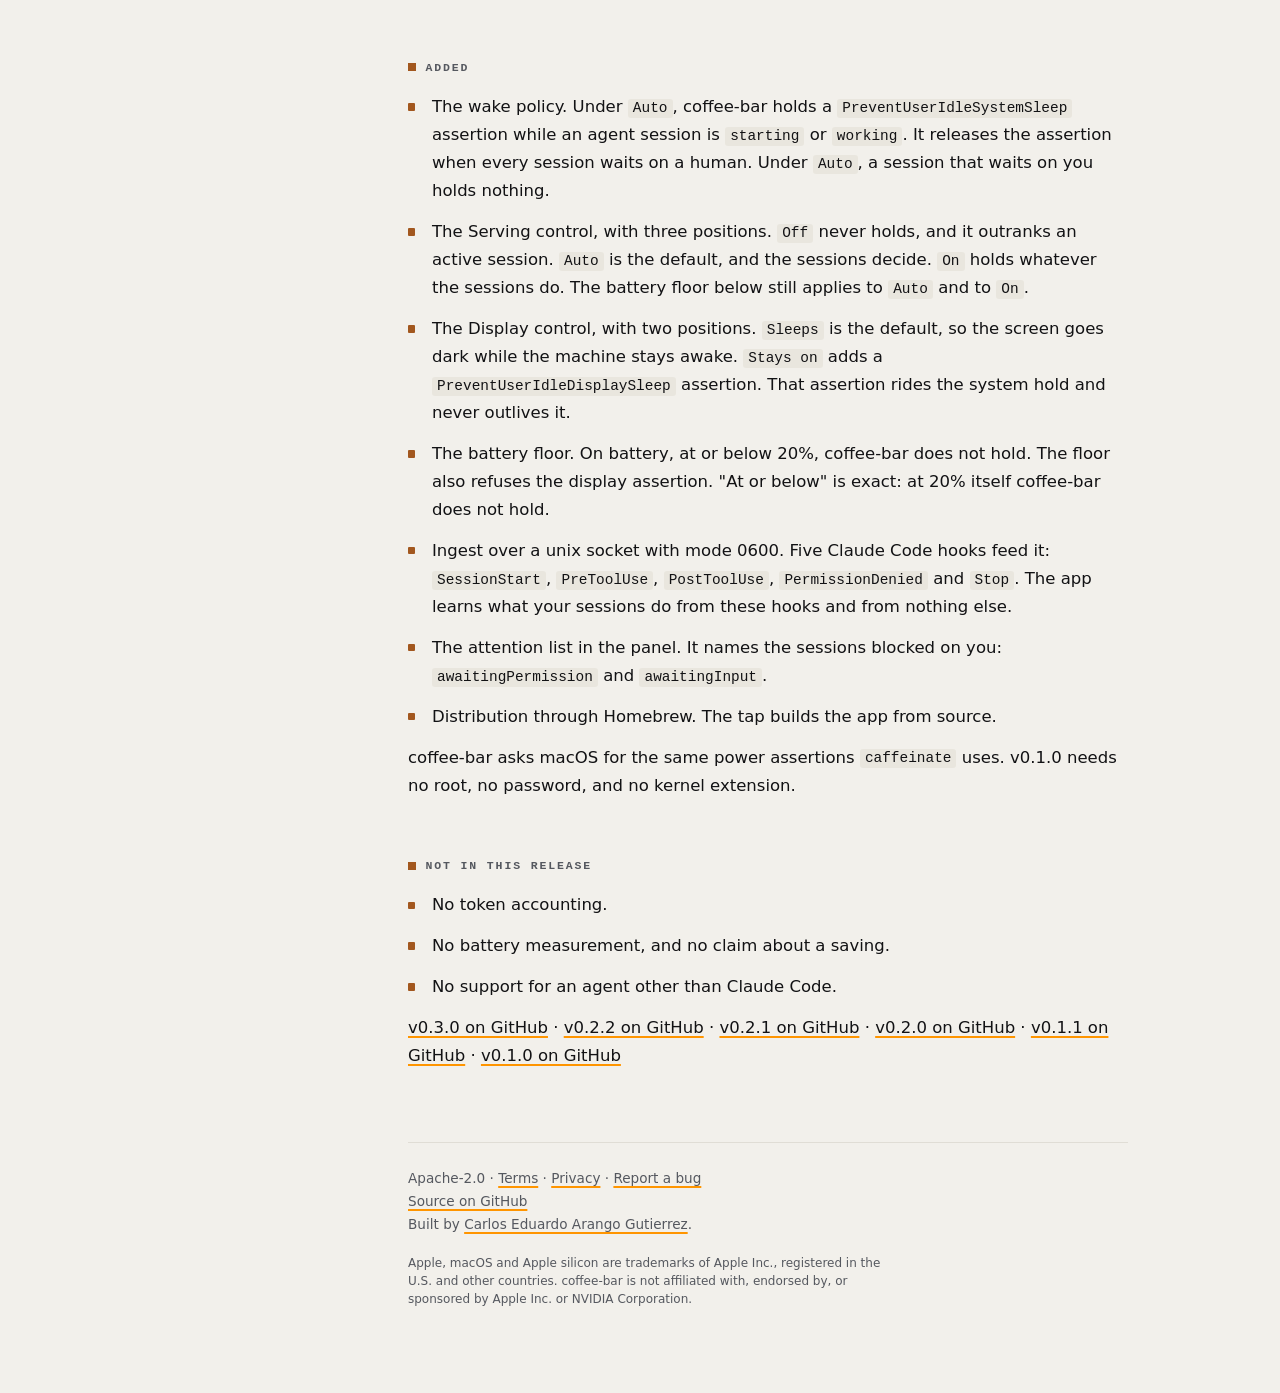
==== commit 545f775e: "docs(site): scope the egress claims to what the app actually does v0.3.0 ships an update check, so t" ====
--- a/site/changelog.html
+++ b/site/changelog.html
@@ -107,7 +107,7 @@
   <li><strong>Remove the helper again, from the same window.</strong> The app reverts the hold over XPC, reads <code>SleepDisabled</code> back to confirm it returned to 0, and only then unregisters. That order is the feature: unregistering first, or letting the read-back fail quietly, would leave the system flag set with the one thing that could clear it already gone. This is opt-in, and the app cannot reach root by any other route. (#71)</li>
   <li><strong>A quick start on first launch.</strong> coffee-bar has no Dock icon and opens no window, so a first-run user could miss every question it wanted to ask. The window now opens by itself the first time, asks three of them, and the panel gained a <strong>Check now</strong> button for the answer afterwards. (#52)</li>
   <li><strong>Open at login, if you ask for it.</strong> The menu-bar app did not survive a reboot, and the only surface that would have reported it was the panel you cannot see while the app is not running. Opening at login is an explicit opt-in: leave it alone and nothing is written, and turning it off removes what turning it on wrote. (#48)</li>
-  <li><strong>coffee-bar says when a newer version is published.</strong> It reads one static file over HTTPS from the project's own site and compares versions. It sends no identifier, sets no header, carries no query string and downloads nothing, and it is the single exception to this app's promise to make no network request. (#29)</li>
+  <li><strong>coffee-bar says when a newer version is published.</strong> It reads one static file over HTTPS from the project's own site and compares versions. It sends no identifier, sets no header, carries no query string and downloads nothing, and it is the one outbound request this app makes. (#29)</li>
   <li><strong>An agent can read coffee-bar's own state.</strong> <code>GET /status</code> on the ingest socket returns JSON: the version the panel shows, the control position you chose, whether a hold is in force, how many sessions are working, how many are waiting on you, one word for hook health, and whether this process is answering. It is read-only, it publishes counts and never sessions, and the hook channel that agents already post to still answers with an empty body, so nothing coffee-bar knows reaches an agent that did not go and read it. (#9)</li>
   <li><strong>The lid-closed hold is a setting you choose.</strong> The default is now the length of an agent run you meant to leave going, eight hours, rather than half an hour, and the ceiling is twenty-four hours. On battery the hold still ends at the daemon's own floor before any of that, which is the protection that matters when you arm it and walk away. (#74)</li>
   <li><strong>The Mac stays reachable, not just awake.</strong> Holding the CPU running does not keep network clients served, so a machine reached over SSH could be awake and unreachable, which is awake for nobody. coffee-bar now raises a network assertion beside the system one, whichever way the display setting is set. (#60)</li>
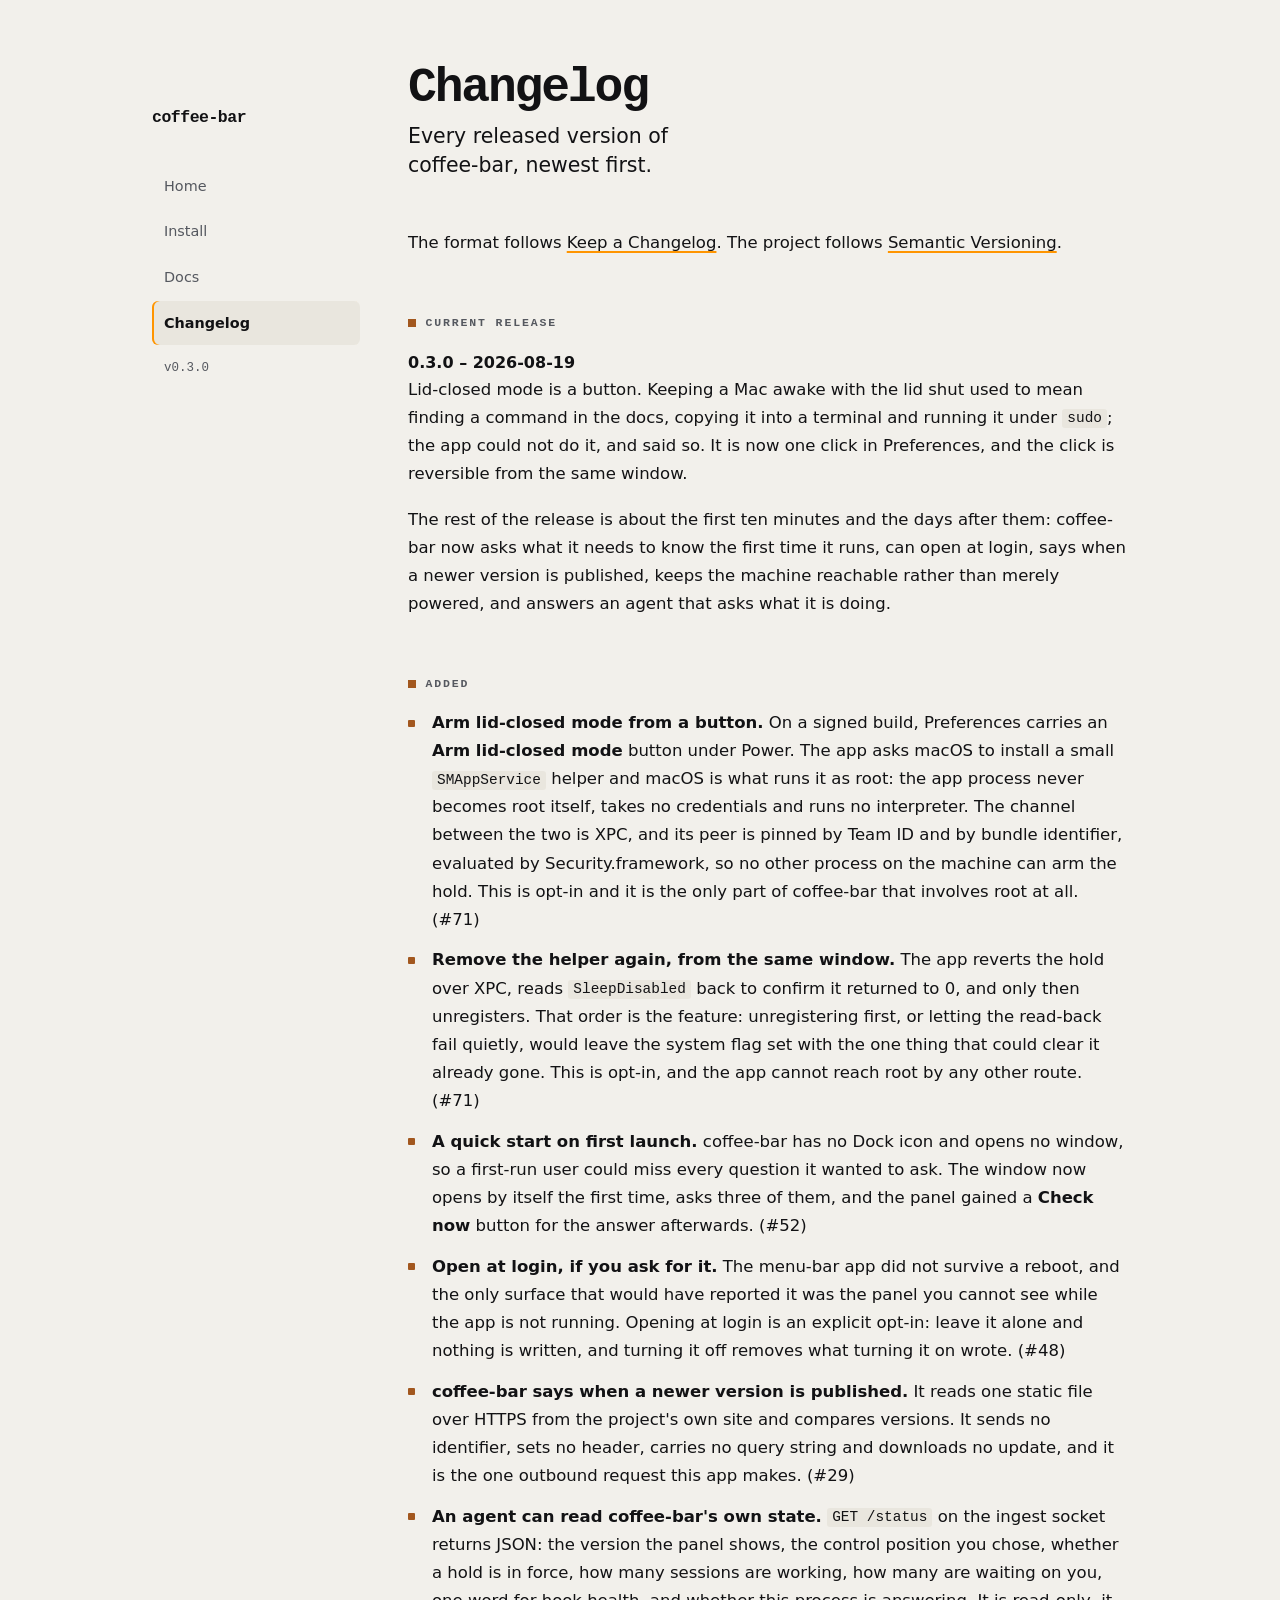
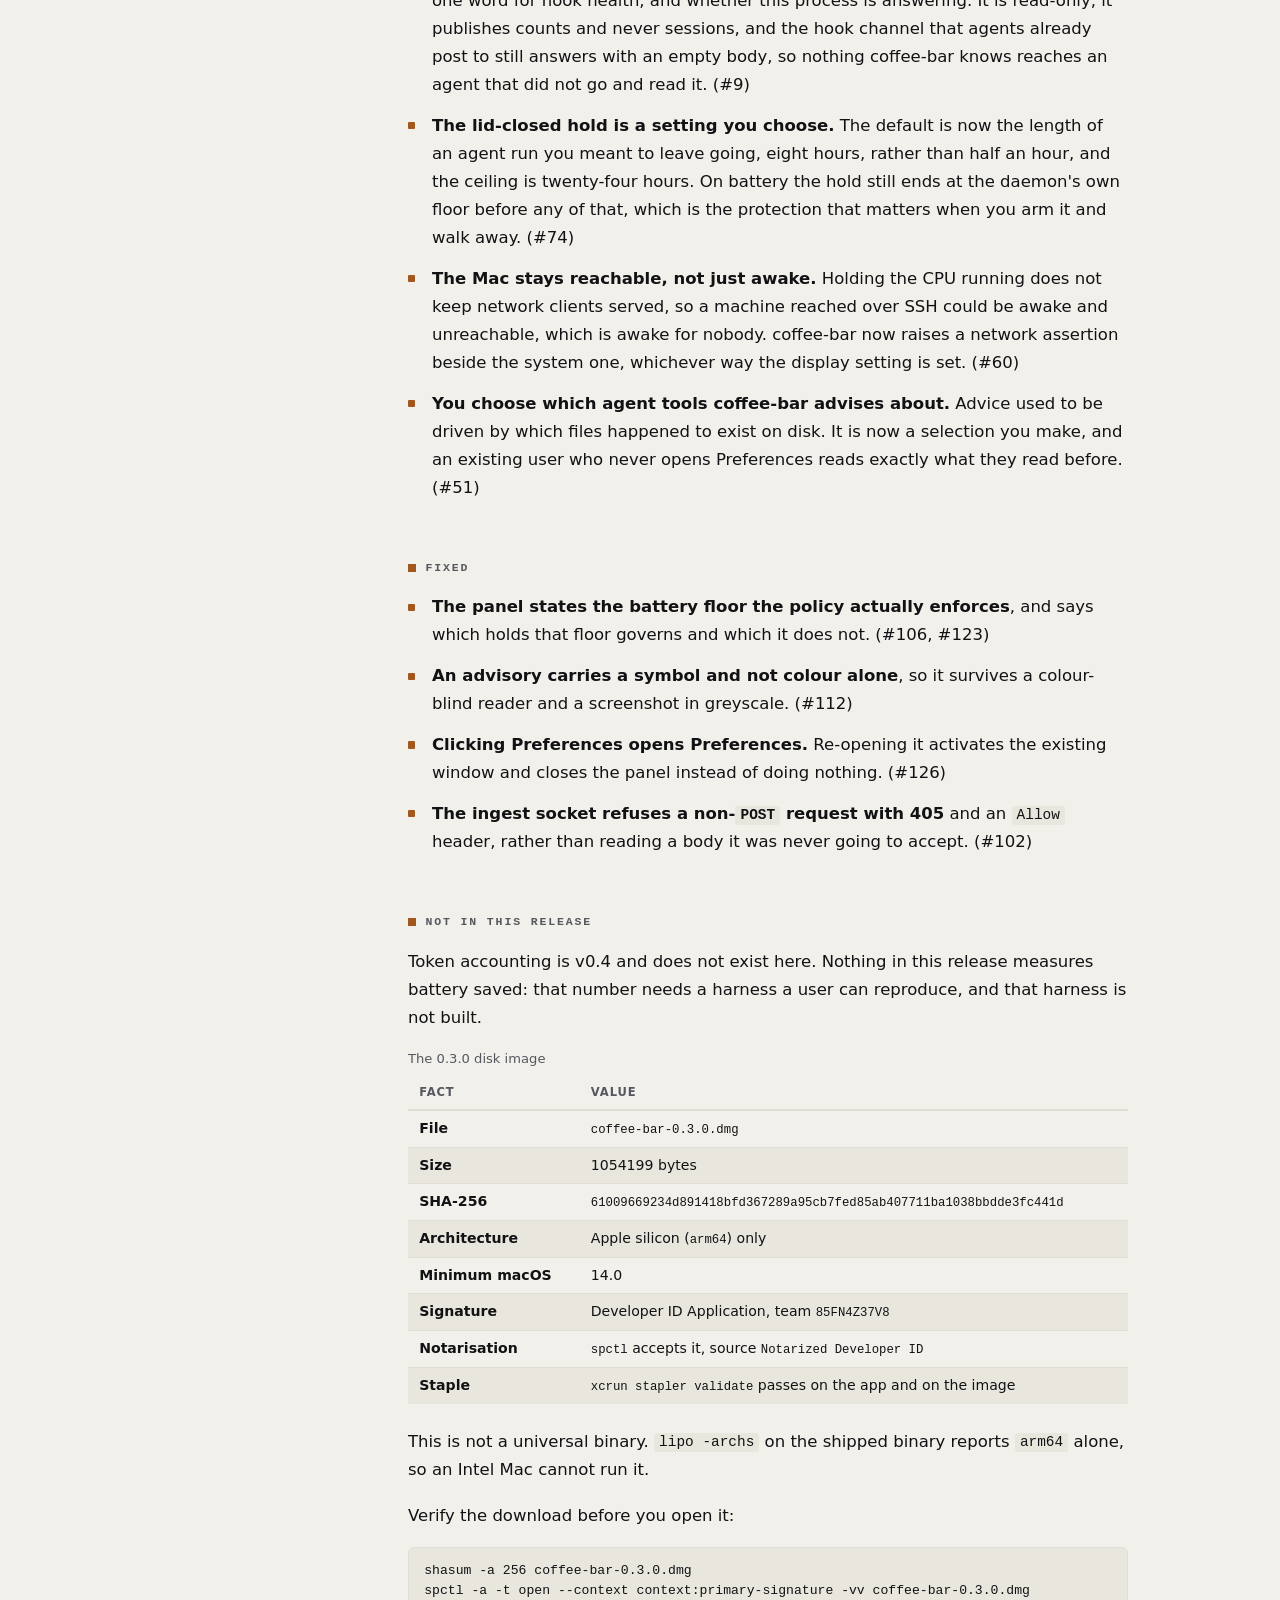
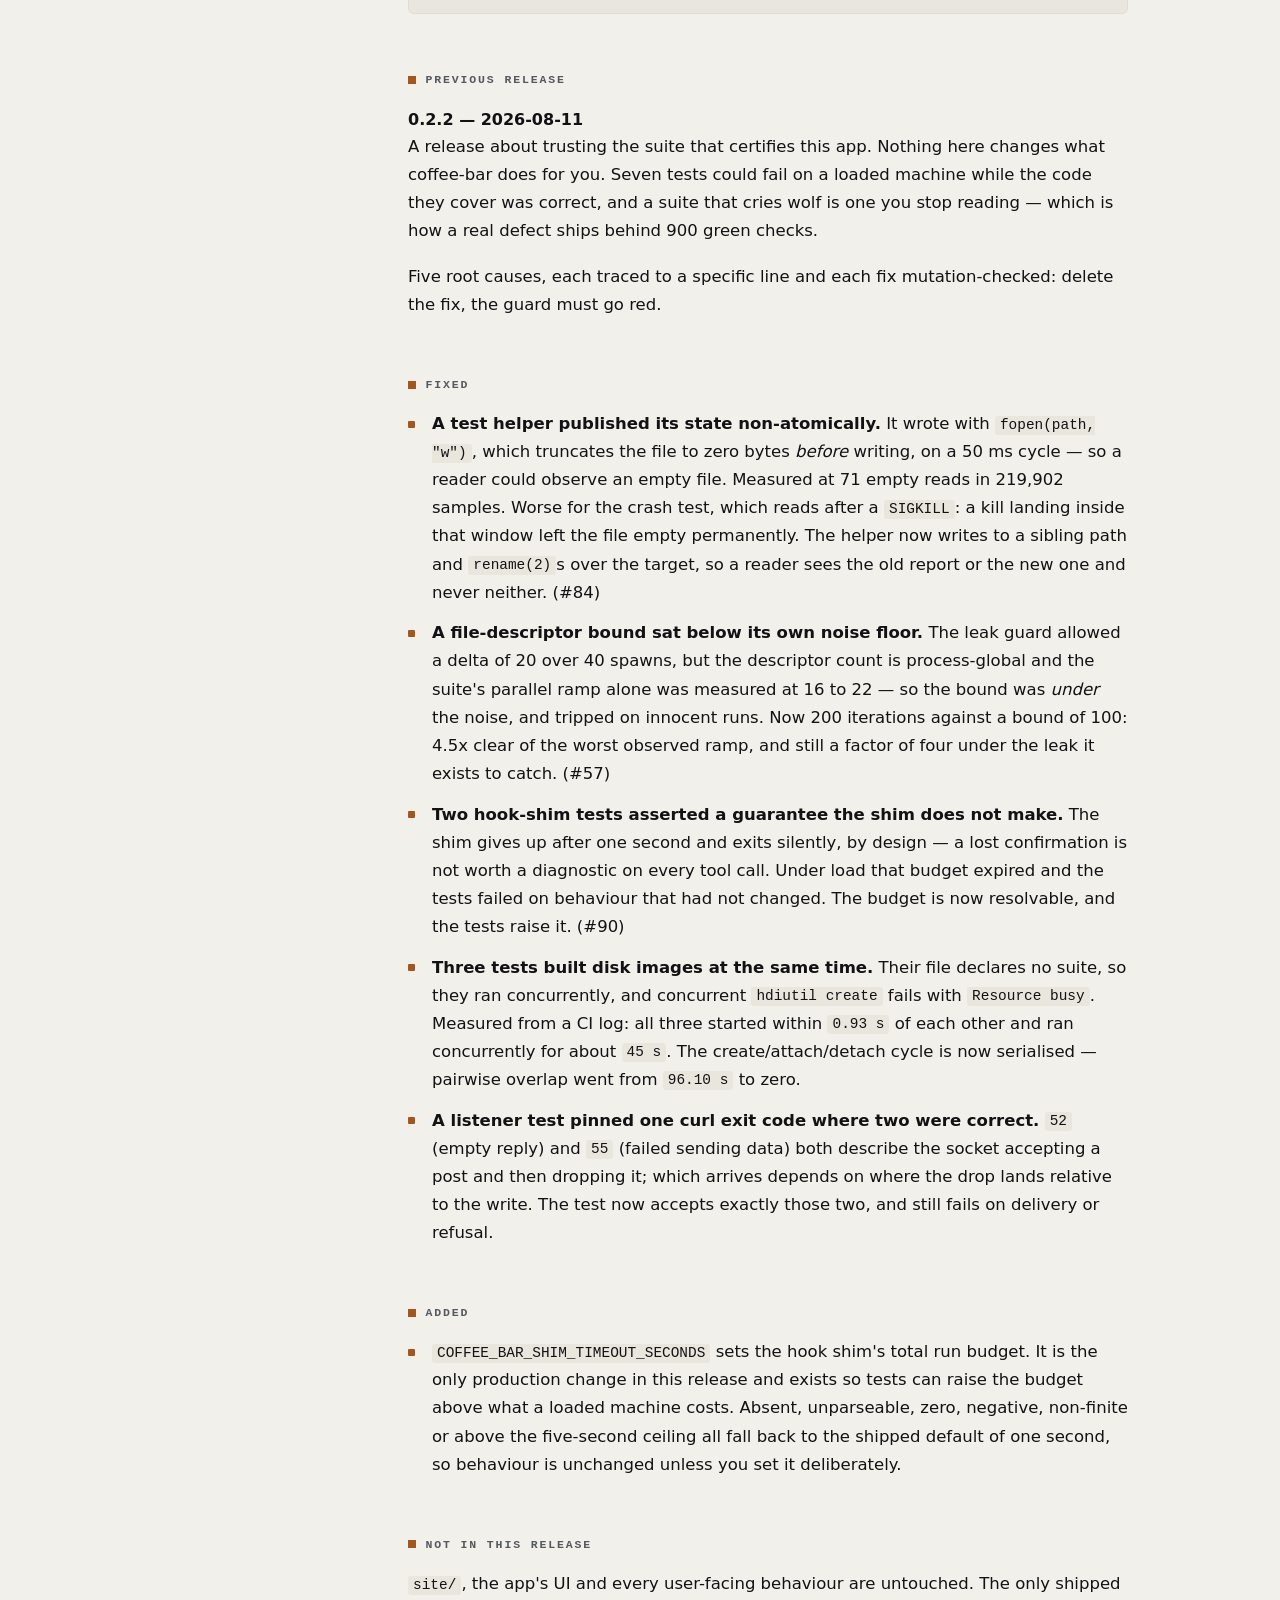
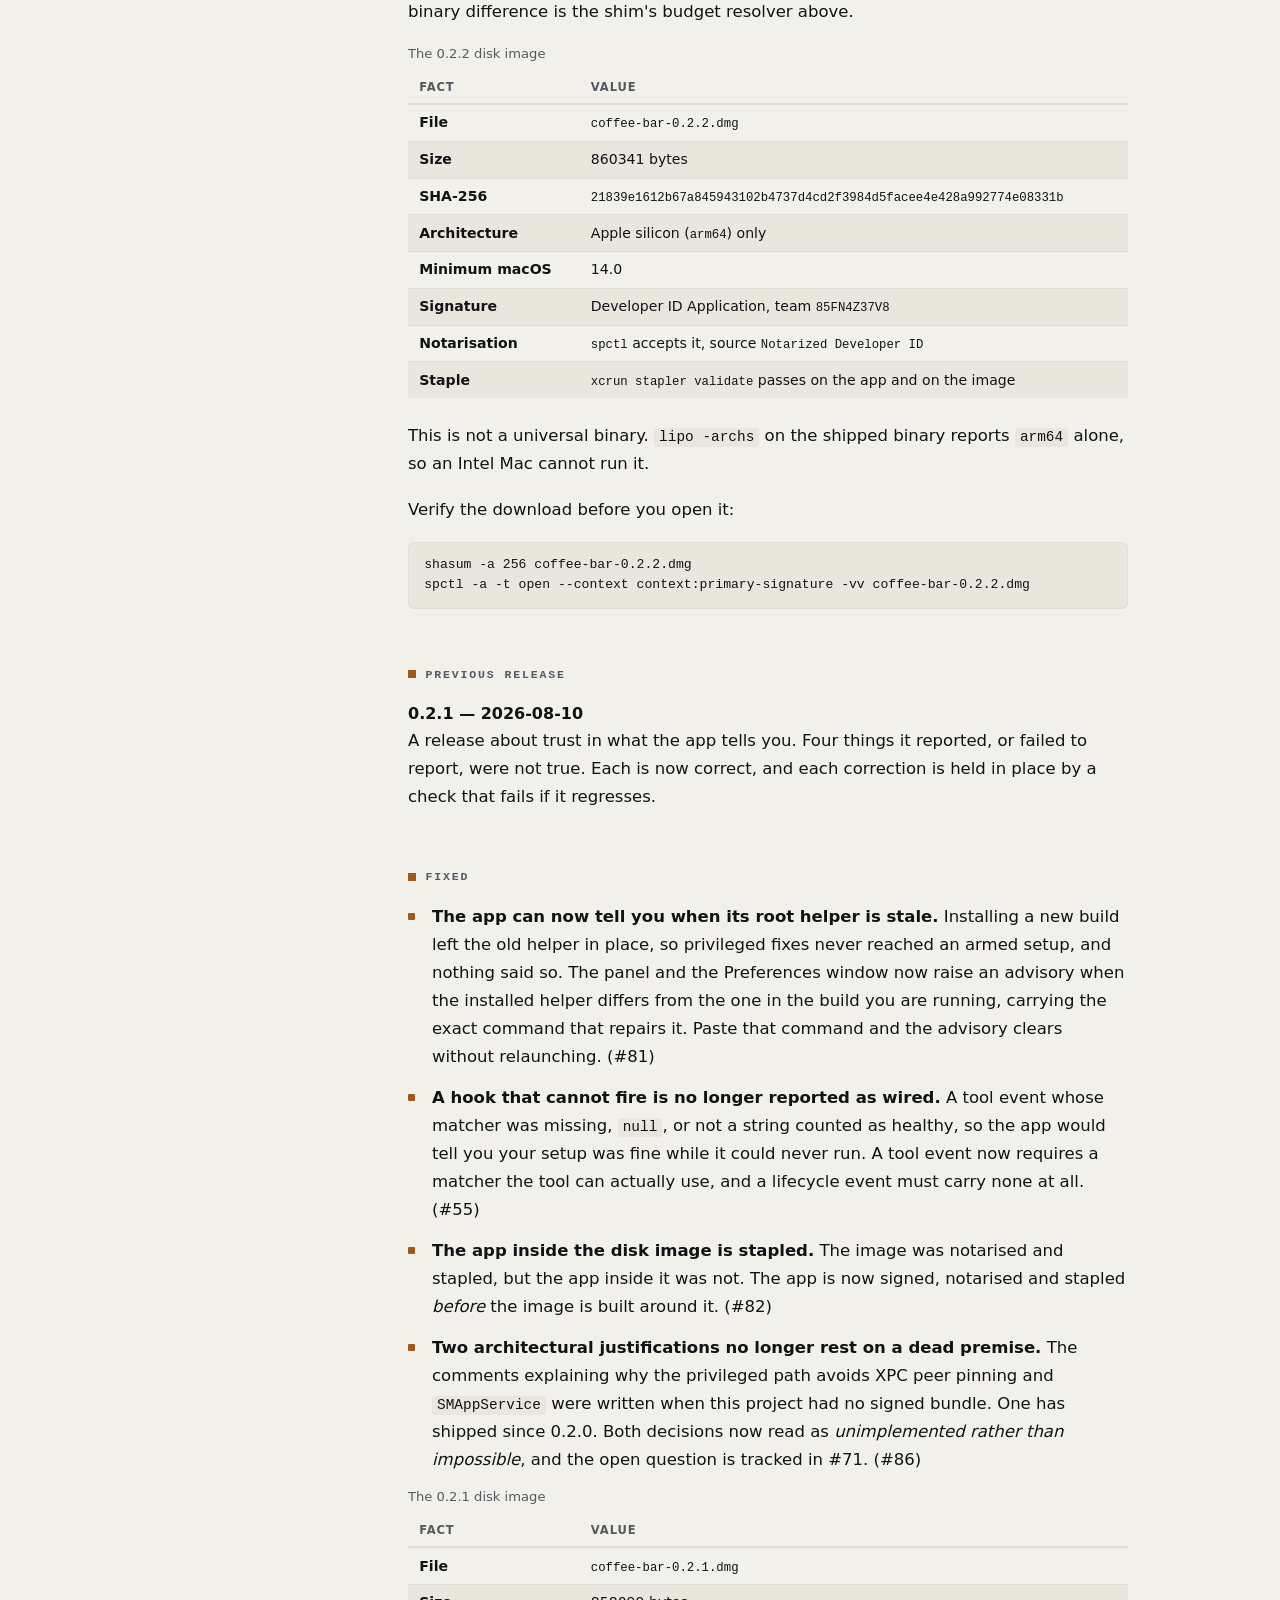
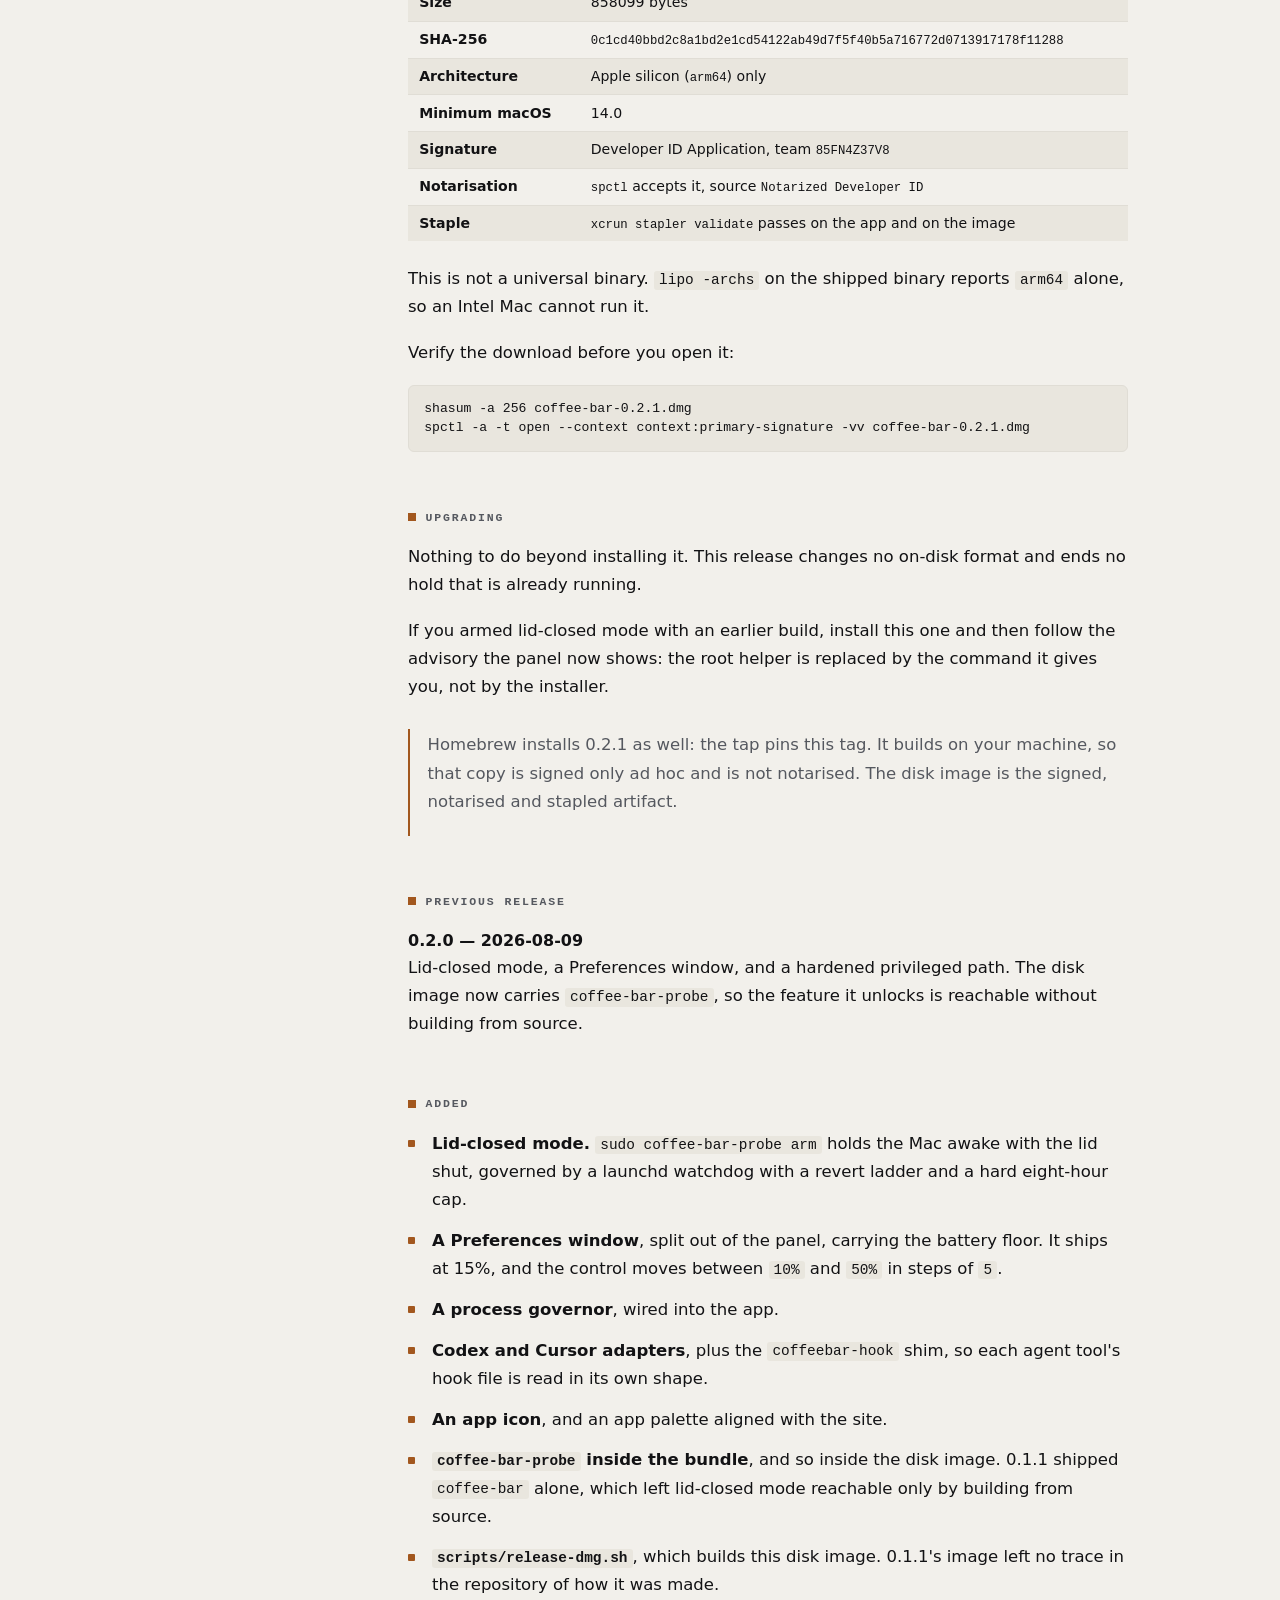
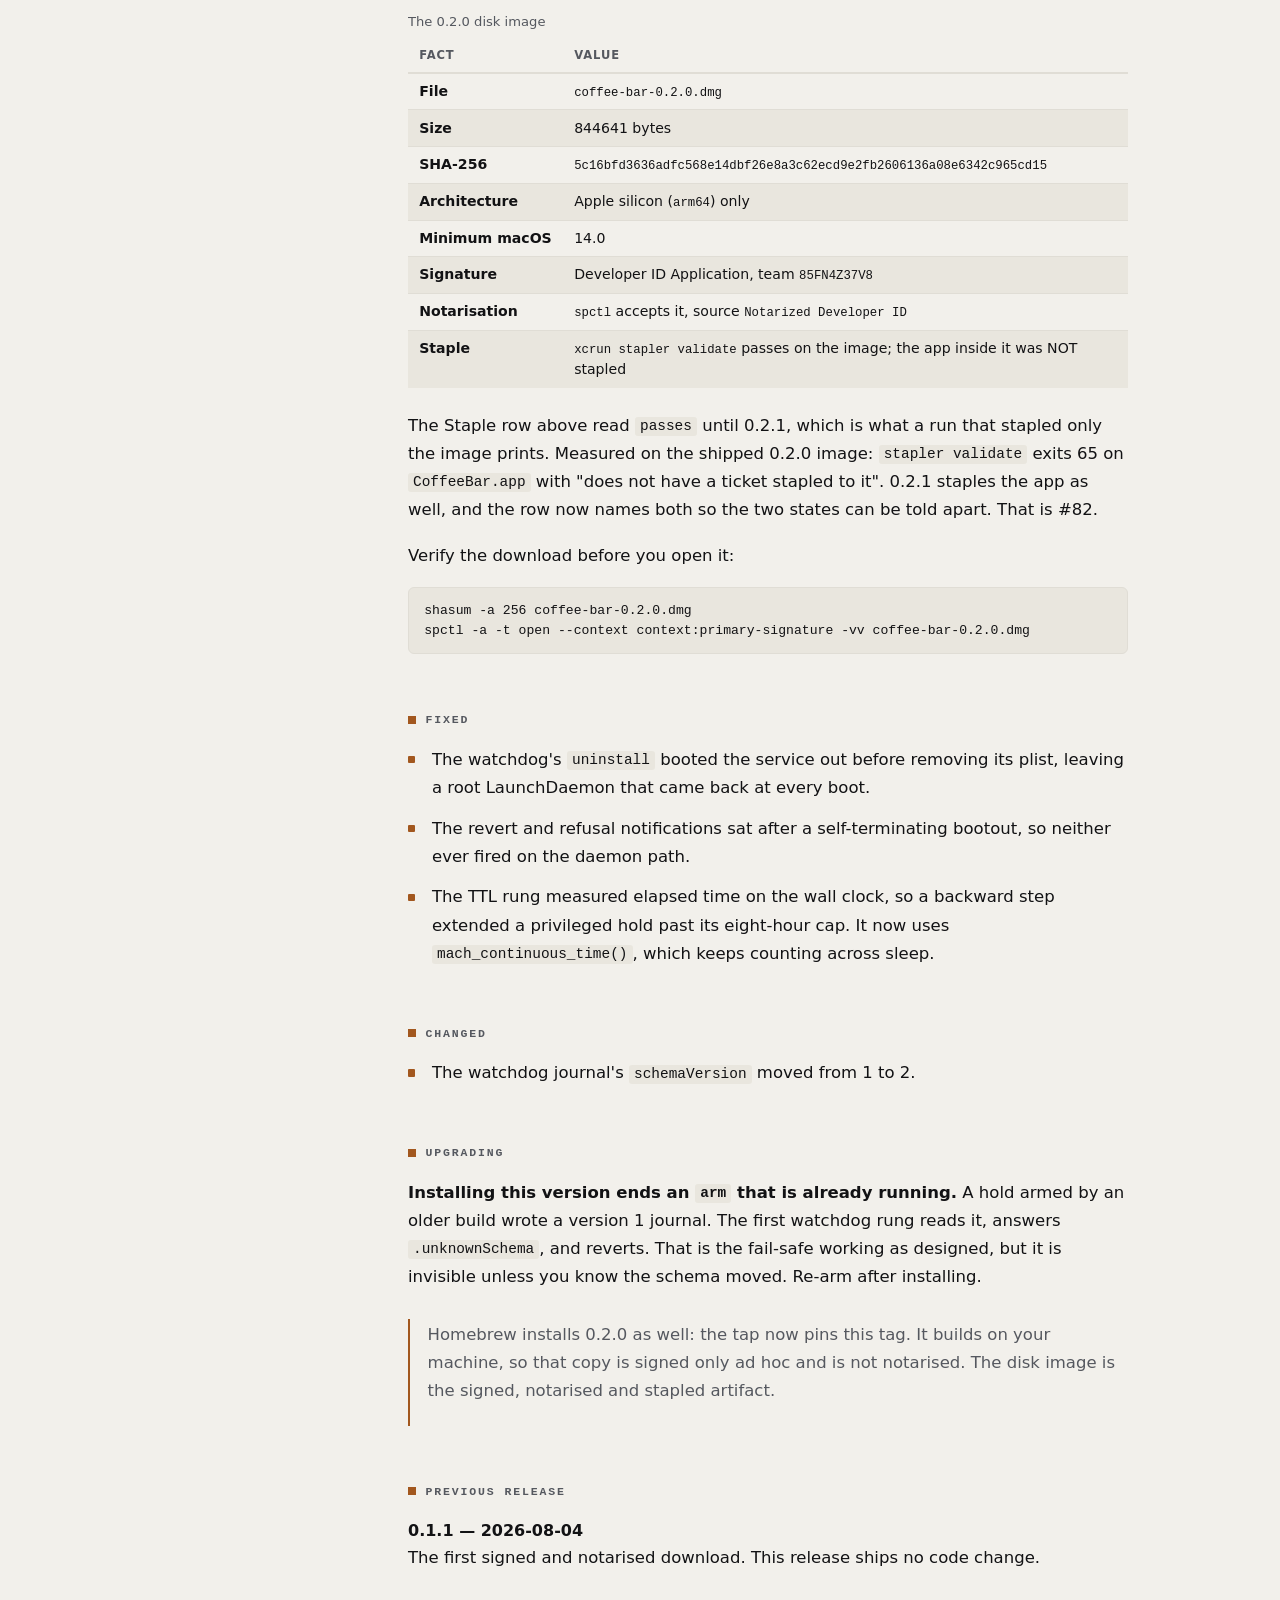
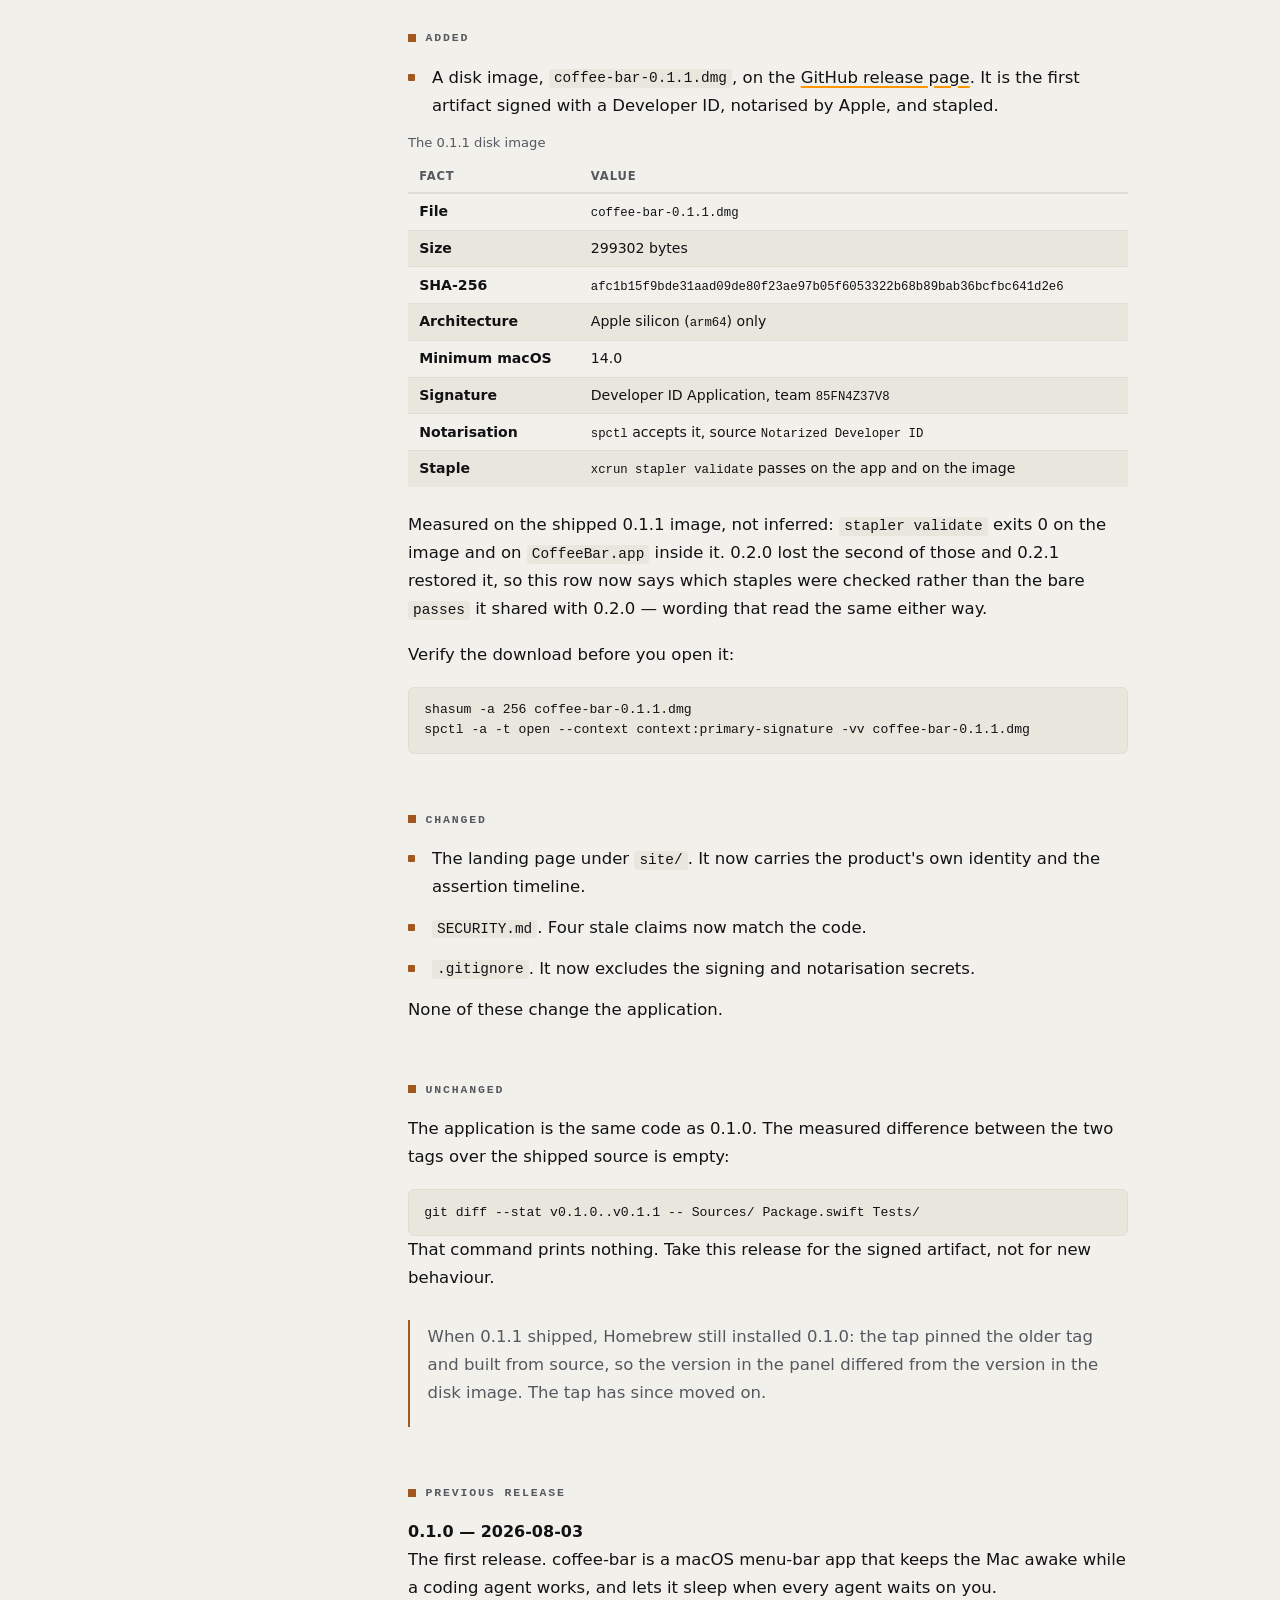
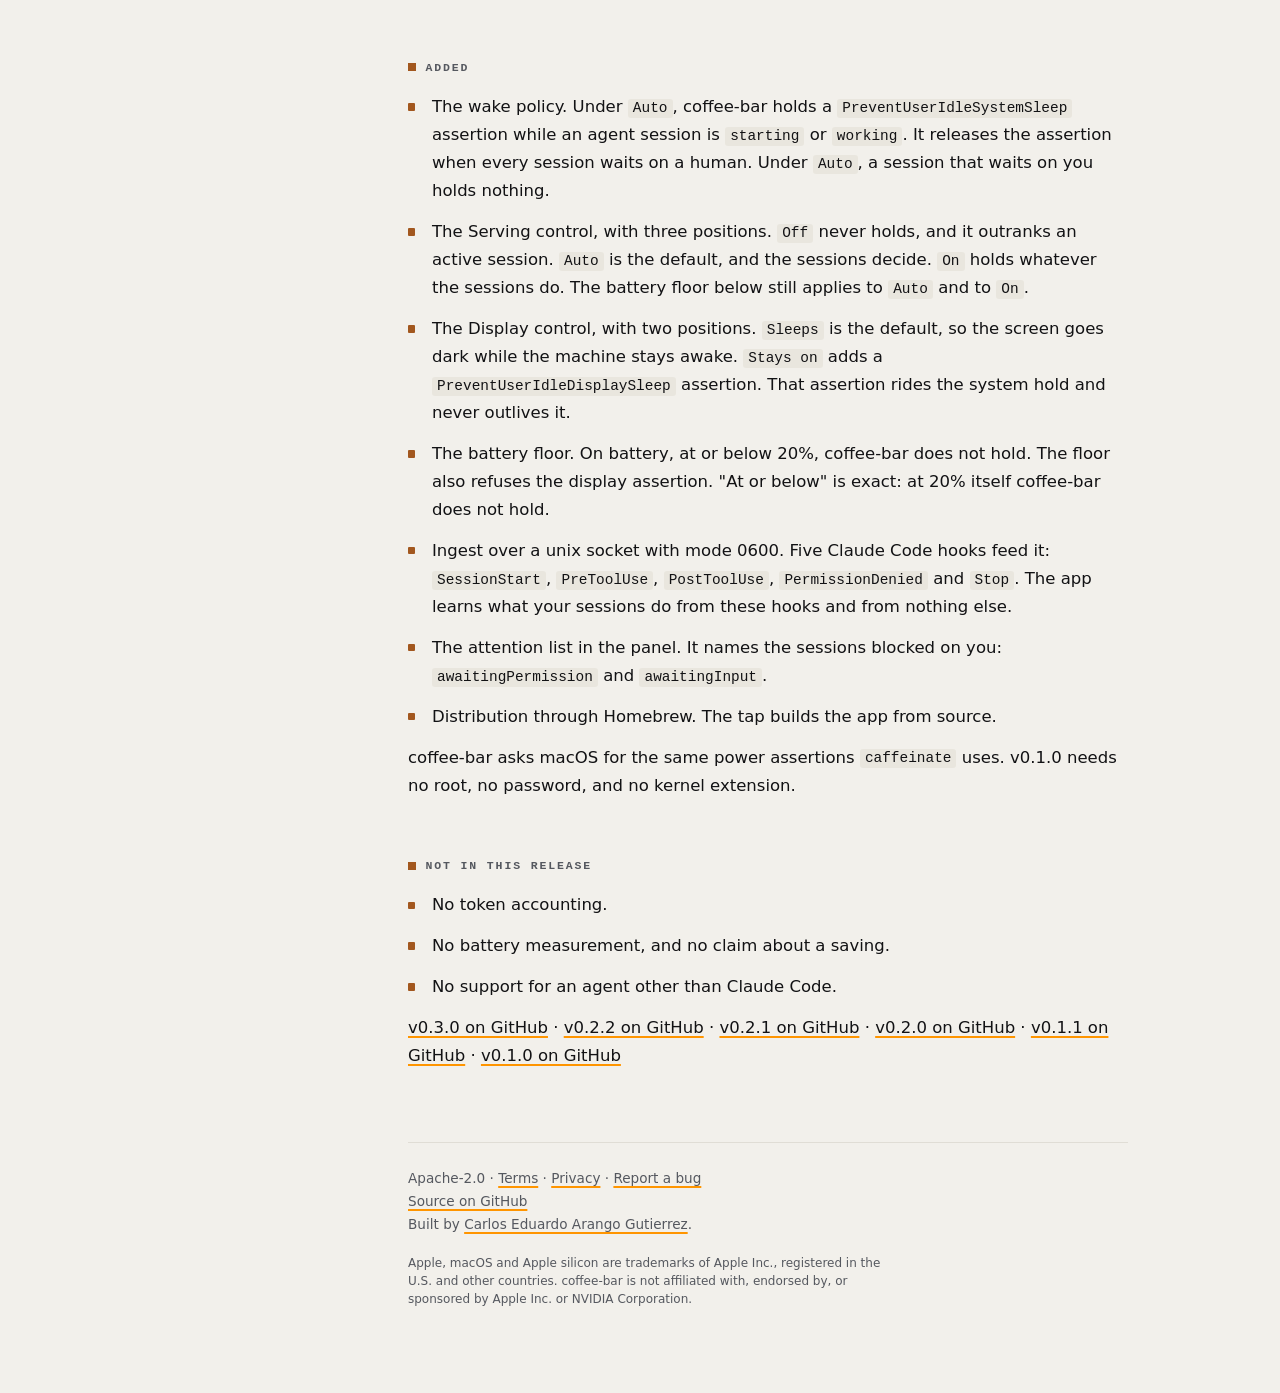
==== commit 8a4e98da: "docs(release): say the update check downloads no update, not nothing The 0.3.0 entry said the check " ====
--- a/site/changelog.html
+++ b/site/changelog.html
@@ -107,7 +107,7 @@
   <li><strong>Remove the helper again, from the same window.</strong> The app reverts the hold over XPC, reads <code>SleepDisabled</code> back to confirm it returned to 0, and only then unregisters. That order is the feature: unregistering first, or letting the read-back fail quietly, would leave the system flag set with the one thing that could clear it already gone. This is opt-in, and the app cannot reach root by any other route. (#71)</li>
   <li><strong>A quick start on first launch.</strong> coffee-bar has no Dock icon and opens no window, so a first-run user could miss every question it wanted to ask. The window now opens by itself the first time, asks three of them, and the panel gained a <strong>Check now</strong> button for the answer afterwards. (#52)</li>
   <li><strong>Open at login, if you ask for it.</strong> The menu-bar app did not survive a reboot, and the only surface that would have reported it was the panel you cannot see while the app is not running. Opening at login is an explicit opt-in: leave it alone and nothing is written, and turning it off removes what turning it on wrote. (#48)</li>
-  <li><strong>coffee-bar says when a newer version is published.</strong> It reads one static file over HTTPS from the project's own site and compares versions. It sends no identifier, sets no header, carries no query string and downloads nothing, and it is the one outbound request this app makes. (#29)</li>
+  <li><strong>coffee-bar says when a newer version is published.</strong> It reads one static file over HTTPS from the project's own site and compares versions. It sends no identifier, sets no header, carries no query string and downloads no update, and it is the one outbound request this app makes. (#29)</li>
   <li><strong>An agent can read coffee-bar's own state.</strong> <code>GET /status</code> on the ingest socket returns JSON: the version the panel shows, the control position you chose, whether a hold is in force, how many sessions are working, how many are waiting on you, one word for hook health, and whether this process is answering. It is read-only, it publishes counts and never sessions, and the hook channel that agents already post to still answers with an empty body, so nothing coffee-bar knows reaches an agent that did not go and read it. (#9)</li>
   <li><strong>The lid-closed hold is a setting you choose.</strong> The default is now the length of an agent run you meant to leave going, eight hours, rather than half an hour, and the ceiling is twenty-four hours. On battery the hold still ends at the daemon's own floor before any of that, which is the protection that matters when you arm it and walk away. (#74)</li>
   <li><strong>The Mac stays reachable, not just awake.</strong> Holding the CPU running does not keep network clients served, so a machine reached over SSH could be awake and unreachable, which is awake for nobody. coffee-bar now raises a network assertion beside the system one, whichever way the display setting is set. (#60)</li>
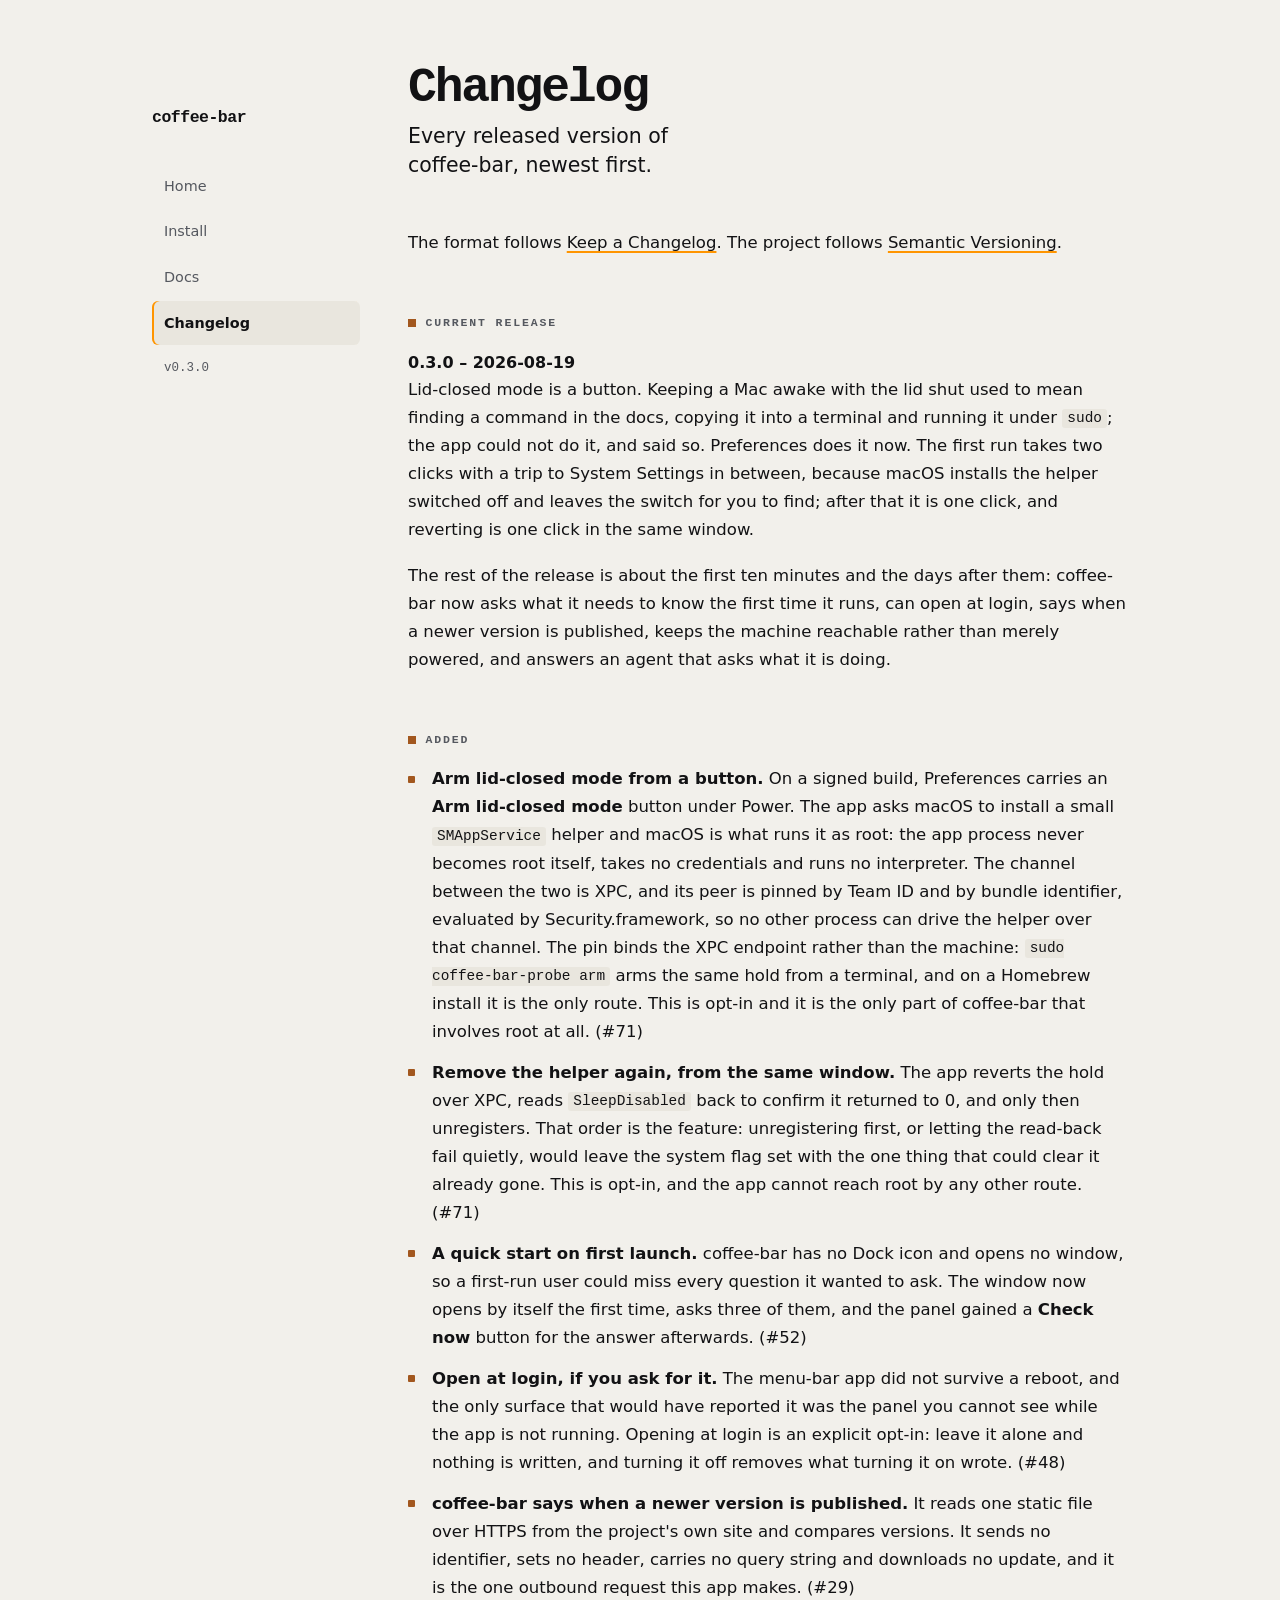
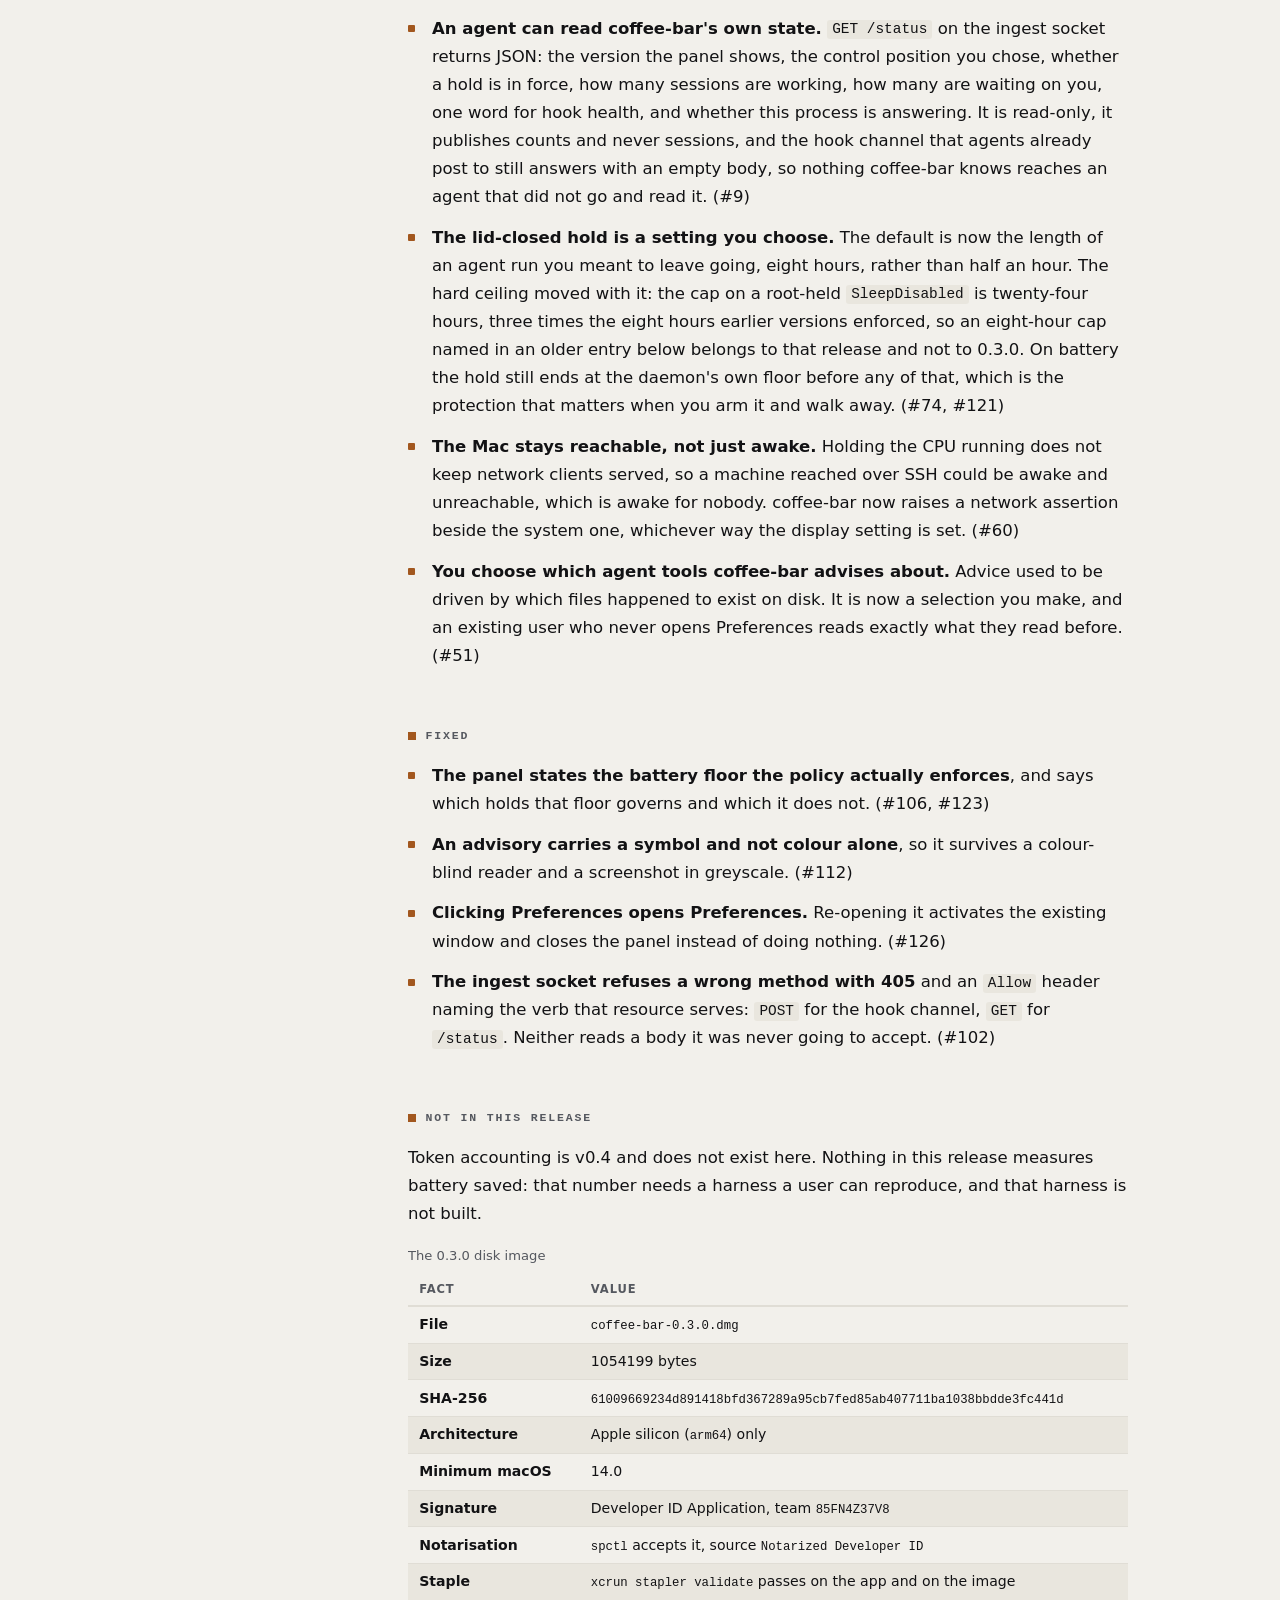
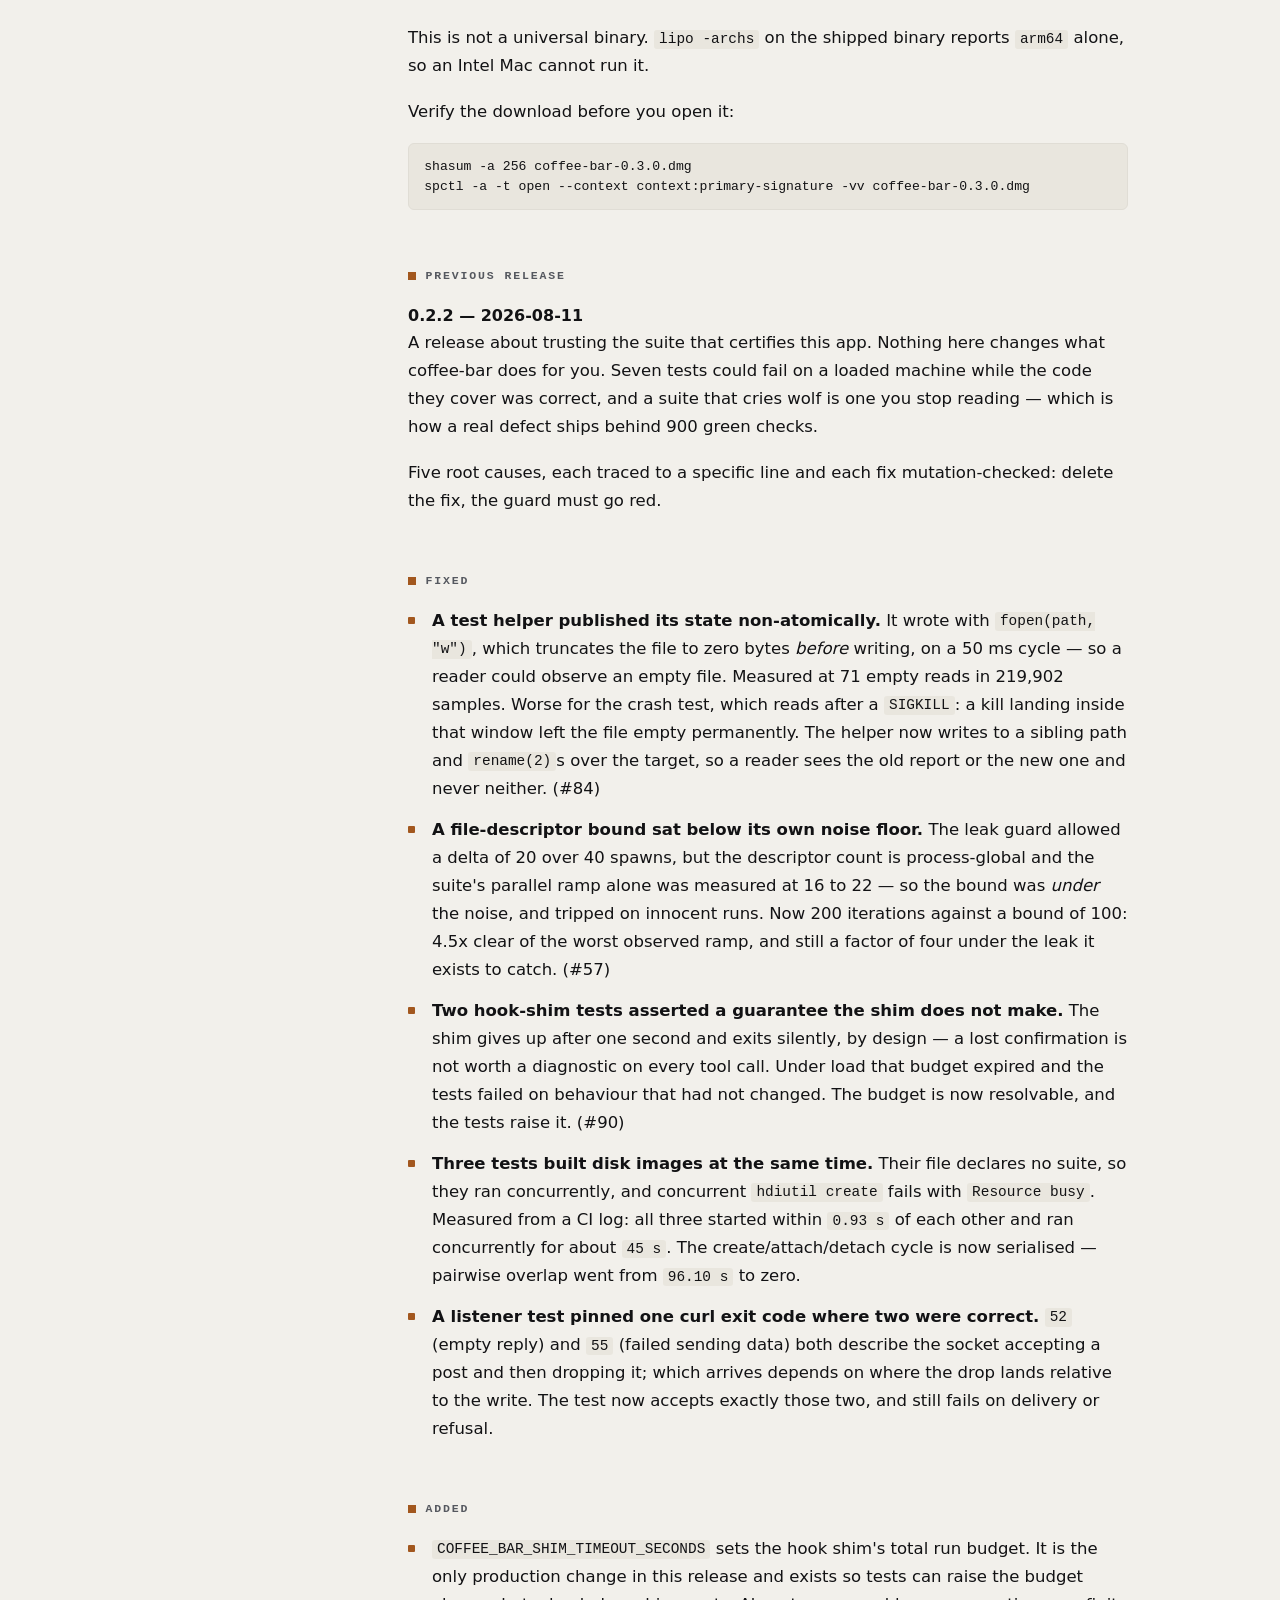
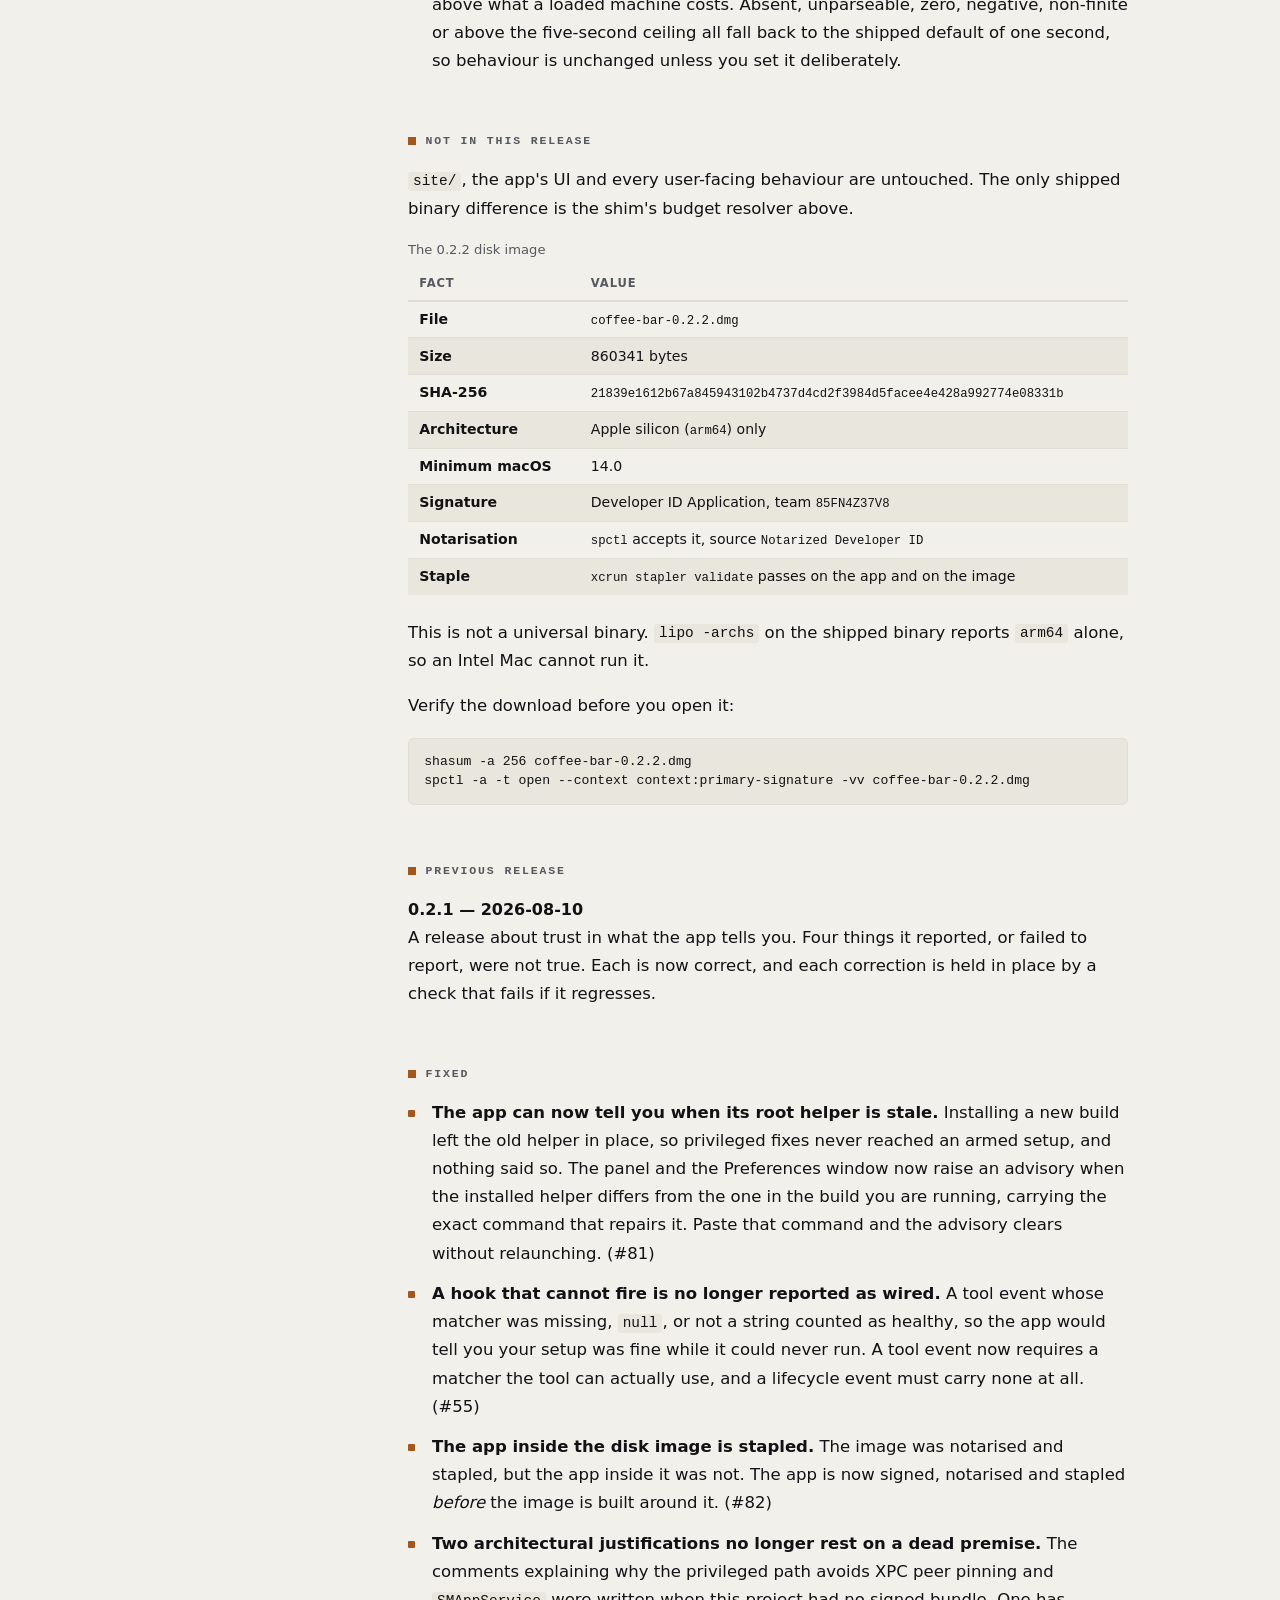
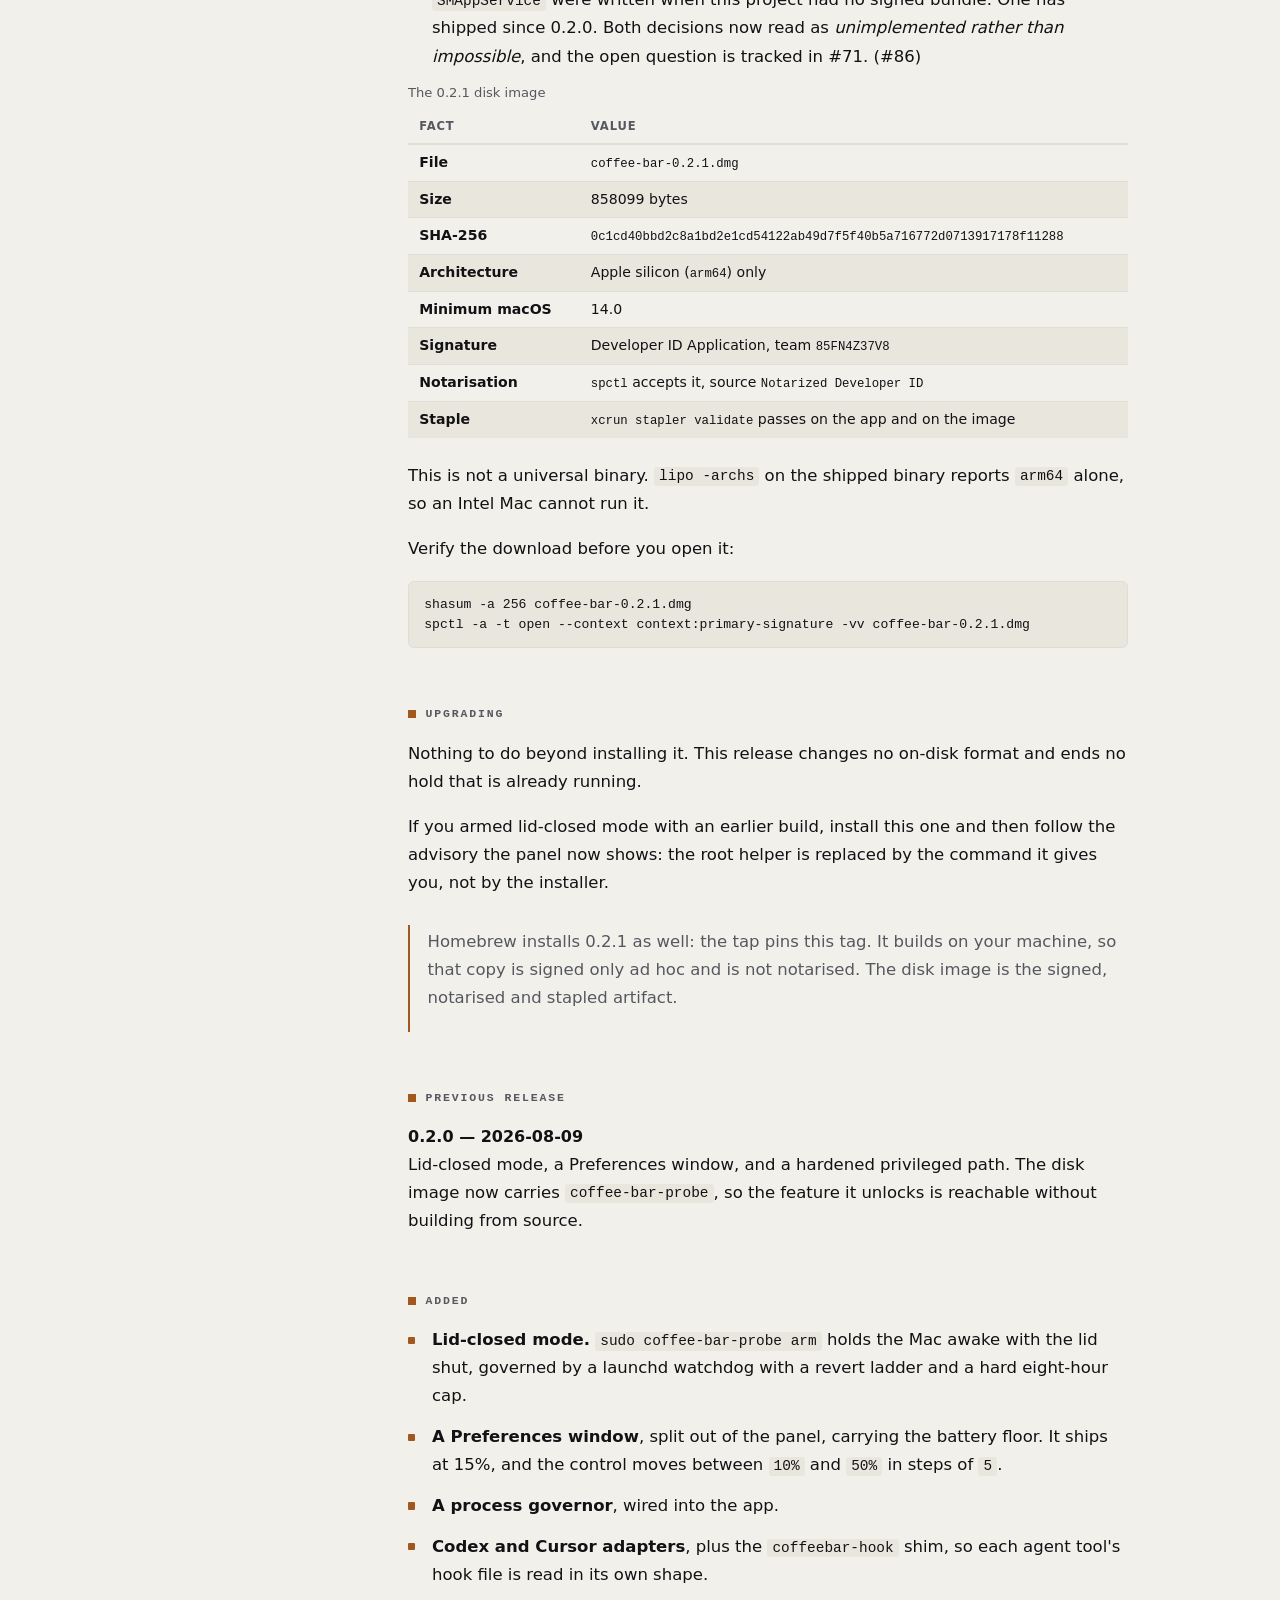
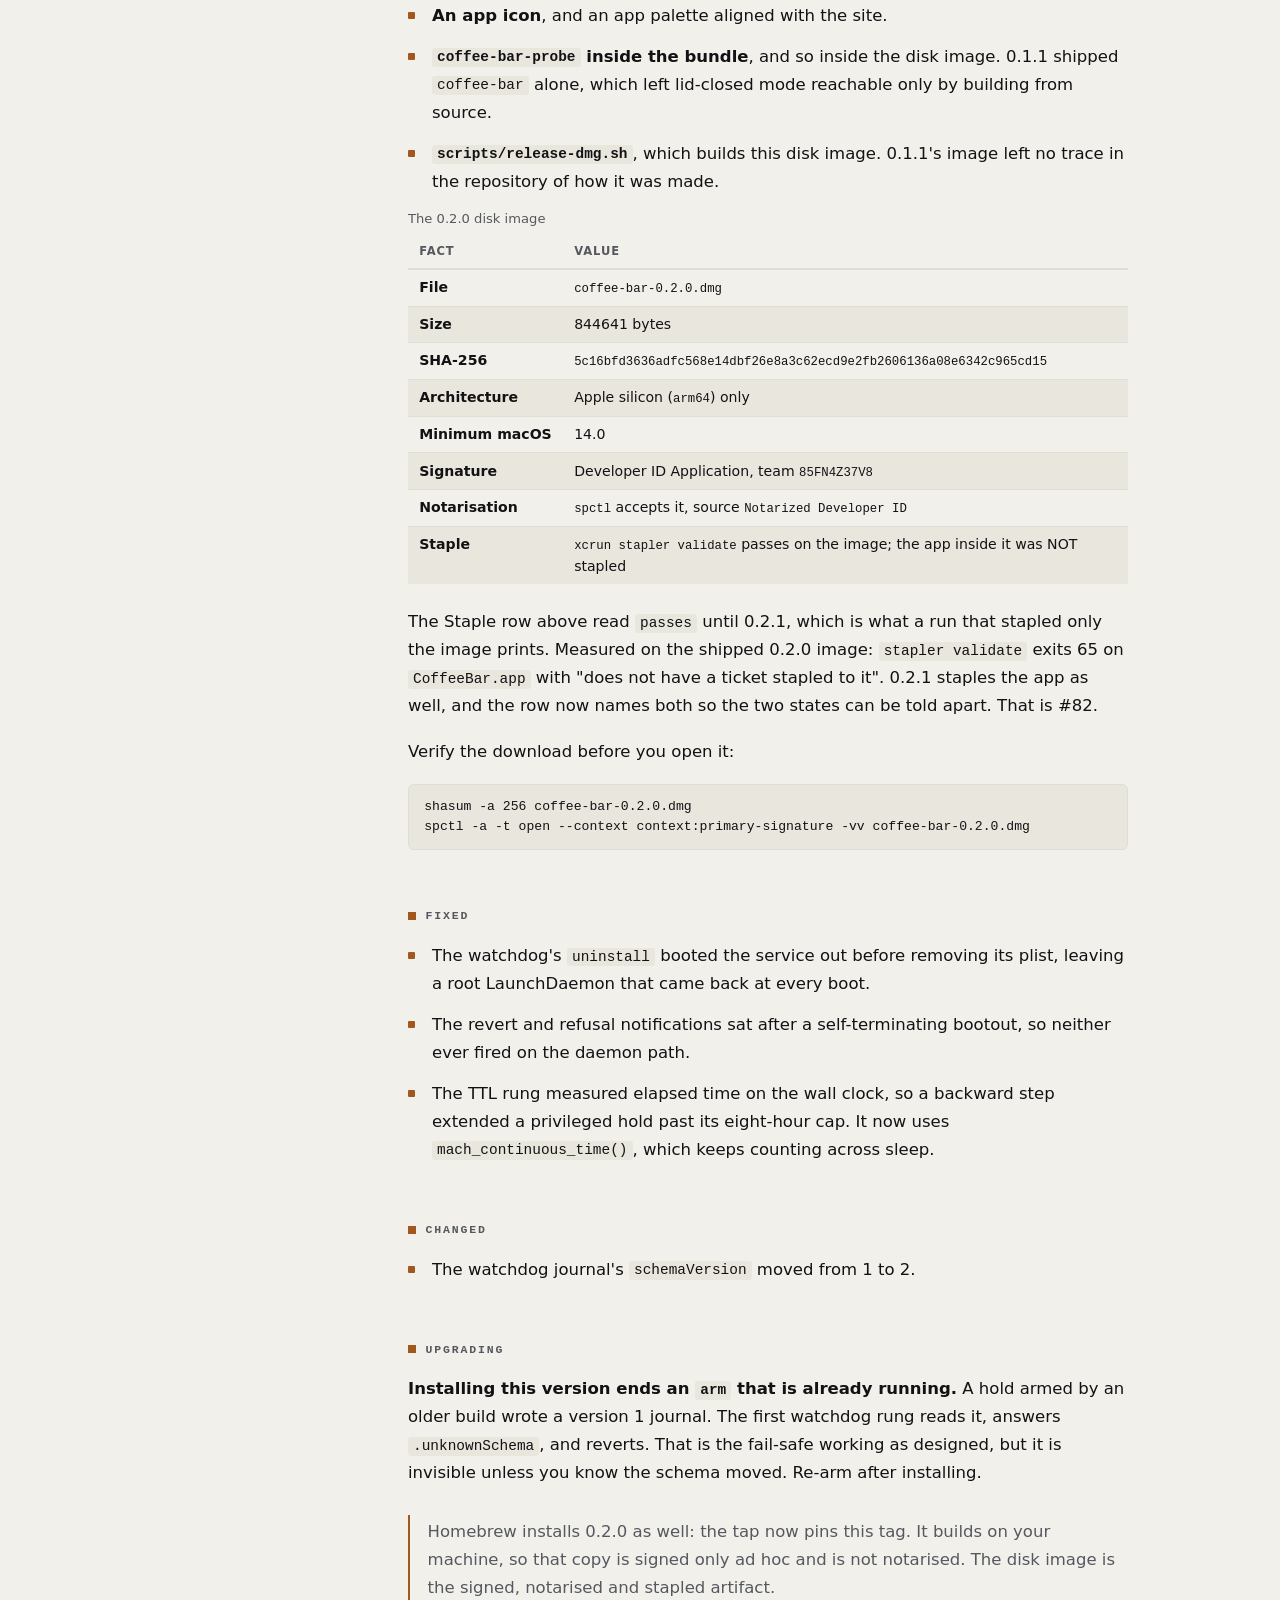
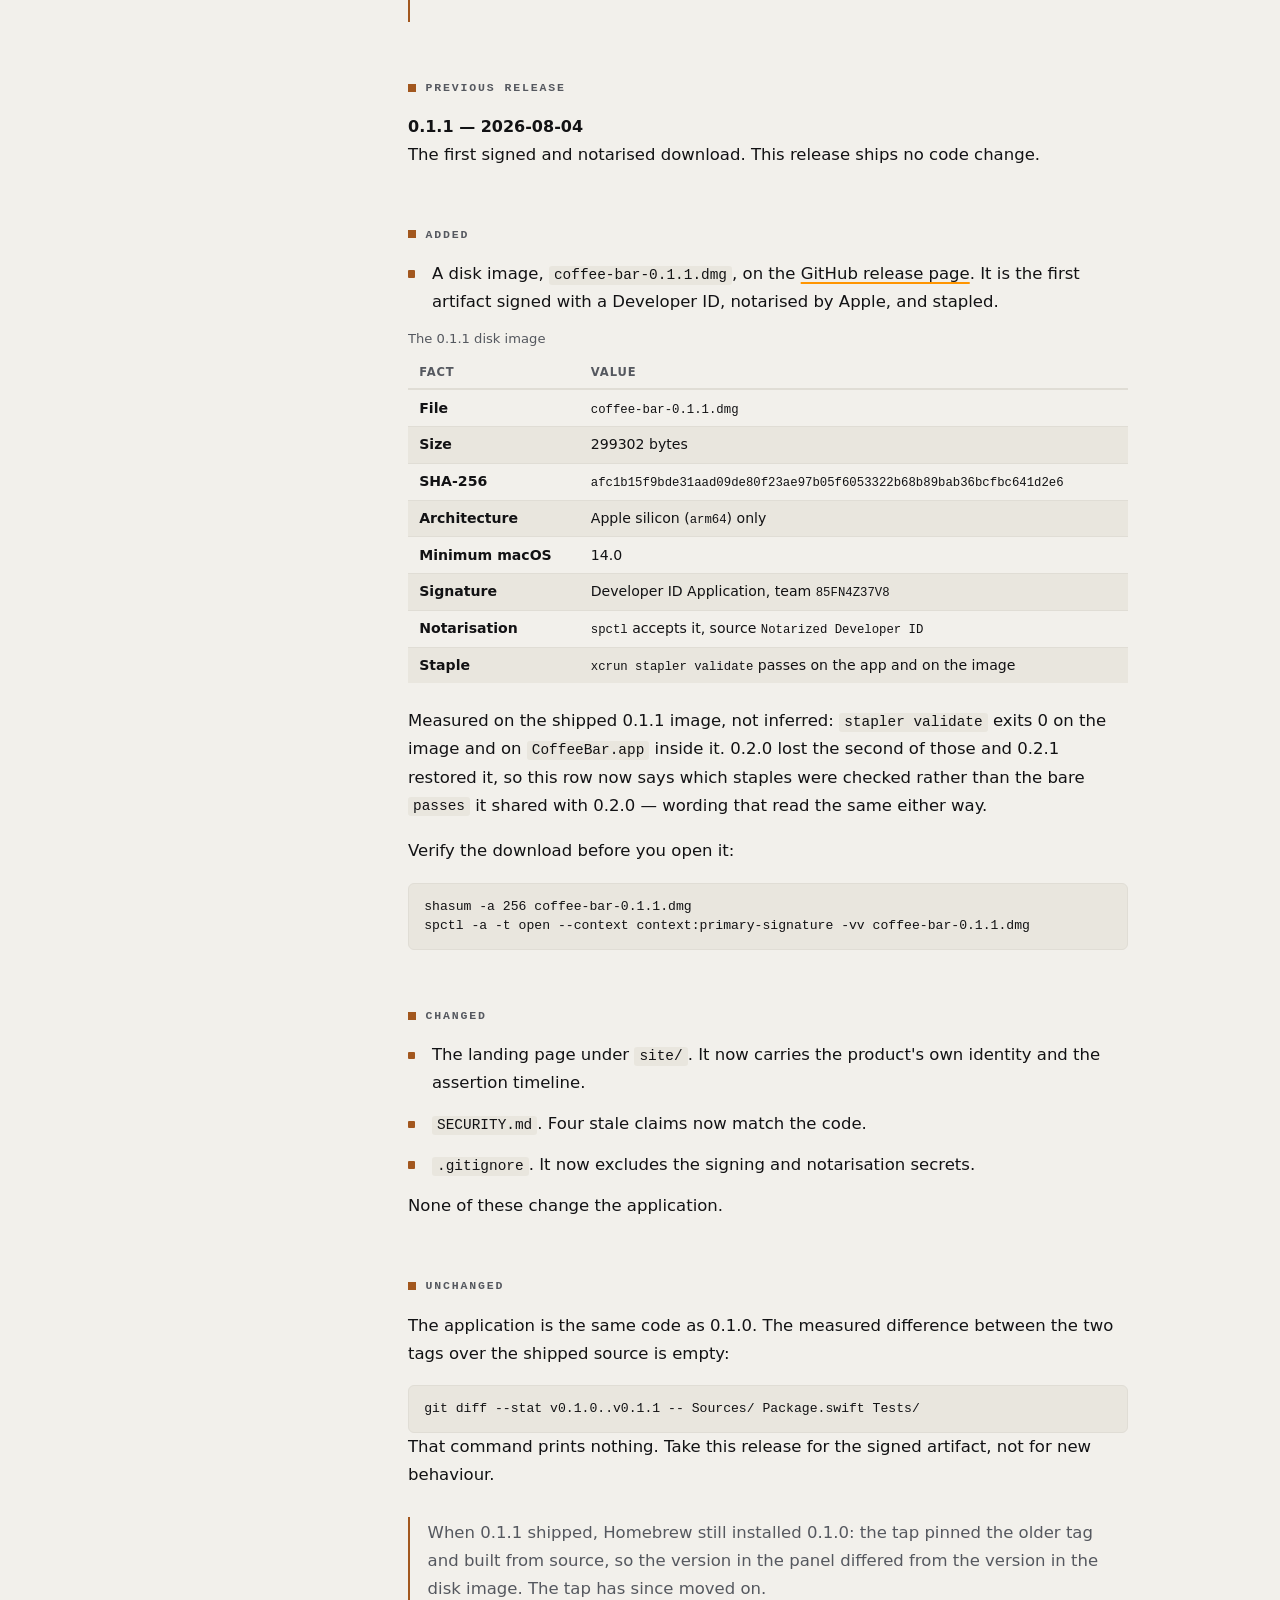
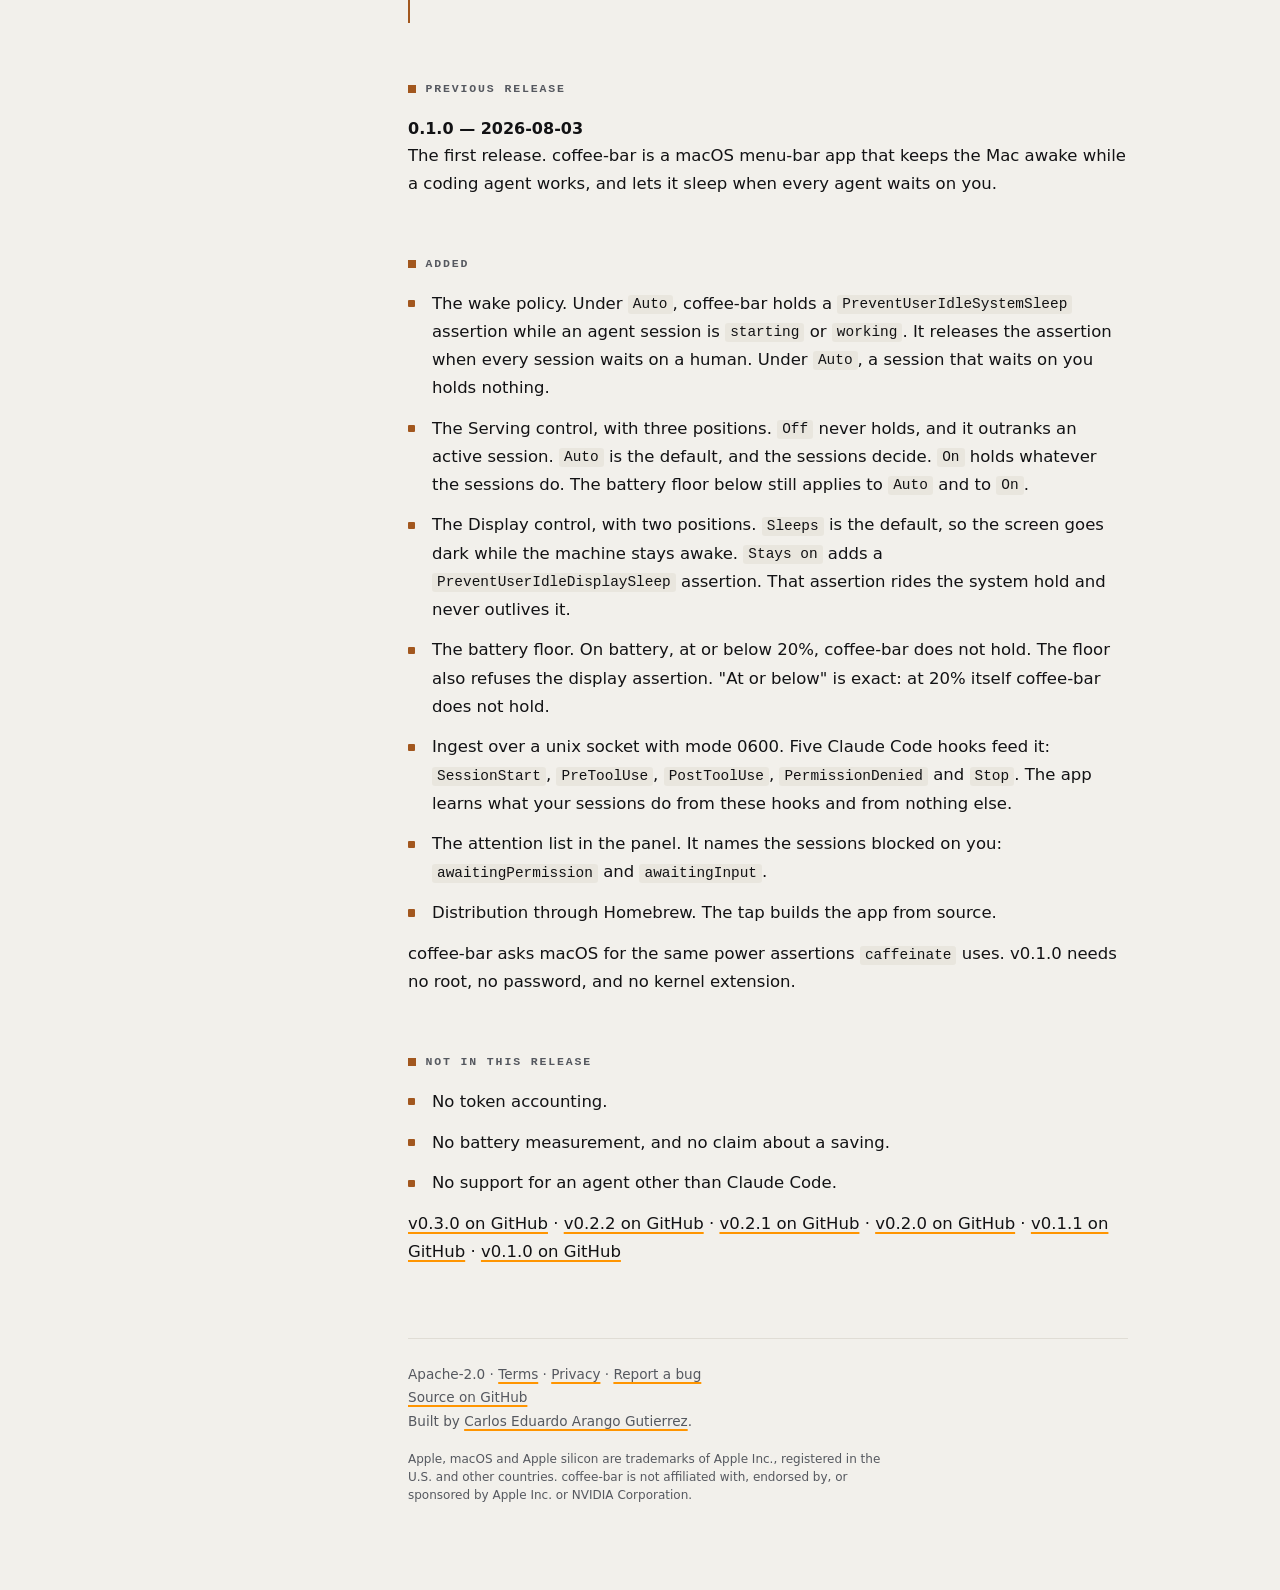
==== commit ef6c6403: "docs(changelog): correct four claims in the published 0.3.0 entry The 0.3.0 entry was tagged and pub" ====
--- a/site/changelog.html
+++ b/site/changelog.html
@@ -96,20 +96,20 @@
 <p class="eyebrow">Current release</p>
 <h2>0.3.0 – 2026-08-19</h2>
 
-<p>Lid-closed mode is a button. Keeping a Mac awake with the lid shut used to mean finding a command in the docs, copying it into a terminal and running it under <code>sudo</code>; the app could not do it, and said so. It is now one click in Preferences, and the click is reversible from the same window.</p>
+<p>Lid-closed mode is a button. Keeping a Mac awake with the lid shut used to mean finding a command in the docs, copying it into a terminal and running it under <code>sudo</code>; the app could not do it, and said so. Preferences does it now. The first run takes two clicks with a trip to System Settings in between, because macOS installs the helper switched off and leaves the switch for you to find; after that it is one click, and reverting is one click in the same window.</p>
 
 <p>The rest of the release is about the first ten minutes and the days after them: coffee-bar now asks what it needs to know the first time it runs, can open at login, says when a newer version is published, keeps the machine reachable rather than merely powered, and answers an agent that asks what it is doing.</p>
 
 <h3 class="eyebrow">Added</h3>
 
 <ul class="does">
-  <li><strong>Arm lid-closed mode from a button.</strong> On a signed build, Preferences carries an <strong>Arm lid-closed mode</strong> button under Power. The app asks macOS to install a small <code>SMAppService</code> helper and macOS is what runs it as root: the app process never becomes root itself, takes no credentials and runs no interpreter. The channel between the two is XPC, and its peer is pinned by Team ID and by bundle identifier, evaluated by Security.framework, so no other process on the machine can arm the hold. This is opt-in and it is the only part of coffee-bar that involves root at all. (#71)</li>
+  <li><strong>Arm lid-closed mode from a button.</strong> On a signed build, Preferences carries an <strong>Arm lid-closed mode</strong> button under Power. The app asks macOS to install a small <code>SMAppService</code> helper and macOS is what runs it as root: the app process never becomes root itself, takes no credentials and runs no interpreter. The channel between the two is XPC, and its peer is pinned by Team ID and by bundle identifier, evaluated by Security.framework, so no other process can drive the helper over that channel. The pin binds the XPC endpoint rather than the machine: <code>sudo coffee-bar-probe arm</code> arms the same hold from a terminal, and on a Homebrew install it is the only route. This is opt-in and it is the only part of coffee-bar that involves root at all. (#71)</li>
   <li><strong>Remove the helper again, from the same window.</strong> The app reverts the hold over XPC, reads <code>SleepDisabled</code> back to confirm it returned to 0, and only then unregisters. That order is the feature: unregistering first, or letting the read-back fail quietly, would leave the system flag set with the one thing that could clear it already gone. This is opt-in, and the app cannot reach root by any other route. (#71)</li>
   <li><strong>A quick start on first launch.</strong> coffee-bar has no Dock icon and opens no window, so a first-run user could miss every question it wanted to ask. The window now opens by itself the first time, asks three of them, and the panel gained a <strong>Check now</strong> button for the answer afterwards. (#52)</li>
   <li><strong>Open at login, if you ask for it.</strong> The menu-bar app did not survive a reboot, and the only surface that would have reported it was the panel you cannot see while the app is not running. Opening at login is an explicit opt-in: leave it alone and nothing is written, and turning it off removes what turning it on wrote. (#48)</li>
   <li><strong>coffee-bar says when a newer version is published.</strong> It reads one static file over HTTPS from the project's own site and compares versions. It sends no identifier, sets no header, carries no query string and downloads no update, and it is the one outbound request this app makes. (#29)</li>
   <li><strong>An agent can read coffee-bar's own state.</strong> <code>GET /status</code> on the ingest socket returns JSON: the version the panel shows, the control position you chose, whether a hold is in force, how many sessions are working, how many are waiting on you, one word for hook health, and whether this process is answering. It is read-only, it publishes counts and never sessions, and the hook channel that agents already post to still answers with an empty body, so nothing coffee-bar knows reaches an agent that did not go and read it. (#9)</li>
-  <li><strong>The lid-closed hold is a setting you choose.</strong> The default is now the length of an agent run you meant to leave going, eight hours, rather than half an hour, and the ceiling is twenty-four hours. On battery the hold still ends at the daemon's own floor before any of that, which is the protection that matters when you arm it and walk away. (#74)</li>
+  <li><strong>The lid-closed hold is a setting you choose.</strong> The default is now the length of an agent run you meant to leave going, eight hours, rather than half an hour. The hard ceiling moved with it: the cap on a root-held <code>SleepDisabled</code> is twenty-four hours, three times the eight hours earlier versions enforced, so an eight-hour cap named in an older entry below belongs to that release and not to 0.3.0. On battery the hold still ends at the daemon's own floor before any of that, which is the protection that matters when you arm it and walk away. (#74, #121)</li>
   <li><strong>The Mac stays reachable, not just awake.</strong> Holding the CPU running does not keep network clients served, so a machine reached over SSH could be awake and unreachable, which is awake for nobody. coffee-bar now raises a network assertion beside the system one, whichever way the display setting is set. (#60)</li>
   <li><strong>You choose which agent tools coffee-bar advises about.</strong> Advice used to be driven by which files happened to exist on disk. It is now a selection you make, and an existing user who never opens Preferences reads exactly what they read before. (#51)</li>
 </ul>
@@ -120,7 +120,7 @@
   <li><strong>The panel states the battery floor the policy actually enforces</strong>, and says which holds that floor governs and which it does not. (#106, #123)</li>
   <li><strong>An advisory carries a symbol and not colour alone</strong>, so it survives a colour-blind reader and a screenshot in greyscale. (#112)</li>
   <li><strong>Clicking Preferences opens Preferences.</strong> Re-opening it activates the existing window and closes the panel instead of doing nothing. (#126)</li>
-  <li><strong>The ingest socket refuses a non-<code>POST</code> request with 405</strong> and an <code>Allow</code> header, rather than reading a body it was never going to accept. (#102)</li>
+  <li><strong>The ingest socket refuses a wrong method with 405</strong> and an <code>Allow</code> header naming the verb that resource serves: <code>POST</code> for the hook channel, <code>GET</code> for <code>/status</code>. Neither reads a body it was never going to accept. (#102)</li>
 </ul>
 
 <h3 class="eyebrow">Not in this release</h3>
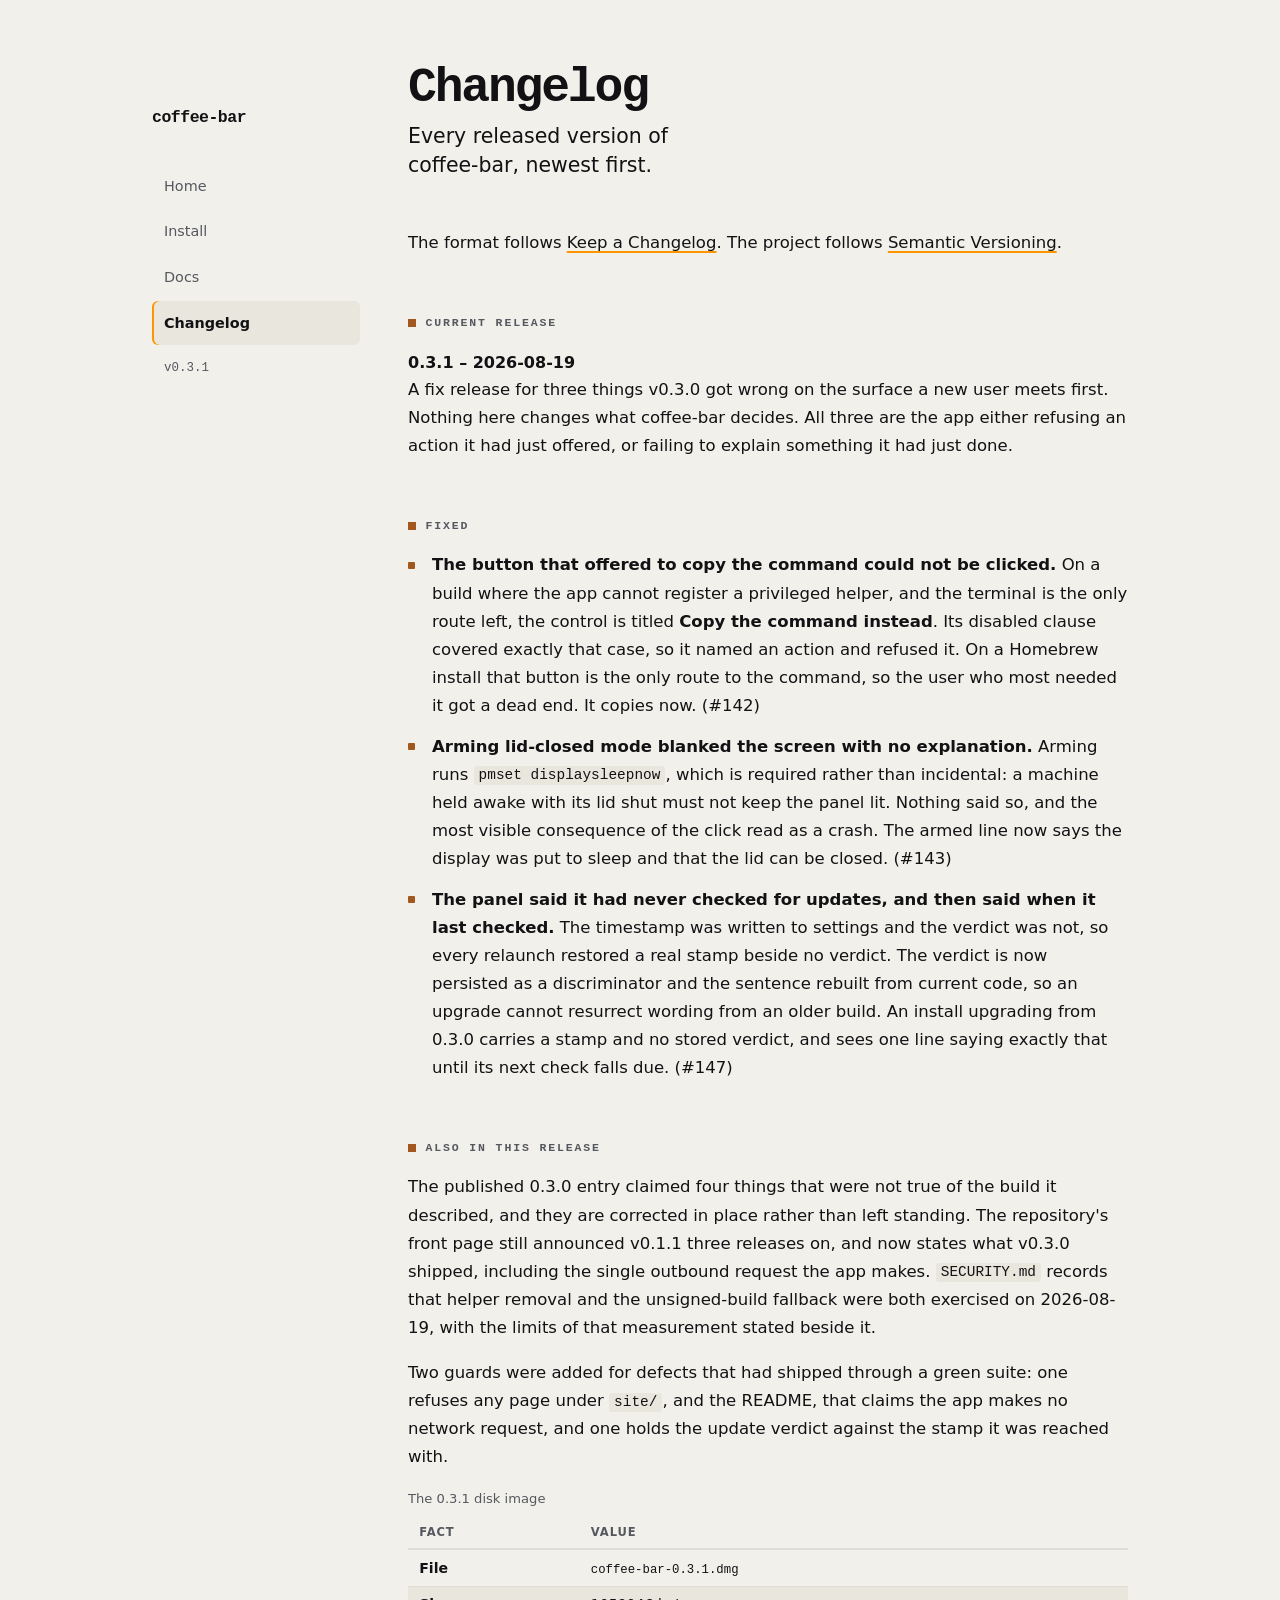
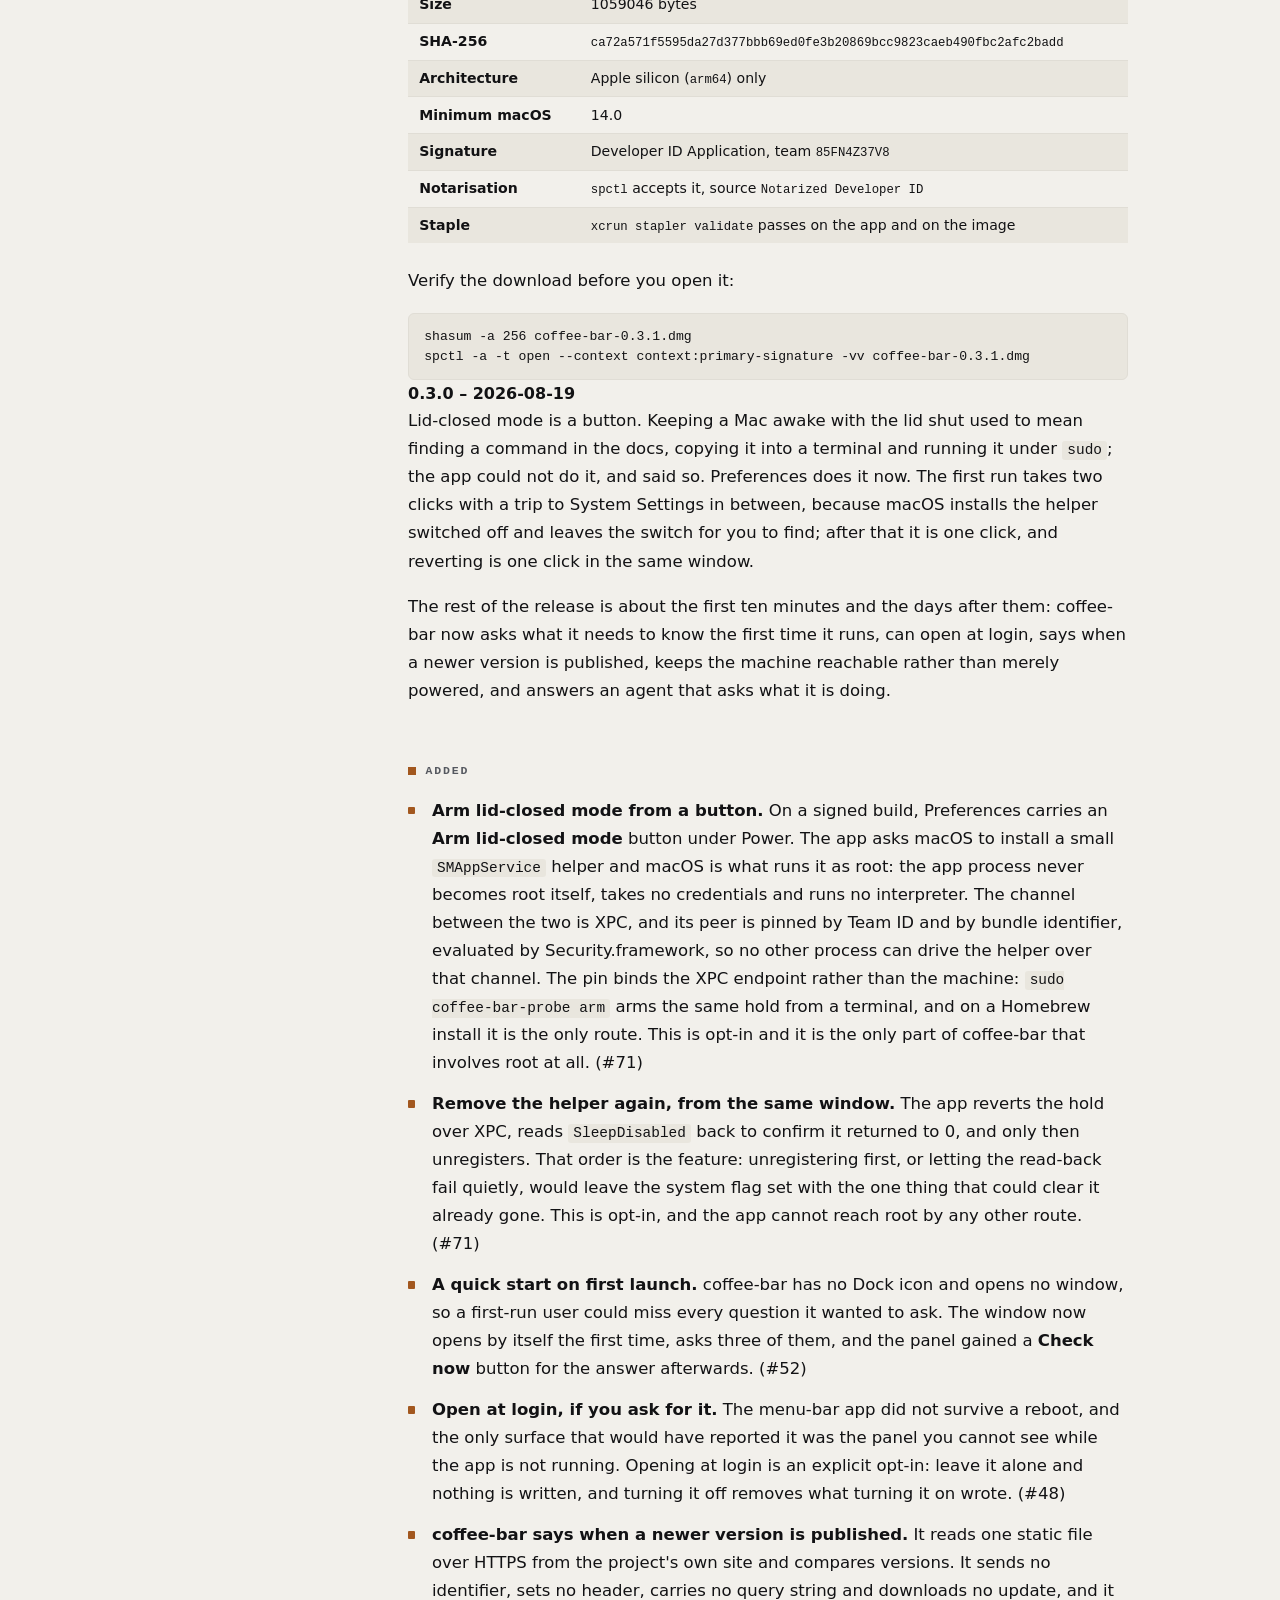
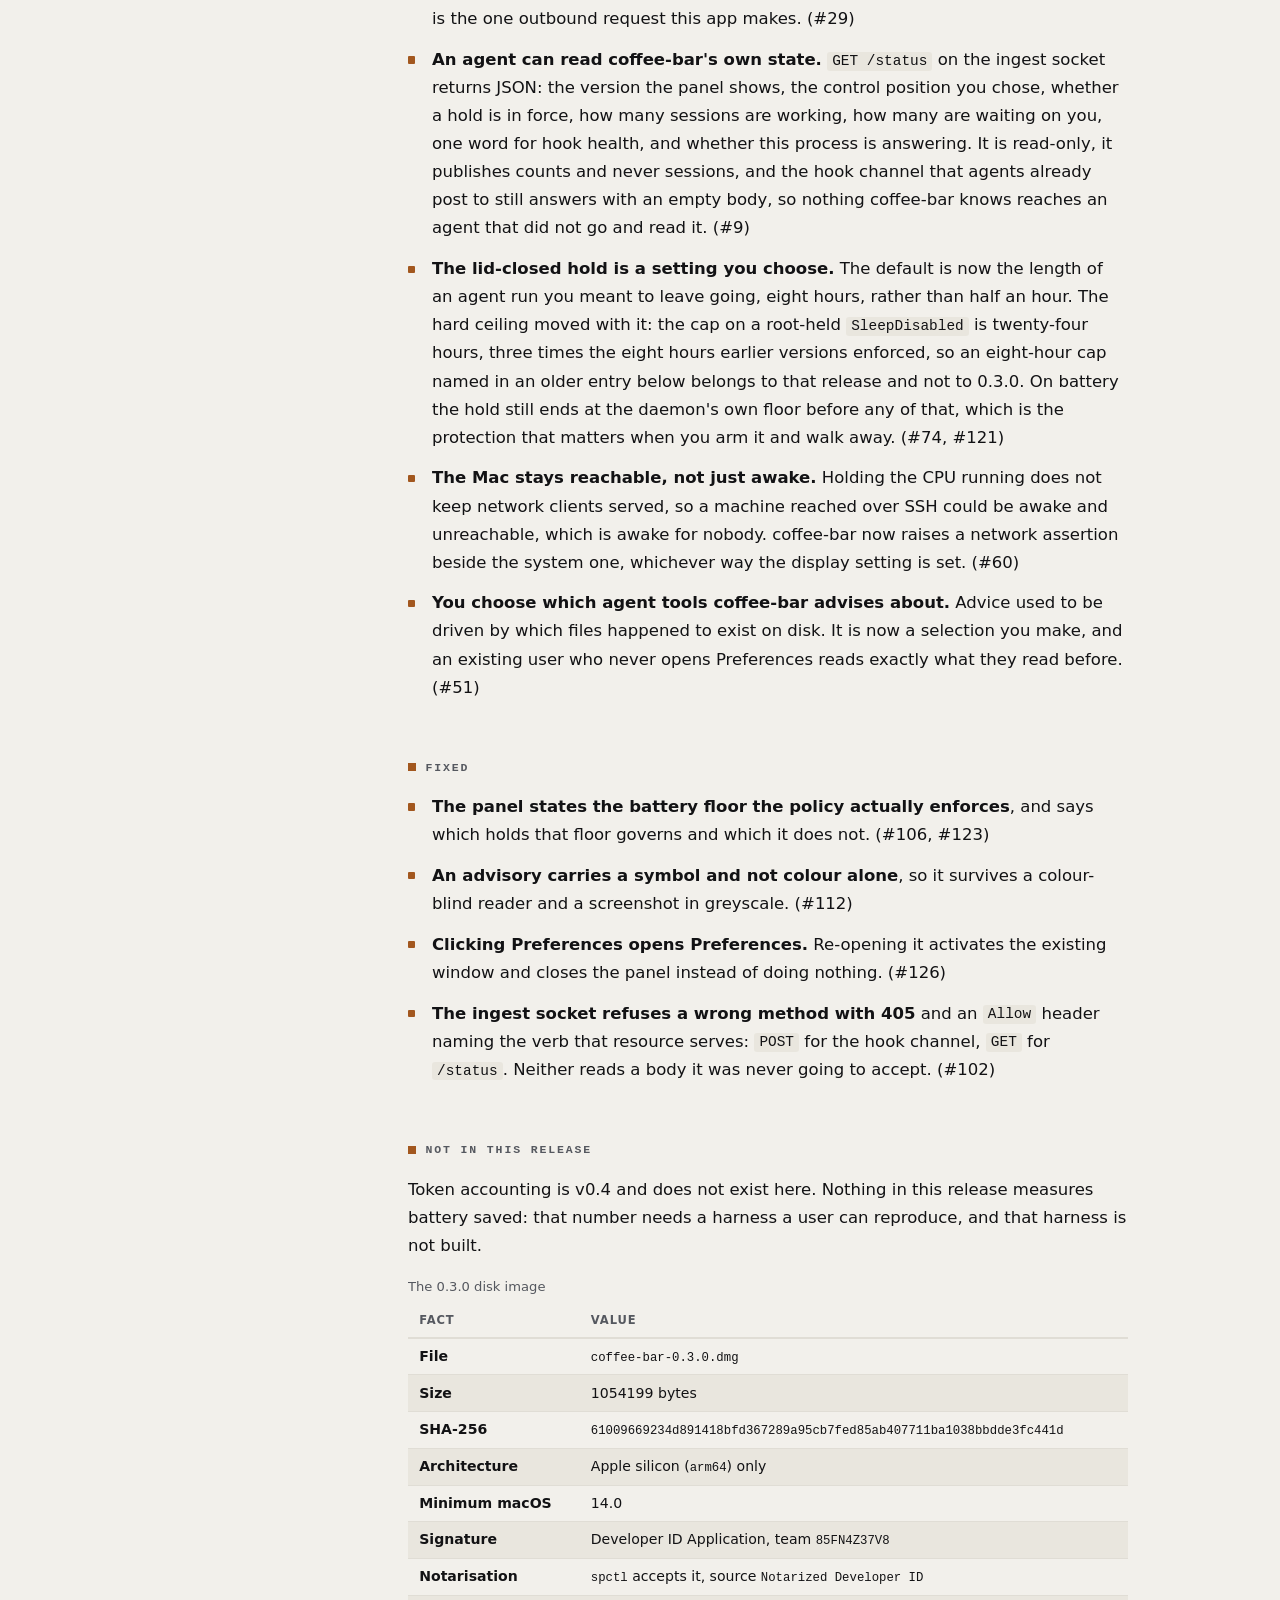
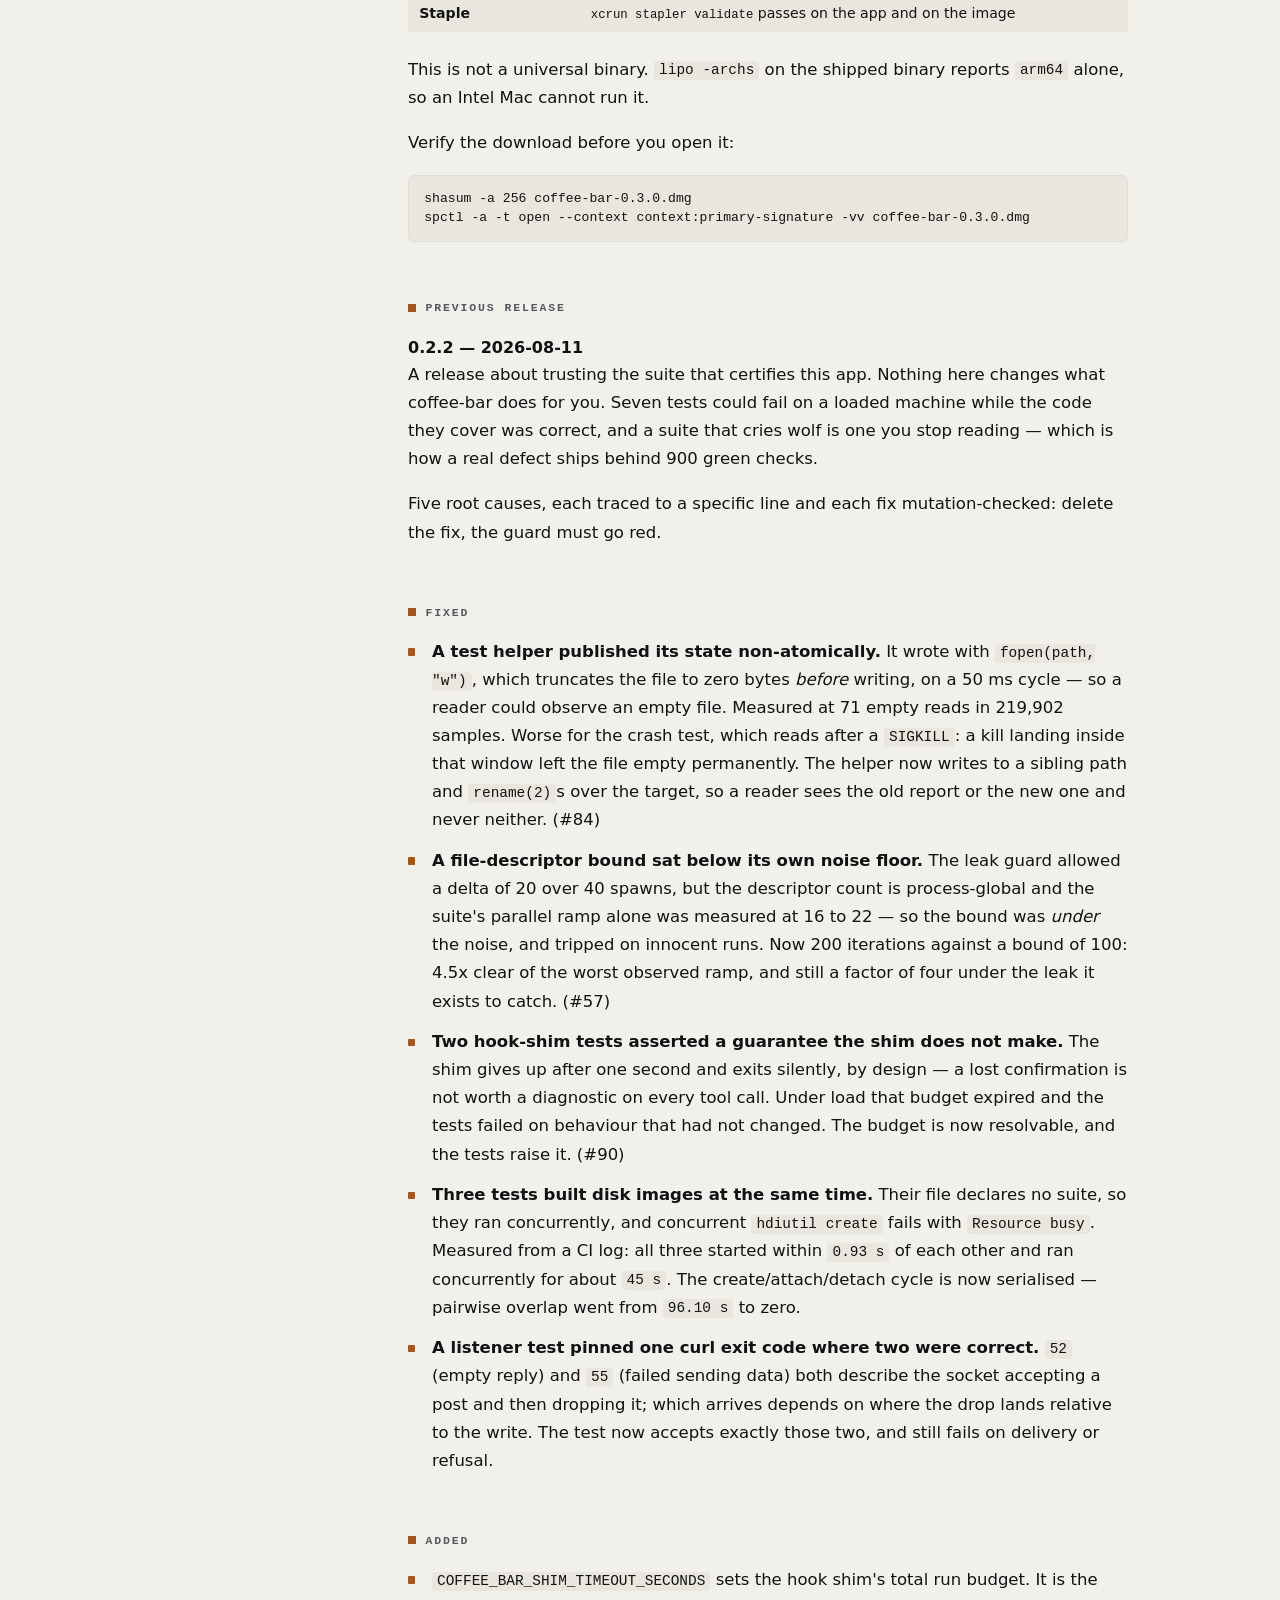
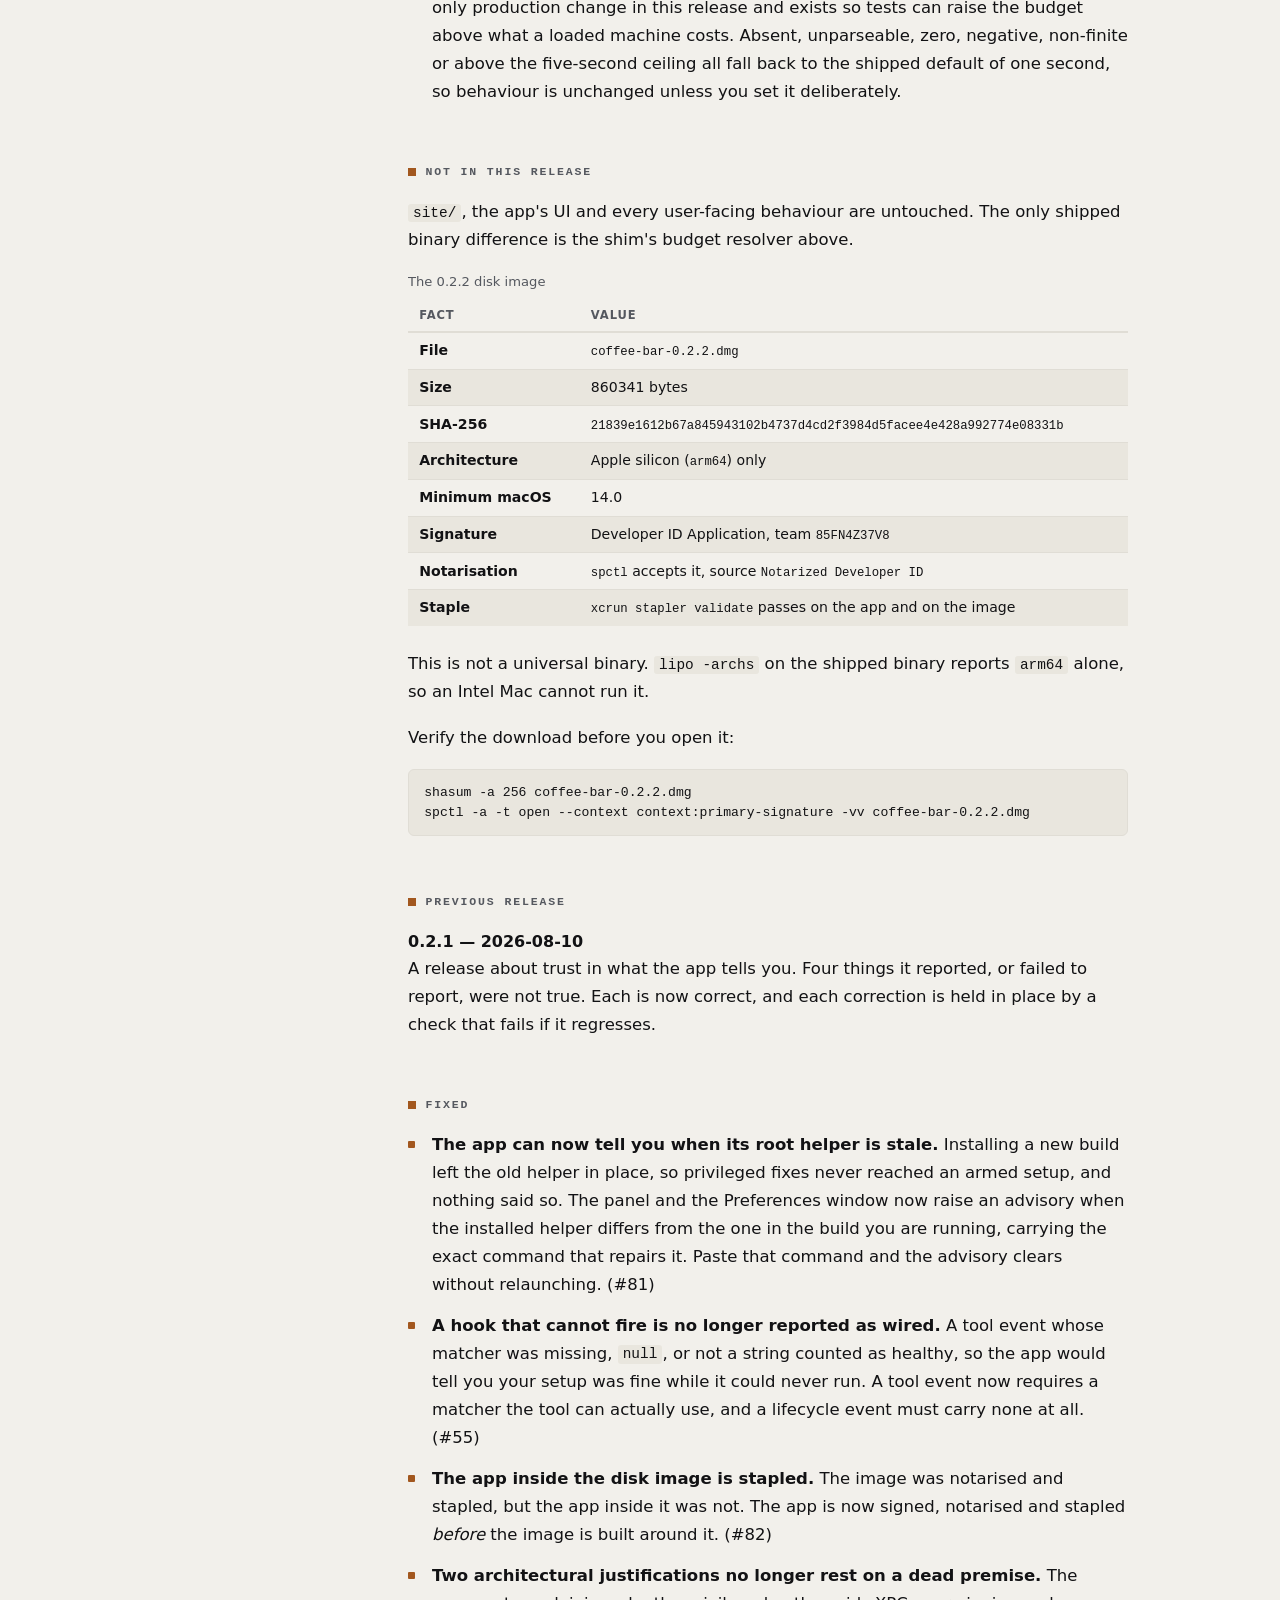
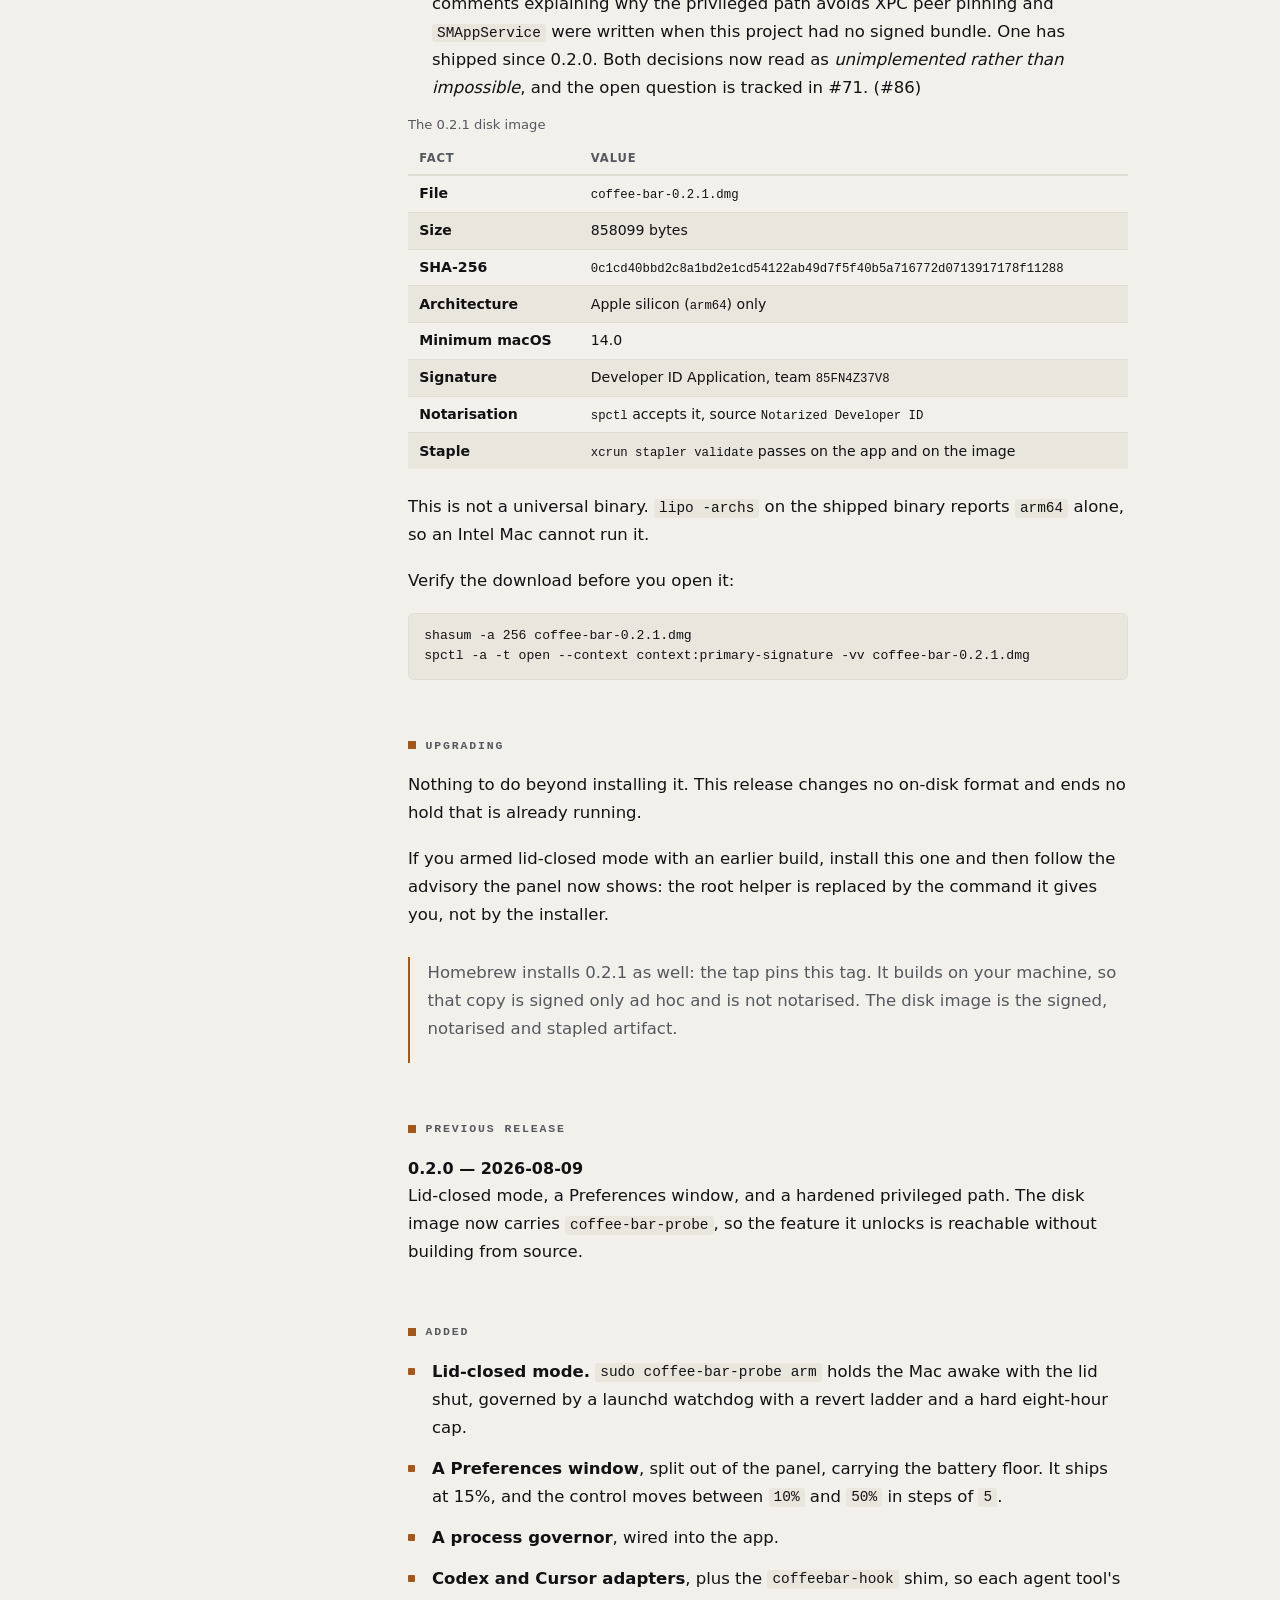
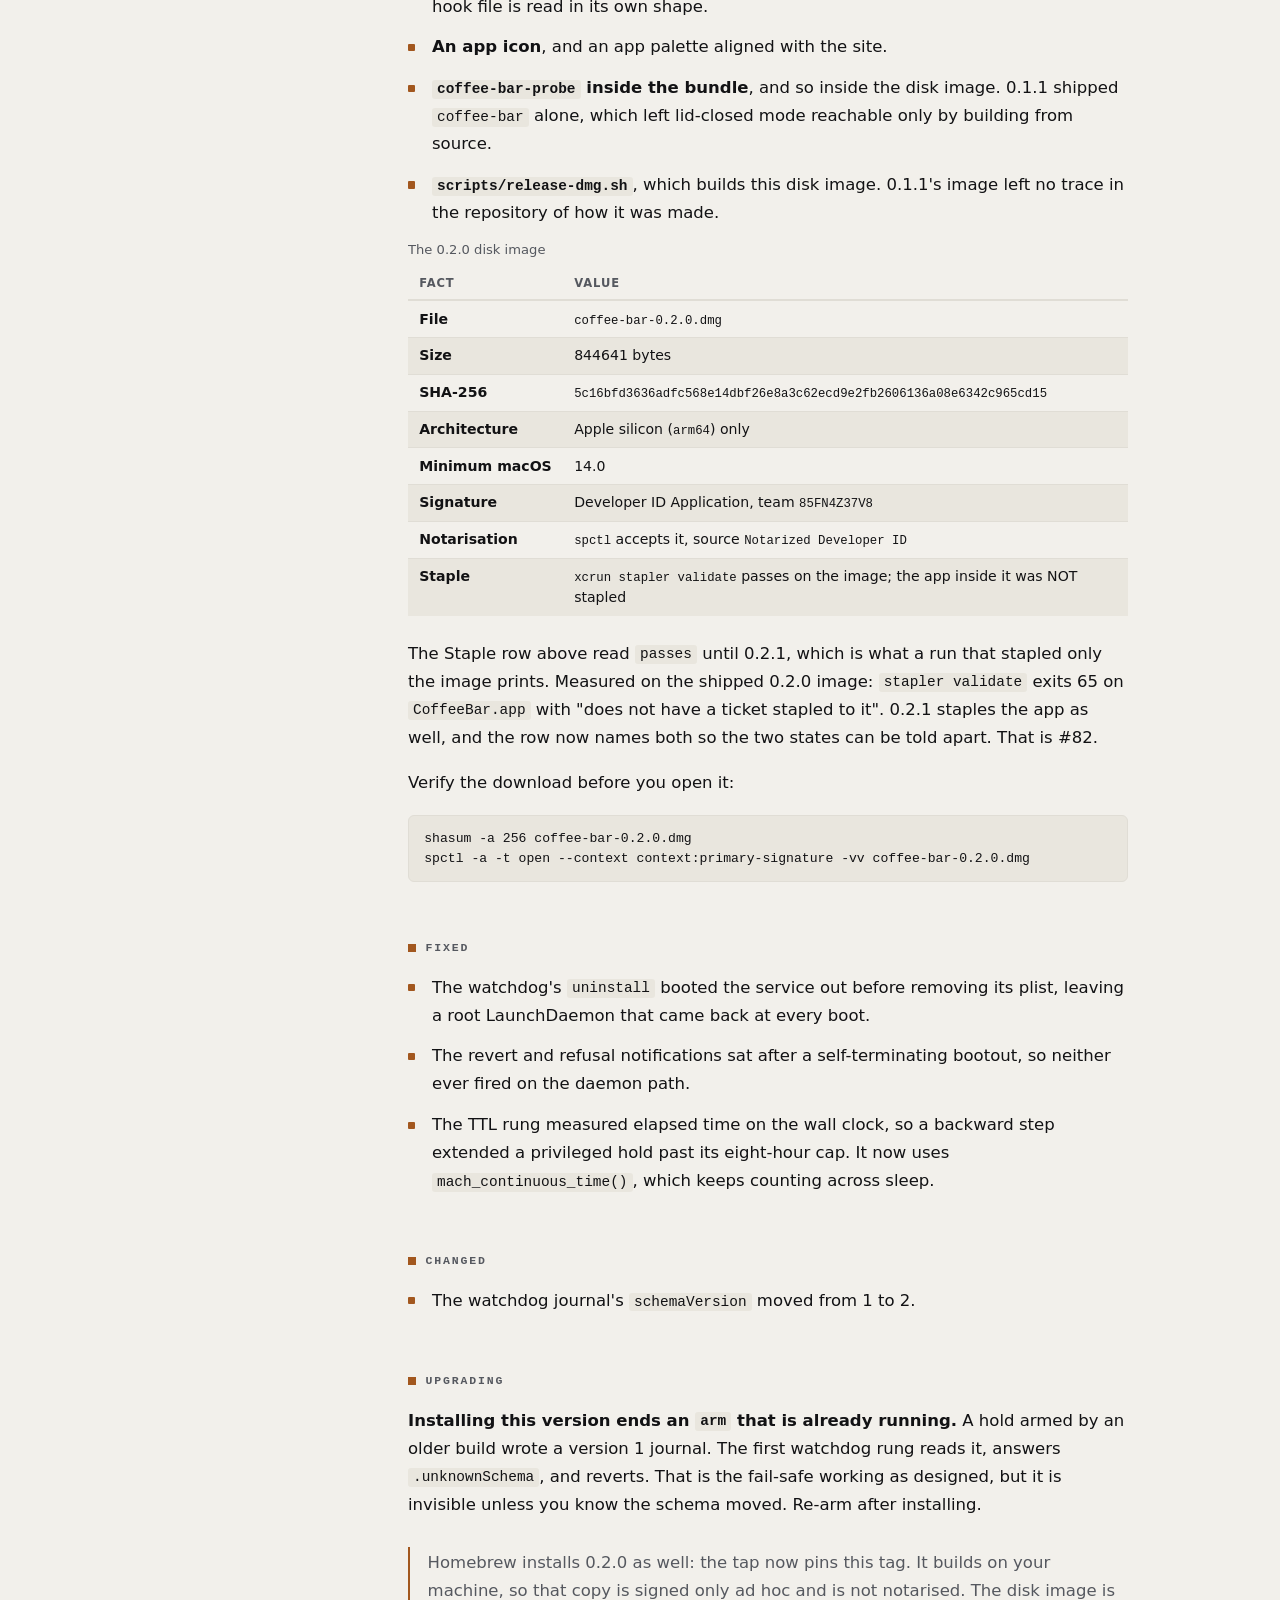
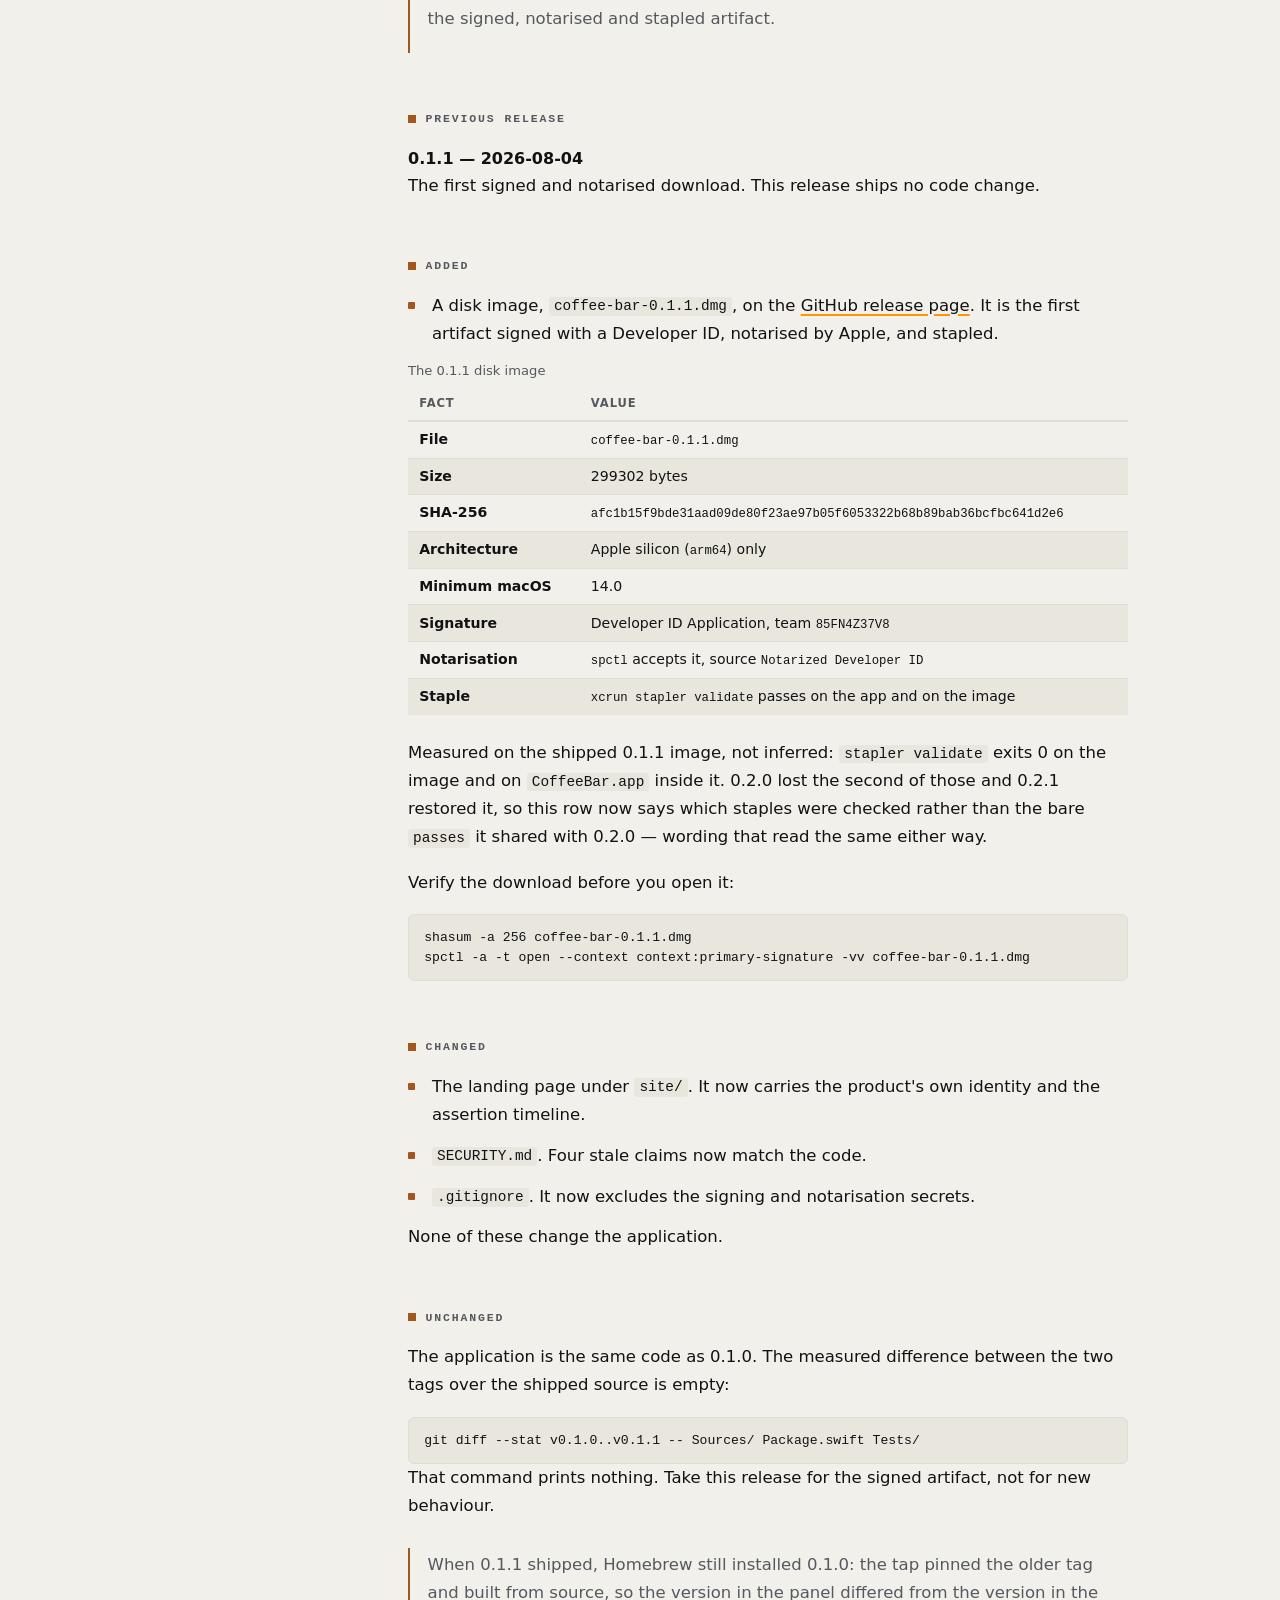
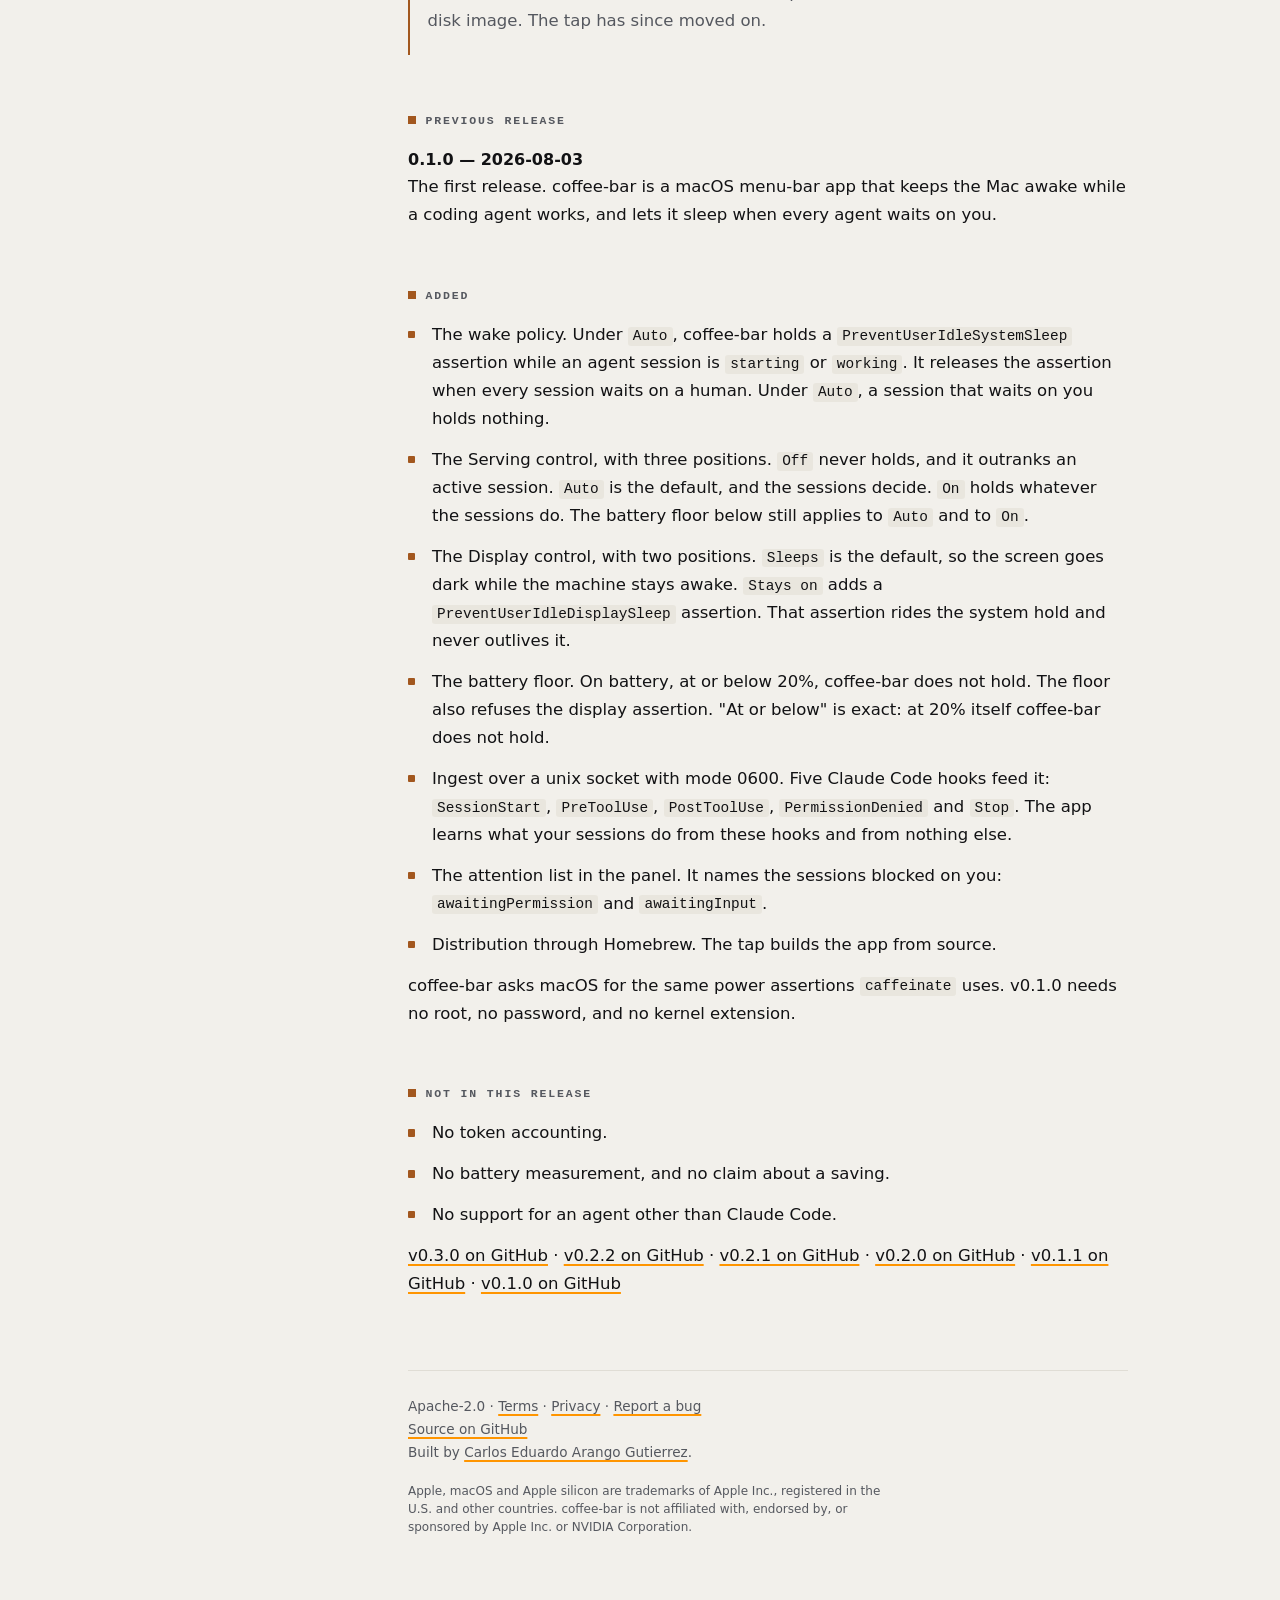
==== commit e4cf57f9: "docs(release): v0.3.1 changelog, and the site facts that follow it The 0.3.1 entry lands in CHANGELO" ====
--- a/site/changelog.html
+++ b/site/changelog.html
@@ -17,10 +17,11 @@
      battery percentage, duration or saving may appear until M6's measurement
      harness has produced one a user can reproduce.
   6. The binary is arm64 ONLY. Never write "Intel" or "universal".
-  7. The DMG ships 0.3.0. The Homebrew tap still pins v0.2.2, so the two
-     routes are one release apart until the formula is bumped. The DMG is the
-     signed and notarised one; a Homebrew build is compiled locally and only
-     ad-hoc signed.
+  7. The DMG and the Homebrew tap both ship 0.3.1. The DMG is the signed and
+     notarised one; a Homebrew build is compiled locally and only ad-hoc
+     signed, and an ad-hoc bundle cannot register the privileged helper. When
+     the two routes drift apart again, say which is which rather than implying
+     they match.
 
   BRAND — assets/art/README.md is the source of truth.
   - TWO colours, two jobs. --state (#A2571E / #B8682A dark) is the liquid and
@@ -70,7 +71,7 @@
     <li><a href="docs.html">Docs</a></li>
     <li><a href="changelog.html" aria-current="page">Changelog</a></li>
   </ul>
-  <p class="sidebar-version"><a href="changelog.html">v0.3.0</a></p>
+  <p class="sidebar-version"><a href="changelog.html">v0.3.1</a></p>
 </nav>
 <div class="wrap">
 <!--
@@ -94,6 +95,51 @@
 
 <section id="v0-3-0">
 <p class="eyebrow">Current release</p>
+<h2>0.3.1 – 2026-08-19</h2>
+
+<p>A fix release for three things v0.3.0 got wrong on the surface a new user meets first. Nothing here changes what coffee-bar decides. All three are the app either refusing an action it had just offered, or failing to explain something it had just done.</p>
+
+<h3 class="eyebrow">Fixed</h3>
+
+<ul class="does">
+  <li><strong>The button that offered to copy the command could not be clicked.</strong> On a build where the app cannot register a privileged helper, and the terminal is the only route left, the control is titled <strong>Copy the command instead</strong>. Its disabled clause covered exactly that case, so it named an action and refused it. On a Homebrew install that button is the only route to the command, so the user who most needed it got a dead end. It copies now. (#142)</li>
+  <li><strong>Arming lid-closed mode blanked the screen with no explanation.</strong> Arming runs <code>pmset displaysleepnow</code>, which is required rather than incidental: a machine held awake with its lid shut must not keep the panel lit. Nothing said so, and the most visible consequence of the click read as a crash. The armed line now says the display was put to sleep and that the lid can be closed. (#143)</li>
+  <li><strong>The panel said it had never checked for updates, and then said when it last checked.</strong> The timestamp was written to settings and the verdict was not, so every relaunch restored a real stamp beside no verdict. The verdict is now persisted as a discriminator and the sentence rebuilt from current code, so an upgrade cannot resurrect wording from an older build. An install upgrading from 0.3.0 carries a stamp and no stored verdict, and sees one line saying exactly that until its next check falls due. (#147)</li>
+</ul>
+
+<h3 class="eyebrow">Also in this release</h3>
+
+<p>The published 0.3.0 entry claimed four things that were not true of the build it described, and they are corrected in place rather than left standing. The repository's front page still announced v0.1.1 three releases on, and now states what v0.3.0 shipped, including the single outbound request the app makes. <code>SECURITY.md</code> records that helper removal and the unsigned-build fallback were both exercised on 2026-08-19, with the limits of that measurement stated beside it.</p>
+
+<p>Two guards were added for defects that had shipped through a green suite: one refuses any page under <code>site/</code>, and the README, that claims the app makes no network request, and one holds the update verdict against the stamp it was reached with.</p>
+
+<div class="table-wrap">
+<table>
+  <caption>The 0.3.1 disk image</caption>
+  <thead>
+    <tr><th scope="col">Fact</th><th scope="col">Value</th></tr>
+  </thead>
+  <tbody>
+    <tr><th scope="row">File</th><td><code>coffee-bar-0.3.1.dmg</code></td></tr>
+    <tr><th scope="row">Size</th><td>1059046 bytes</td></tr>
+    <tr><th scope="row">SHA-256</th><td><code>ca72a571f5595da27d377bbb69ed0fe3b20869bcc9823caeb490fbc2afc2badd</code></td></tr>
+    <tr><th scope="row">Architecture</th><td>Apple silicon (<code>arm64</code>) only</td></tr>
+    <tr><th scope="row">Minimum macOS</th><td>14.0</td></tr>
+    <tr><th scope="row">Signature</th><td>Developer ID Application, team <code>85FN4Z37V8</code></td></tr>
+    <tr><th scope="row">Notarisation</th><td><code>spctl</code> accepts it, source <code>Notarized Developer ID</code></td></tr>
+    <tr><th scope="row">Staple</th><td><code>xcrun stapler validate</code> passes on the app and on the image</td></tr>
+  </tbody>
+</table>
+</div>
+
+<p>Verify the download before you open it:</p>
+
+<pre>shasum -a 256 coffee-bar-0.3.1.dmg
+spctl -a -t open --context context:primary-signature -vv coffee-bar-0.3.1.dmg</pre>
+
+</section>
+
+<section>
 <h2>0.3.0 – 2026-08-19</h2>
 
 <p>Lid-closed mode is a button. Keeping a Mac awake with the lid shut used to mean finding a command in the docs, copying it into a terminal and running it under <code>sudo</code>; the app could not do it, and said so. Preferences does it now. The first run takes two clicks with a trip to System Settings in between, because macOS installs the helper switched off and leaves the switch for you to find; after that it is one click, and reverting is one click in the same window.</p>
